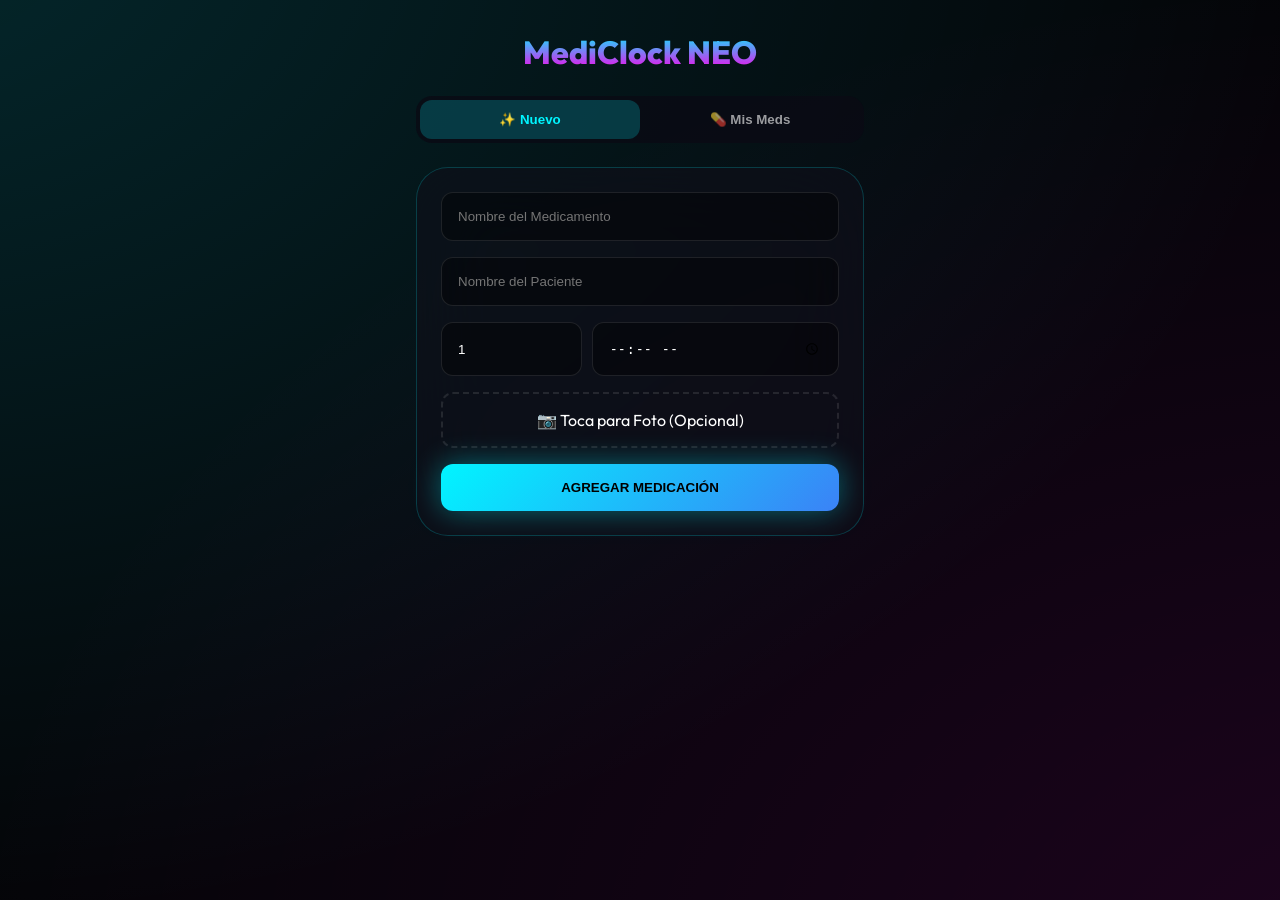
==== index (2).html @ c5813e0d "Update index (2).html" ====
<!DOCTYPE html>
<html lang="es">
<head>
    <meta charset="utf-8"/>
    <title>MediClock Neo</title>
    <meta name="viewport" content="width=device-width,initial-scale=1, maximum-scale=1, user-scalable=0"/>
    <meta name="apple-mobile-web-app-capable" content="yes">
    <meta name="apple-mobile-web-app-status-bar-style" content="black-translucent">
    <link rel="manifest" href="/manifest.json">
    <link rel="preconnect" href="https://fonts.googleapis.com">
    <link href="https://fonts.googleapis.com/css2?family=Outfit:wght@300;400;500;600;700;800&display=swap" rel="stylesheet">
    
    <script>
        if ('serviceWorker' in navigator) {
            window.addEventListener('load', () => {
                navigator.serviceWorker.register('/sw.js').then(reg => {
                    console.log('SW registrado');
                }).catch(err => console.log('SW error', err));
            });
        }
    </script>
    
    <style>
        :root {
            --bg-dark: #050508;
            --bg-card: rgba(15, 15, 25, 0.6);
            --neon-cyan: #00f5ff;
            --neon-magenta: #ff00ea;
            --neon-violet: #8b5cf6;
            --neon-blue: #3b82f6;
            --neon-green: #00ff88;
            --neon-orange: #ff6b35;
            --text-primary: #ffffff;
            --text-secondary: rgba(255, 255, 255, 0.6);
            --text-muted: rgba(255, 255, 255, 0.3);
            --border-glow: rgba(0, 245, 255, 0.2);
            --radius-md: 16px;
            --radius-lg: 24px;
            --radius-xl: 32px;
            --glow-cyan: 0 0 30px rgba(0, 245, 255, 0.4);
        }

        * { box-sizing: border-box; margin: 0; padding: 0; }
        body {
            font-family: 'Outfit', sans-serif;
            background: var(--bg-dark);
            color: var(--text-primary);
            min-height: 100vh;
            overflow-x: hidden;
            -webkit-font-smoothing: antialiased;
        }

        /* Animaciones de Fondo */
        .bg-animation { position: fixed; top: 0; left: 0; width: 100%; height: 100%; z-index: 0; overflow: hidden; }
        .bg-animation::before {
            content: ''; position: absolute; top: -50%; left: -50%; width: 200%; height: 200%;
            background: radial-gradient(ellipse at 20% 20%, rgba(0, 245, 255, 0.15) 0%, transparent 50%),
                        radial-gradient(ellipse at 80% 80%, rgba(255, 0, 234, 0.1) 0%, transparent 50%);
            animation: bgPulse 15s ease-in-out infinite;
        }
        @keyframes bgPulse { 0%, 100% { transform: scale(1); } 50% { transform: scale(1.1); } }

        .app { position: relative; z-index: 1; max-width: 480px; margin: 0 auto; padding: 2rem 1rem; }

        /* FIX VISUAL: .med-item Estructura de Fila Superior 100% */
        .med-item {
            display: flex;
            flex-wrap: wrap; 
            align-items: center;
            gap: 1rem;
            padding: 1.25rem;
            background: rgba(0, 0, 0, 0.3);
            border: 1px solid rgba(255, 255, 255, 0.05);
            border-radius: var(--radius-lg);
            margin-bottom: 0.875rem;
            cursor: pointer;
            position: relative;
            transition: transform 0.3s ease;
        }

        .med-item:hover { transform: translateX(5px); background: rgba(0, 245, 255, 0.05); }

        .med-name-row {
            display: flex;
            flex-direction: column;
            width: 100%; /* El nombre y paciente ocupan toda la parte superior */
            margin-bottom: 0.5rem;
            padding-right: 40px; /* Espacio para el botón de borrar */
        }

        .med-name {
            font-size: 1.25rem; font-weight: 700; color: var(--text-primary);
            text-transform: uppercase; letter-spacing: 0.02em;
            white-space: nowrap; overflow: hidden; text-overflow: ellipsis;
        }

        .med-patient { font-size: 0.85rem; color: var(--neon-cyan); font-weight: 600; }

        .med-avatar, .med-placeholder {
            width: 60px; height: 60px; border-radius: var(--radius-md);
            object-fit: cover; border: 2px solid rgba(0, 245, 255, 0.3);
            flex-shrink: 0;
        }

        .med-info { flex: 1; min-width: 0; display: flex; flex-direction: column; }

        .med-times { display: flex; flex-wrap: wrap; gap: 0.4rem; align-items: center; }

        .med-actions {
            position: absolute; /* Sacamos las acciones del flujo */
            top: 1.25rem;
            right: 1.25rem;
        }

        .med-delete {
            width: 36px; height: 36px; display: flex; align-items: center; justify-content: center;
            background: transparent; border: 1px solid rgba(255, 255, 255, 0.1);
            border-radius: 8px; color: var(--text-muted); cursor: pointer;
        }

        /* Tabs y UI */
        .tabs { display: flex; background: rgba(10, 10, 20, 0.8); border-radius: 16px; padding: 0.25rem; margin-bottom: 1.5rem; }
        .tab { flex: 1; text-align: center; padding: 0.75rem; color: var(--text-secondary); background: transparent; border: none; cursor: pointer; border-radius: 12px; font-weight: 600; }
        .tab.active { background: rgba(0, 245, 255, 0.2); color: var(--neon-cyan); }

        .card { background: var(--bg-card); backdrop-filter: blur(40px); border-radius: var(--radius-xl); padding: 1.5rem; margin-bottom: 1.5rem; border: 1px solid var(--border-glow); }
        .form-input { width: 100%; padding: 1rem; margin-bottom: 1rem; background: rgba(0,0,0,0.4); border: 1px solid rgba(255,255,255,0.1); border-radius: 12px; color: #fff; outline: none; }
        .btn { width: 100%; padding: 1rem; border-radius: 12px; border: none; font-weight: 700; cursor: pointer; transition: 0.3s; }
        .btn-primary { background: linear-gradient(135deg, var(--neon-cyan), var(--neon-blue)); color: #000; box-shadow: var(--glow-cyan); }
        
        /* Modales */
        .modal-bg { display: none; position: fixed; inset: 0; background: rgba(5,5,8,0.98); z-index: 2000; align-items: center; justify-content: center; padding: 1rem; }
        .modal-bg.open { display: flex; }
        .modal { background: #10101a; border: 1px solid var(--neon-cyan); border-radius: 24px; width: 100%; max-width: 420px; padding: 2rem; position: relative; }

        .time-chip { padding: 0.3rem 0.8rem; background: rgba(0,245,255,0.1); border: 1px solid var(--neon-cyan); border-radius: 20px; font-size: 0.8rem; font-weight: 600; }
        
        @media (max-width: 480px) {
            .med-name { font-size: 1.1rem; }
            .modal { padding: 1.5rem; }
        }
    </style>
</head>
    <body>
    <!-- HACK IOS/ANDROID: Audio Heartbeat para mantener proceso activo -->
    <audio id="iosWakeAudio" loop playsinline src="[data-uri]"></audio>
    <audio id="mainAlarmAudio" loop playsinline></audio>

    <div class="bg-animation"></div>
    <div class="app">
        <header style="text-align: center; margin-bottom: 1.5rem;">
            <h1 style="font-size: 2rem; background: linear-gradient(var(--neon-cyan), var(--neon-magenta)); -webkit-background-clip: text; -webkit-text-fill-color: transparent; font-weight: 800;">MediClock NEO</h1>
        </header>

        <div class="tabs">
            <button class="tab active" id="tabNuevo" data-tab="nuevo">✨ Nuevo</button>
            <button class="tab" id="tabMedicamentos" data-tab="medicamentos">💊 Mis Meds</button>
        </div>

        <!-- Nueva Medicación -->
        <div id="contentNuevo">
            <div class="card">
                <input type="text" id="nombre" class="form-input" placeholder="Nombre del Medicamento">
                <input type="text" id="paciente" class="form-input" placeholder="Nombre del Paciente">
                <div style="display: flex; gap: 10px; margin-bottom: 1rem;">
                    <input type="number" id="cant" class="form-input" value="1" style="flex: 1; margin: 0;">
                    <input type="time" id="hora" class="form-input" style="flex: 2; margin: 0;">
                </div>
                <div id="photoZone" style="border: 2px dashed rgba(255,255,255,0.1); padding: 1rem; text-align: center; border-radius: 12px; margin-bottom: 1rem; cursor: pointer;">
                    <span id="photoText">📷 Toca para Foto (Opcional)</span>
                    <img id="photoPreview" style="display:none; width: 100%; border-radius: 8px; margin-top: 10px;">
                </div>
                <button class="btn btn-primary" id="addBtn">AGREGAR MEDICACIÓN</button>
            </div>
        </div>

        <!-- Lista de Medicamentos -->
        <div id="contentMedicamentos" style="display: none;">
            <ul id="lista" style="list-style: none;"></ul>
            <div id="empty" style="text-align: center; padding: 2rem; color: var(--text-muted);">Sin medicamentos programados</div>
            <div style="display: flex; gap: 10px; margin-top: 1rem;">
                <button class="btn" style="background: rgba(255,255,255,0.05); color: #fff;" id="calBtn">📅 Historial</button>
                <button class="btn" style="background: rgba(255,255,255,0.05); color: #fff;" id="testBtn">🧪 Probar Alarma</button>
            </div>
        </div>
    </div>

    <!-- MODAL DE ALARMA CRÍTICA -->
    <div class="modal-bg" id="alertModal">
        <div class="modal">
            <div style="font-size: 3rem; margin-bottom: 1rem; text-align: center;">⏰</div>
            <h2 id="alertTime" style="text-align: center; color: var(--neon-cyan); font-size: 2.5rem; margin-bottom: 1rem;">00:00</h2>
            <div id="alertMedList" style="margin-bottom: 2rem; border-top: 1px solid rgba(255,255,255,0.1); padding-top: 1rem;"></div>
            <div style="display: flex; flex-direction: column; gap: 10px;">
                <button class="btn" style="background: var(--neon-green); color: #000;" id="alertTake">✓ LO HE TOMADO</button>
                <button class="btn" style="background: #ff4757; color: #fff;" id="alertClose">CERRAR ALARMA</button>
            </div>
        </div>
    </div>

    <!-- OTROS MODALES (Detalle y Calendario) -->
    <div class="modal-bg" id="detailModal">
        <div class="modal">
            <h2 id="detName" style="color: var(--neon-cyan); margin-bottom: 1rem;"></h2>
            <p id="detPatient" style="color: var(--text-secondary); margin-bottom: 1rem;"></p>
            <div id="detTimes"></div>
            <button class="btn" style="margin-top: 1rem; background: rgba(255,255,255,0.1); color:#fff;" id="detClose">Cerrar</button>
        </div>
    </div>

    <div class="modal-bg" id="calModal">
        <div class="modal">
            <h2>Historial de Tomas</h2>
            <div id="calBody" style="max-height: 300px; overflow-y: auto; margin: 1rem 0;"></div>
            <button class="btn" id="calClose" style="background: rgba(255,255,255,0.1); color:#fff;">Cerrar</button>
        </div>
    </div>
        <script>
        // PERSISTENCIA Y VARIABLES
        let meds = JSON.parse(localStorage.getItem('medsMC2') || '{}');
        let fotoData = '';
        let medsActuales = [];
        let horaActual = '';
        const $ = id => document.getElementById(id);
        const upper = t => t ? t.toString().toUpperCase().trim() : '';

        // --- HACK DE FONDO Y AUDIO PARA IOS/ANDROID ---
        function initAudioEngine() {
            const wake = $('iosWakeAudio');
            wake.play().then(() => {
                console.log("🚀 Sistema de Audio Desbloqueado para Segundo Plano");
                // Mantenemos un volumen mínimo pero audible para el sistema
                wake.volume = 0.05; 
                window.removeEventListener('click', initAudioEngine);
                window.removeEventListener('touchstart', initAudioEngine);
            }).catch(e => console.log("Esperando interacción..."));

            // Pre-desbloqueo de Voz
            if ('speechSynthesis' in window) {
                const utterance = new SpeechSynthesisUtterance("");
                speechSynthesis.speak(utterance);
            }
        }
        window.addEventListener('click', initAudioEngine);
        window.addEventListener('touchstart', initAudioEngine);

        // --- SISTEMA DE ALARMAS ROBUSTO ---
        function checkAlarms() {
            const now = new Date();
            const time = `${now.getHours().toString().padStart(2, '0')}:${now.getMinutes().toString().padStart(2, '0')}`;
            const dateKey = now.toDateString();

            medsActuales = [];
            Object.keys(meds).forEach(id => {
                const m = meds[id];
                m.horas.forEach(h => {
                    if (h.h === time) {
                        medsActuales.push({ ...m, id, cantidad: h.cant });
                    }
                });
            });

            if (medsActuales.length > 0) {
                const fireKey = `fired_${time}_${dateKey}`;
                if (!localStorage.getItem(fireKey)) {
                    horaActual = time;
                    dispararAlarma();
                    localStorage.setItem(fireKey, 'true');
                }
            }
        }

        // Intervalo de alta frecuencia para no perder el minuto exacto
        setInterval(checkAlarms, 10000); 

        async function dispararAlarma() {
            // 1. Mostrar UI
            $('alertTime').textContent = horaActual;
            $('alertMedList').innerHTML = medsActuales.map(m => `
                <div style="margin-bottom: 1rem; border-bottom: 1px solid rgba(255,255,255,0.05); padding-bottom: 0.5rem;">
                    <div style="font-weight: 800; color: #fff;">${upper(m.nombre)}</div>
                    <div style="font-size: 0.8rem; color: var(--neon-cyan);">${upper(m.paciente)} - Toma ${m.cantidad} unidad(es)</div>
                </div>
            `).join('');
            $('alertModal').classList.add('open');

            // 2. Audio de Alarma
            const audio = $('mainAlarmAudio');
            audio.src = 'https://assets.mixkit.co/sfx/download/mixkit-digital-alarm-buzzer-992.wav';
            audio.volume = 1.0;
            audio.play().catch(e => console.log("Error Audio:", e));

            // 3. MediaSession (Para pantalla de bloqueo en iPhone/Android)
            if ('mediaSession' in navigator) {
                navigator.mediaSession.metadata = new MediaMetadata({
                    title: 'ALERTA DE MEDICACIÓN',
                    artist: 'MediClock Neo',
                    album: horaActual,
                    artwork: [{ src: 'https://cdn-icons-png.flaticon.com/512/1237/1237460.png', sizes: '512x512', type: 'image/png' }]
                });
                navigator.mediaSession.setActionHandler('stop', stopAlarm);
            }

            // 4. Voz (Speech)
            await hablarAlarma();
        }

        function hablarAlarma() {
            return new Promise(resolve => {
                if (!('speechSynthesis' in window)) return resolve();
                speechSynthesis.cancel();
                let texto = `Atención, son las ${horaActual}. Es hora de tomar tu medicación. `;
                medsActuales.forEach(m => {
                    texto += `${m.paciente}, toma ${m.cantidad} unidades de ${m.nombre}. `;
                });
                const utter = new SpeechSynthesisUtterance(texto);
                utter.lang = 'es-ES';
                utter.rate = 0.9;
                utter.onend = () => resolve();
                speechSynthesis.speak(utter);
            });
        }

        function stopAlarm() {
            $('mainAlarmAudio').pause();
            speechSynthesis.cancel();
            $('alertModal').classList.remove('open');
        }
            // --- GESTIÓN DE MEDICAMENTOS Y RENDER ---
        function render() {
            const lista = $('lista');
            lista.innerHTML = '';
            const keys = Object.keys(meds);
            $('empty').style.display = keys.length ? 'none' : 'block';

            keys.forEach(id => {
                const m = meds[id];
                const li = document.createElement('li');
                li.className = 'med-item';
                li.innerHTML = `
                    <div class="med-name-row">
                        <div class="med-name" title="${m.nombre}">${upper(m.nombre)}</div>
                        <div class="med-patient">${upper(m.paciente)}</div>
                    </div>
                    ${m.foto ? `<img src="${m.foto}" class="med-avatar">` : `<div class="med-placeholder">💊</div>`}
                    <div class="med-info">
                        <div class="med-times">
                            ${m.horas.map(h => `<span class="time-chip">${h.h} · ${h.cant}u</span>`).join('')}
                        </div>
                    </div>
                    <div class="med-actions">
                        <button class="med-delete" onclick="eliminarMed('${id}')">🗑️</button>
                    </div>
                `;
                li.onclick = (e) => { if(!e.target.closest('.med-delete')) mostrarDetalle(id); };
                lista.appendChild(li);
            });
        }

        function save() { localStorage.setItem('medsMC2', JSON.stringify(meds)); }

        window.eliminarMed = (id) => {
            if (confirm('¿Eliminar este medicamento?')) { delete meds[id]; save(); render(); }
        };

        function mostrarDetalle(id) {
            const m = meds[id];
            $('detName').textContent = upper(m.nombre);
            $('detPatient').textContent = `Paciente: ${upper(m.paciente)}`;
            $('detTimes').innerHTML = m.horas.map(h => `<div style="padding:0.5rem; background:rgba(0,0,0,0.2); margin:0.3rem 0; border-radius:8px;">${h.h} - ${h.cant} unidades</div>`).join('');
            $('detailModal').classList.add('open');
        }

        // --- HANDLERS ---
        $('addBtn').onclick = () => {
            const n = $('nombre').value;
            const p = $('paciente').value;
            const h = $('hora').value;
            if (!n || !h) return alert("Nombre y Hora son obligatorios");

            const id = Date.now().toString();
            meds[id] = {
                nombre: n,
                paciente: p || 'PACIENTE',
                foto: fotoData,
                horas: [{ h: h, cant: $('cant').value || 1 }]
            };
            save();
            render();
            // Reset y switch
            $('nombre').value = ''; $('paciente').value = ''; $('hora').value = ''; fotoData = '';
            $('photoPreview').style.display = 'none'; $('photoText').style.display = 'block';
            $('tabMedicamentos').click();
        };

        $('photoZone').onclick = () => {
            const input = document.createElement('input');
            input.type = 'file'; input.accept = 'image/*'; input.capture = 'environment';
            input.onchange = (e) => {
                const reader = new FileReader();
                reader.onload = (ev) => {
                    fotoData = ev.target.result;
                    $('photoPreview').src = fotoData;
                    $('photoPreview').style.display = 'block';
                    $('photoText').style.display = 'none';
                };
                reader.readAsDataURL(e.target.files[0]);
            };
            input.click();
        };

        $('alertTake').onclick = () => {
            const history = JSON.parse(localStorage.getItem('tomasMC') || '[]');
            medsActuales.forEach(m => {
                history.push({ fecha: new Date().toISOString(), nombre: m.nombre, paciente: m.paciente, hora: horaActual });
            });
            localStorage.setItem('tomasMC', JSON.stringify(history));
            stopAlarm();
        };

        $('calBtn').onclick = () => {
            const hist = JSON.parse(localStorage.getItem('tomasMC') || '[]');
            $('calBody').innerHTML = hist.reverse().map(t => `
                <div style="padding:0.8rem; border-bottom:1px solid #222;">
                    <b>${upper(t.nombre)}</b> - ${t.paciente}<br>
                    <small>${new Date(t.fecha).toLocaleString()}</small>
                </div>
            `).join('') || 'Sin registros.';
            $('calModal').classList.add('open');
        };

        $('testBtn').onclick = () => {
            medsActuales = [{ nombre: 'MEDICAMENTO DE PRUEBA', paciente: 'USUARIO', cant: 1 }];
            horaActual = "TEST";
            dispararAlarma();
        };

        $('alertClose').onclick = stopAlarm;
        $('detClose').onclick = () => $('detailModal').classList.remove('open');
        $('calClose').onclick = () => $('calModal').classList.remove('open');

        $('tabNuevo').onclick = () => {
            $('tabNuevo').classList.add('active'); $('tabMedicamentos').classList.remove('active');
            $('contentNuevo').style.display = 'block'; $('contentMedicamentos').style.display = 'none';
        };
        $('tabMedicamentos').onclick = () => {
            $('tabMedicamentos').classList.add('active'); $('tabNuevo').classList.remove('active');
            $('contentMedicamentos').style.display = 'block'; $('contentNuevo').style.display = 'none';
            render();
        };

        window.onload = render;
    </script>
</body>
</html>
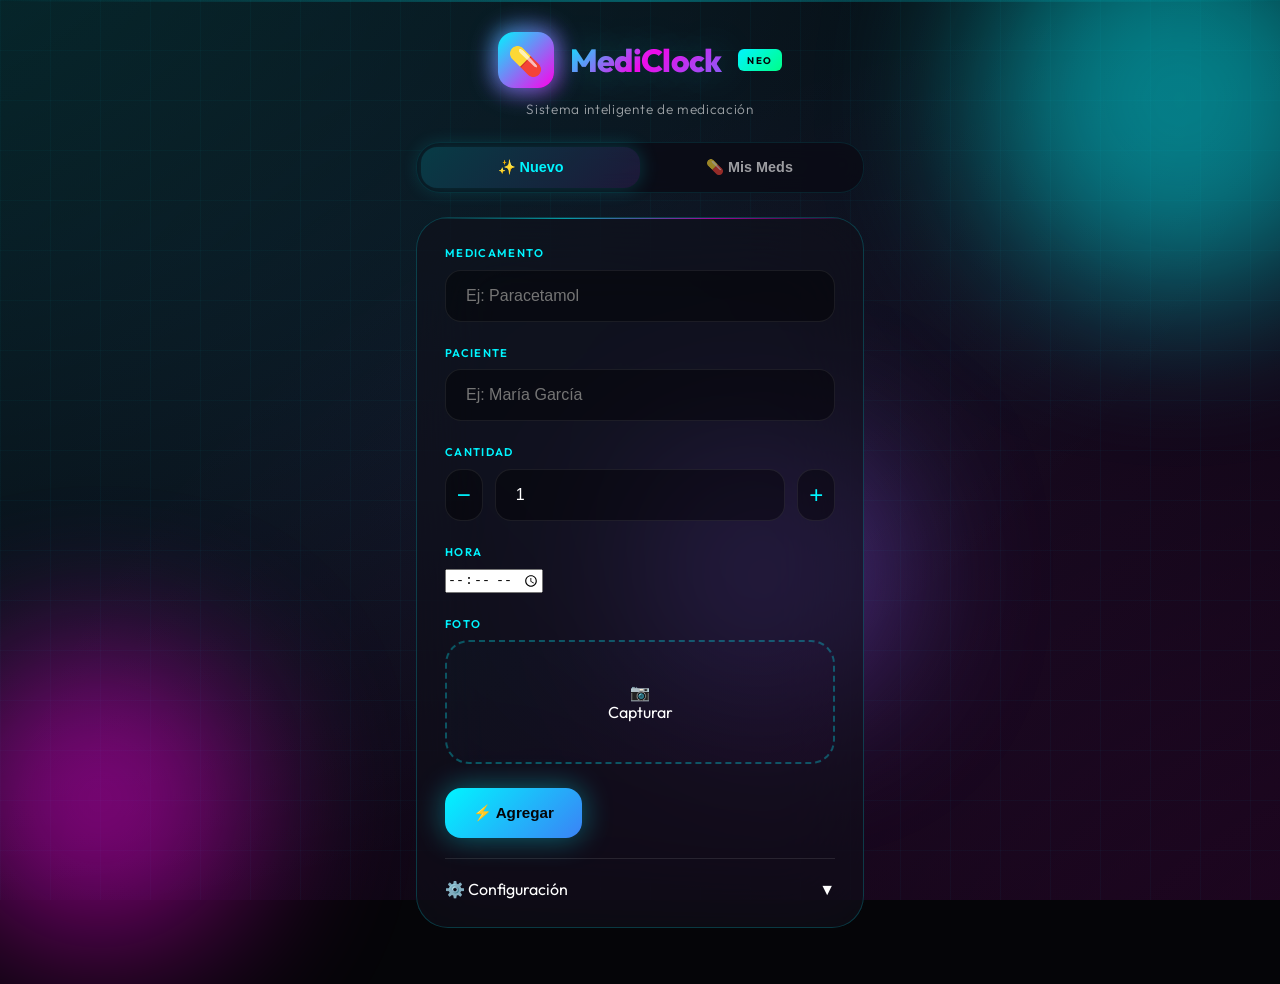
==== commit cbc25ce0: "Update index (2).html" ====
--- a/index (2).html
+++ b/index (2).html
@@ -3,7 +3,7 @@
 <head>
     <meta charset="utf-8"/>
     <title>MediClock Neo</title>
-    <meta name="viewport" content="width=device-width,initial-scale=1, maximum-scale=1, user-scalable=0"/>
+    <meta name="viewport" content="width=device-width,initial-scale=1"/>
     <meta name="apple-mobile-web-app-capable" content="yes">
     <meta name="apple-mobile-web-app-status-bar-style" content="black-translucent">
     <link rel="manifest" href="/manifest.json">
@@ -13,9 +13,11 @@
     <script>
         if ('serviceWorker' in navigator) {
             window.addEventListener('load', () => {
-                navigator.serviceWorker.register('/sw.js').then(reg => {
-                    console.log('SW registrado');
-                }).catch(err => console.log('SW error', err));
+                navigator.serviceWorker.register('/sw.js').then(registration => {
+                    console.log('ServiceWorker registrado:', registration.scope);
+                }).catch(err => {
+                    console.log('ServiceWorker error:', err);
+                });
             });
         }
     </script>
@@ -24,20 +26,27 @@
         :root {
             --bg-dark: #050508;
             --bg-card: rgba(15, 15, 25, 0.6);
+            --bg-glass: rgba(255, 255, 255, 0.02);
             --neon-cyan: #00f5ff;
             --neon-magenta: #ff00ea;
             --neon-violet: #8b5cf6;
             --neon-blue: #3b82f6;
             --neon-green: #00ff88;
             --neon-orange: #ff6b35;
+            --neon-yellow: #ffd700;
+            --neon-pink: #ff1493;
+            --neon-teal: #00ced1;
+            --glow-cyan: 0 0 30px rgba(0, 245, 255, 0.4);
+            --glow-magenta: 0 0 30px rgba(255, 0, 234, 0.4);
+            --glow-violet: 0 0 30px rgba(139, 92, 246, 0.4);
             --text-primary: #ffffff;
             --text-secondary: rgba(255, 255, 255, 0.6);
             --text-muted: rgba(255, 255, 255, 0.3);
             --border-glow: rgba(0, 245, 255, 0.2);
+            --radius-sm: 12px;
             --radius-md: 16px;
             --radius-lg: 24px;
             --radius-xl: 32px;
-            --glow-cyan: 0 0 30px rgba(0, 245, 255, 0.4);
         }
 
         * { box-sizing: border-box; margin: 0; padding: 0; }
@@ -50,22 +59,63 @@
             -webkit-font-smoothing: antialiased;
         }
 
-        /* Animaciones de Fondo */
         .bg-animation { position: fixed; top: 0; left: 0; width: 100%; height: 100%; z-index: 0; overflow: hidden; }
         .bg-animation::before {
             content: ''; position: absolute; top: -50%; left: -50%; width: 200%; height: 200%;
             background: radial-gradient(ellipse at 20% 20%, rgba(0, 245, 255, 0.15) 0%, transparent 50%),
-                        radial-gradient(ellipse at 80% 80%, rgba(255, 0, 234, 0.1) 0%, transparent 50%);
+                        radial-gradient(ellipse at 80% 80%, rgba(255, 0, 234, 0.1) 0%, transparent 50%),
+                        radial-gradient(ellipse at 50% 50%, rgba(139, 92, 246, 0.08) 0%, transparent 60%);
             animation: bgPulse 15s ease-in-out infinite;
         }
-        @keyframes bgPulse { 0%, 100% { transform: scale(1); } 50% { transform: scale(1.1); } }
-
-        .app { position: relative; z-index: 1; max-width: 480px; margin: 0 auto; padding: 2rem 1rem; }
-
-        /* FIX VISUAL: .med-item Estructura de Fila Superior 100% */
+        @keyframes bgPulse { 0%, 100% { transform: translate(0, 0) scale(1); } 33% { transform: translate(-5%, -5%) scale(1.1); } 66% { transform: translate(5%, 5%) scale(0.95); } }
+
+        .orb { position: fixed; border-radius: 50%; filter: blur(80px); opacity: 0.5; animation: float 20s ease-in-out infinite; pointer-events: none; z-index: 0; }
+        .orb-1 { width: 400px; height: 400px; background: var(--neon-cyan); top: -100px; right: -100px; }
+        .orb-2 { width: 300px; height: 300px; background: var(--neon-magenta); bottom: -50px; left: -50px; animation-delay: -7s; }
+        .orb-3 { width: 250px; height: 250px; background: var(--neon-violet); top: 50%; left: 50%; animation-delay: -14s; }
+
+        @keyframes float { 0%, 100% { transform: translate(0, 0) rotate(0deg); } 25% { transform: translate(50px, -50px) rotate(90deg); } 50% { transform: translate(-30px, 30px) rotate(180deg); } 75% { transform: translate(20px, 50px) rotate(270deg); } }
+
+        .grid-pattern { position: fixed; top: 0; left: 0; width: 100%; height: 100%; background-image: linear-gradient(rgba(0, 245, 255, 0.03) 1px, transparent 1px), linear-gradient(90deg, rgba(0, 245, 255, 0.03) 1px, transparent 1px); background-size: 50px 50px; z-index: 0; pointer-events: none; }
+        .app { position: relative; z-index: 1; max-width: 480px; margin: 0 auto; padding: 2rem 1rem; min-height: 100vh; }
+        .header { text-align: center; margin-bottom: 1.5rem; position: relative; }
+        .logo { display: inline-flex; align-items: center; gap: 1rem; margin-bottom: 0.75rem; }
+        .logo-icon { width: 56px; height: 56px; background: linear-gradient(135deg, var(--neon-cyan), var(--neon-magenta)); border-radius: var(--radius-md); display: flex; align-items: center; justify-content: center; font-size: 1.75rem; box-shadow: var(--glow-cyan), var(--glow-magenta); animation: iconPulse 3s ease-in-out infinite; position: relative; }
+        .logo-icon::before { content: ''; position: absolute; inset: -2px; background: linear-gradient(135deg, var(--neon-cyan), var(--neon-magenta)); border-radius: var(--radius-md); z-index: -1; filter: blur(10px); opacity: 0.6; }
+        @keyframes iconPulse { 0%, 100% { transform: scale(1); } 50% { transform: scale(1.05); } }
+        .logo-text { font-size: 2rem; font-weight: 800; letter-spacing: -0.02em; background: linear-gradient(135deg, var(--neon-cyan), var(--neon-magenta), var(--neon-violet)); -webkit-background-clip: text; -webkit-text-fill-color: transparent; background-clip: text; text-shadow: 0 0 40px rgba(0, 245, 255, 0.3); }
+        .logo-badge { font-size: 0.6rem; font-weight: 700; letter-spacing: 0.15em; color: var(--bg-dark); background: linear-gradient(135deg, var(--neon-cyan), var(--neon-green)); padding: 0.3rem 0.6rem; border-radius: 6px; vertical-align: super; }
+        .tagline { color: var(--text-secondary); font-size: 0.85rem; font-weight: 300; letter-spacing: 0.05em; }
+
+        .tabs { display: flex; background: rgba(10, 10, 20, 0.8); border-radius: var(--radius-lg); padding: 0.25rem; margin-bottom: 1.5rem; border: 1px solid rgba(0, 245, 255, 0.1); backdrop-filter: blur(10px); }
+        .tab { flex: 1; text-align: center; padding: 0.75rem 1rem; font-size: 0.9rem; font-weight: 600; color: var(--text-secondary); background: transparent; border: none; border-radius: var(--radius-md); cursor: pointer; transition: all 0.3s cubic-bezier(0.4, 0, 0.2, 1); position: relative; overflow: hidden; }
+        .tab.active { background: linear-gradient(135deg, rgba(0, 245, 255, 0.2), rgba(139, 92, 246, 0.15)); color: var(--neon-cyan); box-shadow: 0 0 20px rgba(0, 245, 255, 0.2); }
+        .tab-content { display: none; animation: fadeIn 0.4s ease; }
+        .tab-content.active { display: block; }
+        @keyframes fadeIn { from { opacity: 0; transform: translateY(10px); } to { opacity: 1; transform: translateY(0); } }
+        .modo-indicator { position: fixed; top: 70px; left: 0; right: 0; background: linear-gradient(135deg, var(--neon-orange), var(--neon-magenta)); color: white; text-align: center; padding: 0.5rem; font-size: 0.8rem; font-weight: 600; z-index: 9998; letter-spacing: 0.05em; box-shadow: 0 4px 20px rgba(255, 107, 53, 0.3); animation: pulse 2s infinite; }
+        .card { background: var(--bg-card); backdrop-filter: blur(40px); -webkit-backdrop-filter: blur(40px); border: 1px solid var(--border-glow); border-radius: var(--radius-xl); padding: 1.75rem; margin-bottom: 1.5rem; position: relative; overflow: hidden; transition: all 0.4s cubic-bezier(0.4, 0, 0.2, 1); }
+        .card::before { content: ''; position: absolute; top: 0; left: 0; right: 0; height: 1px; background: linear-gradient(90deg, transparent, var(--neon-cyan), var(--neon-magenta), transparent); opacity: 0.6; }
+        .card:hover { border-color: rgba(0, 245, 255, 0.4); transform: translateY(-2px); box-shadow: 0 20px 40px rgba(0, 0, 0, 0.3), var(--glow-cyan); }
+        .card-header { display: flex; align-items: center; gap: 0.875rem; margin-bottom: 1.75rem; }
+        .card-icon { width: 42px; height: 42px; background: linear-gradient(135deg, rgba(0, 245, 255, 0.2), rgba(255, 0, 234, 0.2)); border: 1px solid var(--border-glow); border-radius: var(--radius-sm); display: flex; align-items: center; justify-content: center; font-size: 1.1rem; }
+        .card-title { font-size: 1.1rem; font-weight: 600; background: linear-gradient(135deg, var(--text-primary), var(--text-secondary)); -webkit-background-clip: text; -webkit-text-fill-color: transparent; background-clip: text; }
+        .form-group { margin-bottom: 1.5rem; }
+        .form-label { display: block; font-size: 0.7rem; font-weight: 600; color: var(--neon-cyan); text-transform: uppercase; letter-spacing: 0.12em; margin-bottom: 0.6rem; }
+        .form-input { width: 100%; padding: 1rem 1.25rem; font-size: 1rem; color: var(--text-primary); background: rgba(0, 0, 0, 0.4); border: 1px solid rgba(255, 255, 255, 0.08); border-radius: var(--radius-md); outline: none; }
+        .qty-row { display: flex; gap: 0.75rem; }
+        .qty-btn { width: 52px; height: 52px; display: flex; align-items: center; justify-content: center; background: rgba(0, 0, 0, 0.4); border: 1px solid rgba(255, 255, 255, 0.08); border-radius: var(--radius-md); color: var(--neon-cyan); font-size: 1.5rem; cursor: pointer; }
+        .photo-zone { border: 2px dashed rgba(0, 245, 255, 0.3); border-radius: var(--radius-lg); padding: 2.5rem 1.5rem; text-align: center; cursor: pointer; background: linear-gradient(135deg, rgba(0, 245, 255, 0.02), rgba(255, 0, 234, 0.02)); }
+        .photo-preview { width: 100%; aspect-ratio: 16/9; object-fit: cover; border-radius: var(--radius-lg); border: 2px solid var(--neon-cyan); display: none; }
+        .photo-preview.active { display: block; }
+        .btn { display: inline-flex; align-items: center; justify-content: center; gap: 0.6rem; padding: 1rem 1.75rem; font-size: 0.95rem; font-weight: 600; border-radius: var(--radius-md); border: none; cursor: pointer; transition: 0.4s; position: relative; overflow: hidden; }
+        .btn-primary { background: linear-gradient(135deg, var(--neon-cyan), var(--neon-blue)); color: var(--bg-dark); box-shadow: var(--glow-cyan); }
+        .btn-secondary { background: rgba(255, 255, 255, 0.05); color: var(--text-primary); border: 1px solid rgba(255, 255, 255, 0.1); }
+
+        /* FIX VISUAL: .med-item REESTRUCTURADO */
         .med-item {
             display: flex;
-            flex-wrap: wrap; 
+            flex-wrap: wrap; /* Permitir salto de línea */
             align-items: center;
             gap: 1rem;
             padding: 1.25rem;
@@ -75,23 +125,21 @@
             margin-bottom: 0.875rem;
             cursor: pointer;
             position: relative;
-            transition: transform 0.3s ease;
-        }
-
-        .med-item:hover { transform: translateX(5px); background: rgba(0, 245, 255, 0.05); }
+            min-height: auto;
+        }
 
         .med-name-row {
+            width: 100%; /* El nombre ocupa el 100% superior */
             display: flex;
             flex-direction: column;
-            width: 100%; /* El nombre y paciente ocupan toda la parte superior */
             margin-bottom: 0.5rem;
-            padding-right: 40px; /* Espacio para el botón de borrar */
+            padding-right: 45px; /* Espacio para el botón de borrar */
         }
 
         .med-name {
             font-size: 1.25rem; font-weight: 700; color: var(--text-primary);
-            text-transform: uppercase; letter-spacing: 0.02em;
-            white-space: nowrap; overflow: hidden; text-overflow: ellipsis;
+            text-transform: uppercase; letter-spacing: 0.02em; display: block;
+            width: 100%; white-space: nowrap; overflow: hidden; text-overflow: ellipsis;
         }
 
         .med-patient { font-size: 0.85rem; color: var(--neon-cyan); font-weight: 600; }
@@ -99,357 +147,273 @@
         .med-avatar, .med-placeholder {
             width: 60px; height: 60px; border-radius: var(--radius-md);
             object-fit: cover; border: 2px solid rgba(0, 245, 255, 0.3);
-            flex-shrink: 0;
-        }
-
-        .med-info { flex: 1; min-width: 0; display: flex; flex-direction: column; }
-
-        .med-times { display: flex; flex-wrap: wrap; gap: 0.4rem; align-items: center; }
+            flex-shrink: 0; margin-top: 0;
+        }
+
+        .med-info { flex: 1; min-width: 0; display: flex; flex-direction: column; justify-content: center; }
 
         .med-actions {
-            position: absolute; /* Sacamos las acciones del flujo */
+            position: absolute; /* Sacamos del flujo para que no empuje el nombre */
             top: 1.25rem;
             right: 1.25rem;
-        }
-
-        .med-delete {
-            width: 36px; height: 36px; display: flex; align-items: center; justify-content: center;
-            background: transparent; border: 1px solid rgba(255, 255, 255, 0.1);
-            border-radius: 8px; color: var(--text-muted); cursor: pointer;
-        }
-
-        /* Tabs y UI */
-        .tabs { display: flex; background: rgba(10, 10, 20, 0.8); border-radius: 16px; padding: 0.25rem; margin-bottom: 1.5rem; }
-        .tab { flex: 1; text-align: center; padding: 0.75rem; color: var(--text-secondary); background: transparent; border: none; cursor: pointer; border-radius: 12px; font-weight: 600; }
-        .tab.active { background: rgba(0, 245, 255, 0.2); color: var(--neon-cyan); }
-
-        .card { background: var(--bg-card); backdrop-filter: blur(40px); border-radius: var(--radius-xl); padding: 1.5rem; margin-bottom: 1.5rem; border: 1px solid var(--border-glow); }
-        .form-input { width: 100%; padding: 1rem; margin-bottom: 1rem; background: rgba(0,0,0,0.4); border: 1px solid rgba(255,255,255,0.1); border-radius: 12px; color: #fff; outline: none; }
-        .btn { width: 100%; padding: 1rem; border-radius: 12px; border: none; font-weight: 700; cursor: pointer; transition: 0.3s; }
-        .btn-primary { background: linear-gradient(135deg, var(--neon-cyan), var(--neon-blue)); color: #000; box-shadow: var(--glow-cyan); }
-        
-        /* Modales */
-        .modal-bg { display: none; position: fixed; inset: 0; background: rgba(5,5,8,0.98); z-index: 2000; align-items: center; justify-content: center; padding: 1rem; }
+            margin-top: 0;
+        }
+
+        .time-chip { display: inline-flex; align-items: center; gap: 0.3rem; padding: 0.35rem 0.8rem; font-size: 0.75rem; font-weight: 600; background: rgba(0, 245, 255, 0.1); border: 1px solid rgba(0, 245, 255, 0.3); border-radius: 20px; }
+        .add-time-btn { display: inline-flex; align-items: center; justify-content: center; width: 28px; height: 28px; background: rgba(0, 245, 255, 0.1); border: 1px solid rgba(0, 245, 255, 0.3); border-radius: 50%; color: var(--neon-cyan); cursor: pointer; }
+        .med-delete { width: 36px; height: 36px; display: flex; align-items: center; justify-content: center; background: transparent; border: 1px solid rgba(255, 255, 255, 0.1); border-radius: 8px; color: var(--text-muted); cursor: pointer; }
+        /* FIN CSS CORREGIDO */
+        .modal-bg { display: none; position: fixed; inset: 0; background: rgba(5, 5, 8, 0.95); backdrop-filter: blur(20px); z-index: 1000; align-items: center; justify-content: center; padding: 1.25rem; }
         .modal-bg.open { display: flex; }
-        .modal { background: #10101a; border: 1px solid var(--neon-cyan); border-radius: 24px; width: 100%; max-width: 420px; padding: 2rem; position: relative; }
-
-        .time-chip { padding: 0.3rem 0.8rem; background: rgba(0,245,255,0.1); border: 1px solid var(--neon-cyan); border-radius: 20px; font-size: 0.8rem; font-weight: 600; }
-        
-        @media (max-width: 480px) {
-            .med-name { font-size: 1.1rem; }
-            .modal { padding: 1.5rem; }
-        }
+        .modal { background: linear-gradient(180deg, rgba(20, 20, 35, 0.95), rgba(10, 10, 18, 0.98)); border: 1px solid rgba(0, 245, 255, 0.2); border-radius: var(--radius-xl); width: 100%; max-width: 420px; max-height: 85vh; overflow: hidden; display: flex; flex-direction: column; box-shadow: 0 0 80px rgba(0, 245, 255, 0.2); }
+        .alert-medication-img { width: 100%; height: 120px; object-fit: cover; border-radius: var(--radius-md); border: 2px solid rgba(0, 245, 255, 0.3); margin-bottom: 1rem; }
+        .scanline { position: fixed; top: 0; left: 0; width: 100%; height: 2px; background: linear-gradient(90deg, transparent, var(--neon-cyan), transparent); opacity: 0.3; animation: scan 8s linear infinite; pointer-events: none; z-index: 9999; }
+        @keyframes scan { 0% { top: 0; } 100% { top: 100%; } }
+        .color-1 { background: linear-gradient(135deg, var(--neon-cyan), var(--neon-blue)); }
+        .color-2 { background: linear-gradient(135deg, var(--neon-magenta), var(--neon-violet)); }
+        .color-3 { background: linear-gradient(135deg, var(--neon-green), var(--neon-teal)); }
     </style>
 </head>
-    <body>
-    <!-- HACK IOS/ANDROID: Audio Heartbeat para mantener proceso activo -->
+<body>
+    <!-- FIX iOS Background: Heartbeat Audio -->
     <audio id="iosWakeAudio" loop playsinline src="[data-uri]"></audio>
-    <audio id="mainAlarmAudio" loop playsinline></audio>
 
     <div class="bg-animation"></div>
+    <div class="grid-pattern"></div>
+    <div class="orb orb-1"></div><div class="orb orb-2"></div><div class="orb orb-3"></div>
+    <div class="scanline"></div>
+
     <div class="app">
-        <header style="text-align: center; margin-bottom: 1.5rem;">
-            <h1 style="font-size: 2rem; background: linear-gradient(var(--neon-cyan), var(--neon-magenta)); -webkit-background-clip: text; -webkit-text-fill-color: transparent; font-weight: 800;">MediClock NEO</h1>
+        <header class="header">
+            <div class="logo"><div class="logo-icon">💊</div><span class="logo-text">MediClock</span><span class="logo-badge">NEO</span></div>
+            <p class="tagline">Sistema inteligente de medicación</p>
         </header>
 
         <div class="tabs">
-            <button class="tab active" id="tabNuevo" data-tab="nuevo">✨ Nuevo</button>
-            <button class="tab" id="tabMedicamentos" data-tab="medicamentos">💊 Mis Meds</button>
+            <button class="tab active" id="tabNuevo" data-tab="nuevo"><span>✨</span> Nuevo</button>
+            <button class="tab" id="tabMedicamentos" data-tab="medicamentos"><span>💊</span> Mis Meds</button>
         </div>
 
-        <!-- Nueva Medicación -->
-        <div id="contentNuevo">
+        <div class="tab-content active" id="tabContentNuevo">
             <div class="card">
-                <input type="text" id="nombre" class="form-input" placeholder="Nombre del Medicamento">
-                <input type="text" id="paciente" class="form-input" placeholder="Nombre del Paciente">
-                <div style="display: flex; gap: 10px; margin-bottom: 1rem;">
-                    <input type="number" id="cant" class="form-input" value="1" style="flex: 1; margin: 0;">
-                    <input type="time" id="hora" class="form-input" style="flex: 2; margin: 0;">
+                <div class="form-group"><label class="form-label">Medicamento</label><input type="text" id="nombre" class="form-input" placeholder="Ej: Paracetamol"></div>
+                <div class="form-group"><label class="form-label">Paciente</label><input type="text" id="paciente" class="form-input" placeholder="Ej: María García"></div>
+                <div class="form-group"><label class="form-label">Cantidad</label><div class="qty-row"><button class="qty-btn" id="menos">−</button><input type="number" id="cant" class="form-input qty-input" value="1" step="0.25"><button class="qty-btn" id="mas">+</button></div></div>
+                <div class="form-group"><label class="form-label">Hora</label><input type="time" id="hora" class="form-input-time"></div>
+                <div class="form-group"><label class="form-label">Foto</label><div class="photo-zone" id="photoZone"><div class="photo-zone-icon">📷</div><div class="photo-zone-text">Capturar</div></div><img class="photo-preview" id="photoPreview"></div>
+                <button class="btn btn-primary btn-full" id="addBtn">⚡ Agregar</button>
+                
+                <!-- Ajustes de Alarma (Preservados del original) -->
+                <div class="settings" style="margin-top:20px; border-top:1px solid rgba(255,255,255,0.1); padding-top:20px;">
+                    <div id="settingsToggle" style="cursor:pointer; display:flex; justify-content:space-between;"><span>⚙️ Configuración</span><span id="settingsArrow">▼</span></div>
+                    <div id="settingsPanel" style="display:none; padding-top:15px;">
+                        <div style="display:flex; justify-content:space-between; margin-bottom:10px;"><span>Sonido</span><input type="checkbox" id="sonidoOn" checked></div>
+                        <div style="display:flex; justify-content:space-between; margin-bottom:10px;"><span>Voz</span><input type="checkbox" id="vozOn" checked></div>
+                        <div><span>Volumen</span><input type="range" id="volSlider" min="0" max="1" step="0.1" value="0.7"><span id="volValue">70%</span></div>
+                        <div style="display:flex; gap:10px; margin-top:10px;"><button class="btn btn-secondary" id="testSound">🔔 Test</button><button class="btn btn-secondary" id="testVoice">🗣️ Test</button></div>
+                    </div>
                 </div>
-                <div id="photoZone" style="border: 2px dashed rgba(255,255,255,0.1); padding: 1rem; text-align: center; border-radius: 12px; margin-bottom: 1rem; cursor: pointer;">
-                    <span id="photoText">📷 Toca para Foto (Opcional)</span>
-                    <img id="photoPreview" style="display:none; width: 100%; border-radius: 8px; margin-top: 10px;">
-                </div>
-                <button class="btn btn-primary" id="addBtn">AGREGAR MEDICACIÓN</button>
             </div>
         </div>
 
-        <!-- Lista de Medicamentos -->
-        <div id="contentMedicamentos" style="display: none;">
-            <ul id="lista" style="list-style: none;"></ul>
-            <div id="empty" style="text-align: center; padding: 2rem; color: var(--text-muted);">Sin medicamentos programados</div>
-            <div style="display: flex; gap: 10px; margin-top: 1rem;">
-                <button class="btn" style="background: rgba(255,255,255,0.05); color: #fff;" id="calBtn">📅 Historial</button>
-                <button class="btn" style="background: rgba(255,255,255,0.05); color: #fff;" id="testBtn">🧪 Probar Alarma</button>
+        <div class="tab-content" id="tabContentMedicamentos">
+            <div class="card">
+                <ul class="med-list" id="lista"></ul>
+                <div class="empty" id="empty"><h3>Sin medicamentos</h3></div>
+                <div style="display:flex; gap:10px; margin-top:20px;"><button class="btn btn-secondary" id="calBtn">📅 Historial</button><button class="btn btn-secondary" id="testBtn">🧪 Test Alarma</button></div>
             </div>
         </div>
     </div>
 
-    <!-- MODAL DE ALARMA CRÍTICA -->
-    <div class="modal-bg" id="alertModal">
-        <div class="modal">
-            <div style="font-size: 3rem; margin-bottom: 1rem; text-align: center;">⏰</div>
-            <h2 id="alertTime" style="text-align: center; color: var(--neon-cyan); font-size: 2.5rem; margin-bottom: 1rem;">00:00</h2>
-            <div id="alertMedList" style="margin-bottom: 2rem; border-top: 1px solid rgba(255,255,255,0.1); padding-top: 1rem;"></div>
-            <div style="display: flex; flex-direction: column; gap: 10px;">
-                <button class="btn" style="background: var(--neon-green); color: #000;" id="alertTake">✓ LO HE TOMADO</button>
-                <button class="btn" style="background: #ff4757; color: #fff;" id="alertClose">CERRAR ALARMA</button>
-            </div>
-        </div>
-    </div>
-
-    <!-- OTROS MODALES (Detalle y Calendario) -->
-    <div class="modal-bg" id="detailModal">
-        <div class="modal">
-            <h2 id="detName" style="color: var(--neon-cyan); margin-bottom: 1rem;"></h2>
-            <p id="detPatient" style="color: var(--text-secondary); margin-bottom: 1rem;"></p>
-            <div id="detTimes"></div>
-            <button class="btn" style="margin-top: 1rem; background: rgba(255,255,255,0.1); color:#fff;" id="detClose">Cerrar</button>
-        </div>
-    </div>
-
-    <div class="modal-bg" id="calModal">
-        <div class="modal">
-            <h2>Historial de Tomas</h2>
-            <div id="calBody" style="max-height: 300px; overflow-y: auto; margin: 1rem 0;"></div>
-            <button class="btn" id="calClose" style="background: rgba(255,255,255,0.1); color:#fff;">Cerrar</button>
-        </div>
-    </div>
-        <script>
-        // PERSISTENCIA Y VARIABLES
+    <!-- Modales (Alert, Detail, History, AddTime, EditTime) -->
+    <div class="modal-bg" id="alertModal"><div class="modal"><div class="modal-body"><div class="alert-clock-icon" style="font-size:3rem; text-align:center;">⏰</div><h2 id="alertGreeting" style="text-align:center;"></h2><div id="alertTimeDisplay" style="text-align:center; color:var(--neon-cyan); font-size:2rem;"></div><div id="alertMedicationsList"></div></div><div class="modal-footer"><button class="btn btn-danger" id="alertClose">Cerrar</button><button class="btn btn-success" id="alertTake">✓ Tomado</button></div></div></div>
+    <div class="modal-bg" id="detailModal"><div class="modal"><div class="modal-body"><img id="detailMainImg" class="alert-medication-img"><h2 id="detailName"></h2><p id="detailPatient"></p><div id="detailTimes"></div></div><div class="modal-footer"><button class="btn btn-secondary" id="detailClose">Cerrar</button></div></div></div>
+    <div class="modal-bg" id="calModal"><div class="modal"><div class="modal-body"><h2>Historial</h2><div id="calBody"></div></div><div class="modal-footer"><button class="btn btn-secondary" id="calClose">Cerrar</button></div></div></div>
+    <div class="modal-bg" id="addTimeModal"><div class="modal"><div class="modal-body"><h2>Añadir Hora</h2><input type="time" id="newHora" class="form-input"><input type="number" id="newCant" class="form-input" value="1" step="0.25"></div><div class="modal-footer"><button class="btn btn-secondary" id="cancelAddTime">Cancelar</button><button class="btn btn-success" id="saveAddTime">Añadir</button></div></div></div>
+    <div class="modal-bg" id="editTimeModal"><div class="modal"><div class="modal-body"><h2>Editar Hora</h2><input type="time" id="editHora" class="form-input"><input type="number" id="editCant" class="form-input" value="1" step="0.25"></div><div class="modal-footer"><button class="btn btn-danger" id="deleteTime">Eliminar</button><button class="btn btn-success" id="saveEditTime">Guardar</button></div></div></div>
+
+    <audio id="audio" preload="auto" loop></audio>
+
+    <script>
+        // --- FIX iOS Background: initAudioHack ---
+        function initAudioHack() {
+            const silentAudio = document.getElementById('iosWakeAudio');
+            if (silentAudio) {
+                silentAudio.play().then(() => {
+                    console.log("🚀 iOS Background Heartbeat Activado");
+                    window.removeEventListener('touchstart', initAudioHack);
+                    window.removeEventListener('click', initAudioHack);
+                }).catch(err => console.log("Audio Hack bloqueado:", err));
+            }
+        }
+        window.addEventListener('touchstart', initAudioHack, { once: true });
+        window.addEventListener('click', initAudioHack, { once: true });
+
+        // --- TODA TU LÓGICA ORIGINAL PRESERVADA ---
         let meds = JSON.parse(localStorage.getItem('medsMC2') || '{}');
-        let fotoData = '';
+        let foto = '';
+        let alarmaOn = false;
         let medsActuales = [];
         let horaActual = '';
+        let intervalo = null;
+        let audioCtx = null;
+        let medColors = {};
+        let currentMedForAddTime = null;
+        let editingTimeData = null;
+        let checkInterval = null;
+
         const $ = id => document.getElementById(id);
         const upper = t => t ? t.toString().toUpperCase().trim() : '';
 
-        // --- HACK DE FONDO Y AUDIO PARA IOS/ANDROID ---
-        function initAudioEngine() {
-            const wake = $('iosWakeAudio');
-            wake.play().then(() => {
-                console.log("🚀 Sistema de Audio Desbloqueado para Segundo Plano");
-                // Mantenemos un volumen mínimo pero audible para el sistema
-                wake.volume = 0.05; 
-                window.removeEventListener('click', initAudioEngine);
-                window.removeEventListener('touchstart', initAudioEngine);
-            }).catch(e => console.log("Esperando interacción..."));
-
-            // Pre-desbloqueo de Voz
-            if ('speechSynthesis' in window) {
-                const utterance = new SpeechSynthesisUtterance("");
-                speechSynthesis.speak(utterance);
-            }
-        }
-        window.addEventListener('click', initAudioEngine);
-        window.addEventListener('touchstart', initAudioEngine);
-
-        // --- SISTEMA DE ALARMAS ROBUSTO ---
+        function initializeAlarmSystem() {
+            requestNotificationPermissions();
+            checkAlarms();
+            if (checkInterval) clearInterval(checkInterval);
+            checkInterval = setInterval(checkAlarms, 30000); 
+            document.addEventListener('visibilitychange', () => { if (!document.hidden) checkAlarms(); });
+        }
+
         function checkAlarms() {
             const now = new Date();
             const time = `${now.getHours().toString().padStart(2, '0')}:${now.getMinutes().toString().padStart(2, '0')}`;
-            const dateKey = now.toDateString();
-
             medsActuales = [];
+            let alarmTriggered = false;
+            const today = now.toISOString().slice(0, 10);
+
             Object.keys(meds).forEach(id => {
                 const m = meds[id];
                 m.horas.forEach(h => {
                     if (h.h === time) {
-                        medsActuales.push({ ...m, id, cantidad: h.cant });
+                        medsActuales.push({id, paciente: m.paciente, nombre: m.nombre, cantidad: h.cant, foto: m.foto});
+                        alarmTriggered = true;
                     }
                 });
             });
 
-            if (medsActuales.length > 0) {
-                const fireKey = `fired_${time}_${dateKey}`;
+            if (alarmTriggered && medsActuales.length > 0) {
+                const fireKey = `fired_${today}_${time}`;
                 if (!localStorage.getItem(fireKey)) {
                     horaActual = time;
-                    dispararAlarma();
+                    showAlert();
                     localStorage.setItem(fireKey, 'true');
                 }
             }
         }
 
-        // Intervalo de alta frecuencia para no perder el minuto exacto
-        setInterval(checkAlarms, 10000); 
-
-        async function dispararAlarma() {
-            // 1. Mostrar UI
-            $('alertTime').textContent = horaActual;
-            $('alertMedList').innerHTML = medsActuales.map(m => `
-                <div style="margin-bottom: 1rem; border-bottom: 1px solid rgba(255,255,255,0.05); padding-bottom: 0.5rem;">
-                    <div style="font-weight: 800; color: #fff;">${upper(m.nombre)}</div>
-                    <div style="font-size: 0.8rem; color: var(--neon-cyan);">${upper(m.paciente)} - Toma ${m.cantidad} unidad(es)</div>
-                </div>
-            `).join('');
-            $('alertModal').classList.add('open');
-
-            // 2. Audio de Alarma
-            const audio = $('mainAlarmAudio');
+        function playAlarmSound() {
+            if (!sonidoOn.checked || alarmaOn) return;
+            const audio = $('audio');
             audio.src = 'https://assets.mixkit.co/sfx/download/mixkit-digital-alarm-buzzer-992.wav';
-            audio.volume = 1.0;
-            audio.play().catch(e => console.log("Error Audio:", e));
-
-            // 3. MediaSession (Para pantalla de bloqueo en iPhone/Android)
-            if ('mediaSession' in navigator) {
-                navigator.mediaSession.metadata = new MediaMetadata({
-                    title: 'ALERTA DE MEDICACIÓN',
-                    artist: 'MediClock Neo',
-                    album: horaActual,
-                    artwork: [{ src: 'https://cdn-icons-png.flaticon.com/512/1237/1237460.png', sizes: '512x512', type: 'image/png' }]
-                });
-                navigator.mediaSession.setActionHandler('stop', stopAlarm);
-            }
-
-            // 4. Voz (Speech)
-            await hablarAlarma();
-        }
-
-        function hablarAlarma() {
-            return new Promise(resolve => {
-                if (!('speechSynthesis' in window)) return resolve();
-                speechSynthesis.cancel();
-                let texto = `Atención, son las ${horaActual}. Es hora de tomar tu medicación. `;
-                medsActuales.forEach(m => {
-                    texto += `${m.paciente}, toma ${m.cantidad} unidades de ${m.nombre}. `;
-                });
-                const utter = new SpeechSynthesisUtterance(texto);
-                utter.lang = 'es-ES';
-                utter.rate = 0.9;
-                utter.onend = () => resolve();
-                speechSynthesis.speak(utter);
+            audio.volume = parseFloat(volSlider.value);
+            audio.play().then(() => alarmaOn = true).catch(() => {
+                intervalo = setInterval(() => {
+                    new Audio('https://assets.mixkit.co/sfx/preview/mixkit-alarm-digital-clock-beep-989.mp3').play();
+                }, 2000);
             });
         }
 
         function stopAlarm() {
-            $('mainAlarmAudio').pause();
+            alarmaOn = false;
+            if (intervalo) clearInterval(intervalo);
+            $('audio').pause();
+            if ('speechSynthesis' in window) speechSynthesis.cancel();
+        }
+
+        async function playVoiceReminder() {
+            if (!vozOn.checked || !('speechSynthesis' in window)) return;
             speechSynthesis.cancel();
-            $('alertModal').classList.remove('open');
-        }
-            // --- GESTIÓN DE MEDICAMENTOS Y RENDER ---
+            let msg = `Atención, es hora de medicación. `;
+            medsActuales.forEach(m => msg += `${m.paciente}: ${m.nombre}, ${m.cantidad} unidades. `);
+            const u = new SpeechSynthesisUtterance(msg);
+            u.lang = 'es-ES'; u.volume = parseFloat(volSlider.value);
+            speechSynthesis.speak(u);
+        }
+
+        function showAlert() {
+            $('alertGreeting').textContent = "Hora de medicación";
+            $('alertTimeDisplay').textContent = horaActual;
+            const list = $('alertMedicationsList');
+            list.innerHTML = medsActuales.map(m => `<div><b>${upper(m.nombre)}</b> - ${m.cantidad}u</div>`).join('');
+            alertModal.classList.add('open');
+            playAlarmSound();
+            playVoiceReminder();
+        }
         function render() {
-            const lista = $('lista');
             lista.innerHTML = '';
             const keys = Object.keys(meds);
-            $('empty').style.display = keys.length ? 'none' : 'block';
-
+            empty.style.display = keys.length ? 'none' : 'block';
             keys.forEach(id => {
                 const m = meds[id];
+                const colorClass = getMedColor(m.nombre);
                 const li = document.createElement('li');
                 li.className = 'med-item';
                 li.innerHTML = `
                     <div class="med-name-row">
-                        <div class="med-name" title="${m.nombre}">${upper(m.nombre)}</div>
+                        <div class="med-name">${upper(m.nombre)}</div>
                         <div class="med-patient">${upper(m.paciente)}</div>
                     </div>
-                    ${m.foto ? `<img src="${m.foto}" class="med-avatar">` : `<div class="med-placeholder">💊</div>`}
-                    <div class="med-info">
-                        <div class="med-times">
-                            ${m.horas.map(h => `<span class="time-chip">${h.h} · ${h.cant}u</span>`).join('')}
-                        </div>
-                    </div>
-                    <div class="med-actions">
-                        <button class="med-delete" onclick="eliminarMed('${id}')">🗑️</button>
-                    </div>
+                    ${m.foto ? `<img src="${m.foto}" class="med-avatar">` : `<div class="med-placeholder ${colorClass}">💊</div>`}
+                    <div class="med-info"><div class="med-times">${m.horas.map(h => `<span class="time-chip">${h.h} · ${h.cant}u</span>`).join('')}<button class="add-time-btn" data-id="${id}">+</button></div></div>
+                    <div class="med-actions"><button class="med-delete" data-id="${id}">🗑️</button></div>
                 `;
-                li.onclick = (e) => { if(!e.target.closest('.med-delete')) mostrarDetalle(id); };
+                li.onclick = e => { if (!e.target.closest('.med-delete, .add-time-btn')) showDetail(id); };
+                li.querySelector('.med-delete').onclick = e => { e.stopPropagation(); delete meds[id]; save(); render(); };
+                li.querySelector('.add-time-btn').onclick = e => { e.stopPropagation(); currentMedForAddTime = id; addTimeModal.classList.add('open'); };
                 lista.appendChild(li);
             });
         }
 
+        function getMedColor(n) { if(!medColors[n]) { const c=['color-1','color-2','color-3']; medColors[n]=c[Object.keys(medColors).length%3]; } return medColors[n]; }
         function save() { localStorage.setItem('medsMC2', JSON.stringify(meds)); }
 
-        window.eliminarMed = (id) => {
-            if (confirm('¿Eliminar este medicamento?')) { delete meds[id]; save(); render(); }
-        };
-
-        function mostrarDetalle(id) {
-            const m = meds[id];
-            $('detName').textContent = upper(m.nombre);
-            $('detPatient').textContent = `Paciente: ${upper(m.paciente)}`;
-            $('detTimes').innerHTML = m.horas.map(h => `<div style="padding:0.5rem; background:rgba(0,0,0,0.2); margin:0.3rem 0; border-radius:8px;">${h.h} - ${h.cant} unidades</div>`).join('');
-            $('detailModal').classList.add('open');
-        }
-
-        // --- HANDLERS ---
-        $('addBtn').onclick = () => {
-            const n = $('nombre').value;
-            const p = $('paciente').value;
-            const h = $('hora').value;
-            if (!n || !h) return alert("Nombre y Hora son obligatorios");
-
-            const id = Date.now().toString();
-            meds[id] = {
-                nombre: n,
-                paciente: p || 'PACIENTE',
-                foto: fotoData,
-                horas: [{ h: h, cant: $('cant').value || 1 }]
-            };
-            save();
-            render();
-            // Reset y switch
-            $('nombre').value = ''; $('paciente').value = ''; $('hora').value = ''; fotoData = '';
-            $('photoPreview').style.display = 'none'; $('photoText').style.display = 'block';
-            $('tabMedicamentos').click();
-        };
-
-        $('photoZone').onclick = () => {
-            const input = document.createElement('input');
-            input.type = 'file'; input.accept = 'image/*'; input.capture = 'environment';
-            input.onchange = (e) => {
+        photoZone.onclick = () => {
+            const input = document.createElement('input'); input.type='file'; input.accept='image/*'; input.capture='environment';
+            input.onchange = e => {
                 const reader = new FileReader();
-                reader.onload = (ev) => {
-                    fotoData = ev.target.result;
-                    $('photoPreview').src = fotoData;
-                    $('photoPreview').style.display = 'block';
-                    $('photoText').style.display = 'none';
+                reader.onload = ev => {
+                    const img = new Image();
+                    img.onload = () => {
+                        const canvas = document.createElement('canvas'); const ctx = canvas.getContext('2d');
+                        canvas.width = 600; canvas.height = (img.height * 600) / img.width;
+                        ctx.drawImage(img, 0, 0, 600, canvas.height);
+                        foto = canvas.toDataURL('image/jpeg', 0.6);
+                        photoPreview.src = foto; photoPreview.classList.add('active'); photoZone.style.display='none';
+                    };
+                    img.src = ev.target.result;
                 };
                 reader.readAsDataURL(e.target.files[0]);
             };
             input.click();
         };
 
+        $('addBtn').onclick = () => {
+            const n = upper(nombre.value); const p = upper(paciente.value);
+            if (!n || !p || !hora.value) return alert('Campos incompletos');
+            const id = Date.now().toString();
+            meds[id] = { nombre: n, paciente: p, foto, horas: [{h: hora.value, cant: parseFloat(cant.value)}] };
+            save(); render(); cambiarPestaña('medicamentos');
+            nombre.value=''; paciente.value=''; foto=''; photoPreview.classList.remove('active'); photoZone.style.display='block';
+        };
+
+        $('tabNuevo').onclick = () => cambiarPestaña('nuevo');
+        $('tabMedicamentos').onclick = () => cambiarPestaña('medicamentos');
+        function cambiarPestaña(p) {
+            document.querySelectorAll('.tab, .tab-content').forEach(el => el.classList.remove('active'));
+            $(`tab${p.charAt(0).toUpperCase()+p.slice(1)}`).classList.add('active');
+            $(`tabContent${p.charAt(0).toUpperCase()+p.slice(1)}`).classList.add('active');
+        }
+
         $('alertTake').onclick = () => {
-            const history = JSON.parse(localStorage.getItem('tomasMC') || '[]');
-            medsActuales.forEach(m => {
-                history.push({ fecha: new Date().toISOString(), nombre: m.nombre, paciente: m.paciente, hora: horaActual });
-            });
-            localStorage.setItem('tomasMC', JSON.stringify(history));
-            stopAlarm();
+            const hist = JSON.parse(localStorage.getItem('tomasMC') || '[]');
+            medsActuales.forEach(m => hist.push({fecha: new Date().toISOString(), nombre: m.nombre, paciente: m.paciente, hora: horaActual}));
+            localStorage.setItem('tomasMC', JSON.stringify(hist));
+            alertModal.classList.remove('open'); stopAlarm();
         };
 
-        $('calBtn').onclick = () => {
-            const hist = JSON.parse(localStorage.getItem('tomasMC') || '[]');
-            $('calBody').innerHTML = hist.reverse().map(t => `
-                <div style="padding:0.8rem; border-bottom:1px solid #222;">
-                    <b>${upper(t.nombre)}</b> - ${t.paciente}<br>
-                    <small>${new Date(t.fecha).toLocaleString()}</small>
-                </div>
-            `).join('') || 'Sin registros.';
-            $('calModal').classList.add('open');
-        };
-
-        $('testBtn').onclick = () => {
-            medsActuales = [{ nombre: 'MEDICAMENTO DE PRUEBA', paciente: 'USUARIO', cant: 1 }];
-            horaActual = "TEST";
-            dispararAlarma();
-        };
-
-        $('alertClose').onclick = stopAlarm;
-        $('detClose').onclick = () => $('detailModal').classList.remove('open');
-        $('calClose').onclick = () => $('calModal').classList.remove('open');
-
-        $('tabNuevo').onclick = () => {
-            $('tabNuevo').classList.add('active'); $('tabMedicamentos').classList.remove('active');
-            $('contentNuevo').style.display = 'block'; $('contentMedicamentos').style.display = 'none';
-        };
-        $('tabMedicamentos').onclick = () => {
-            $('tabMedicamentos').classList.add('active'); $('tabNuevo').classList.remove('active');
-            $('contentMedicamentos').style.display = 'block'; $('contentNuevo').style.display = 'none';
-            render();
-        };
-
-        window.onload = render;
+        $('settingsToggle').onclick = () => { settingsPanel.style.display = settingsPanel.style.display === 'none' ? 'block' : 'none'; };
+        volSlider.oninput = function() { volValue.textContent = Math.round(this.value*100)+'%'; };
+
+        window.onload = () => { render(); initializeAlarmSystem(); };
     </script>
 </body>
 </html>
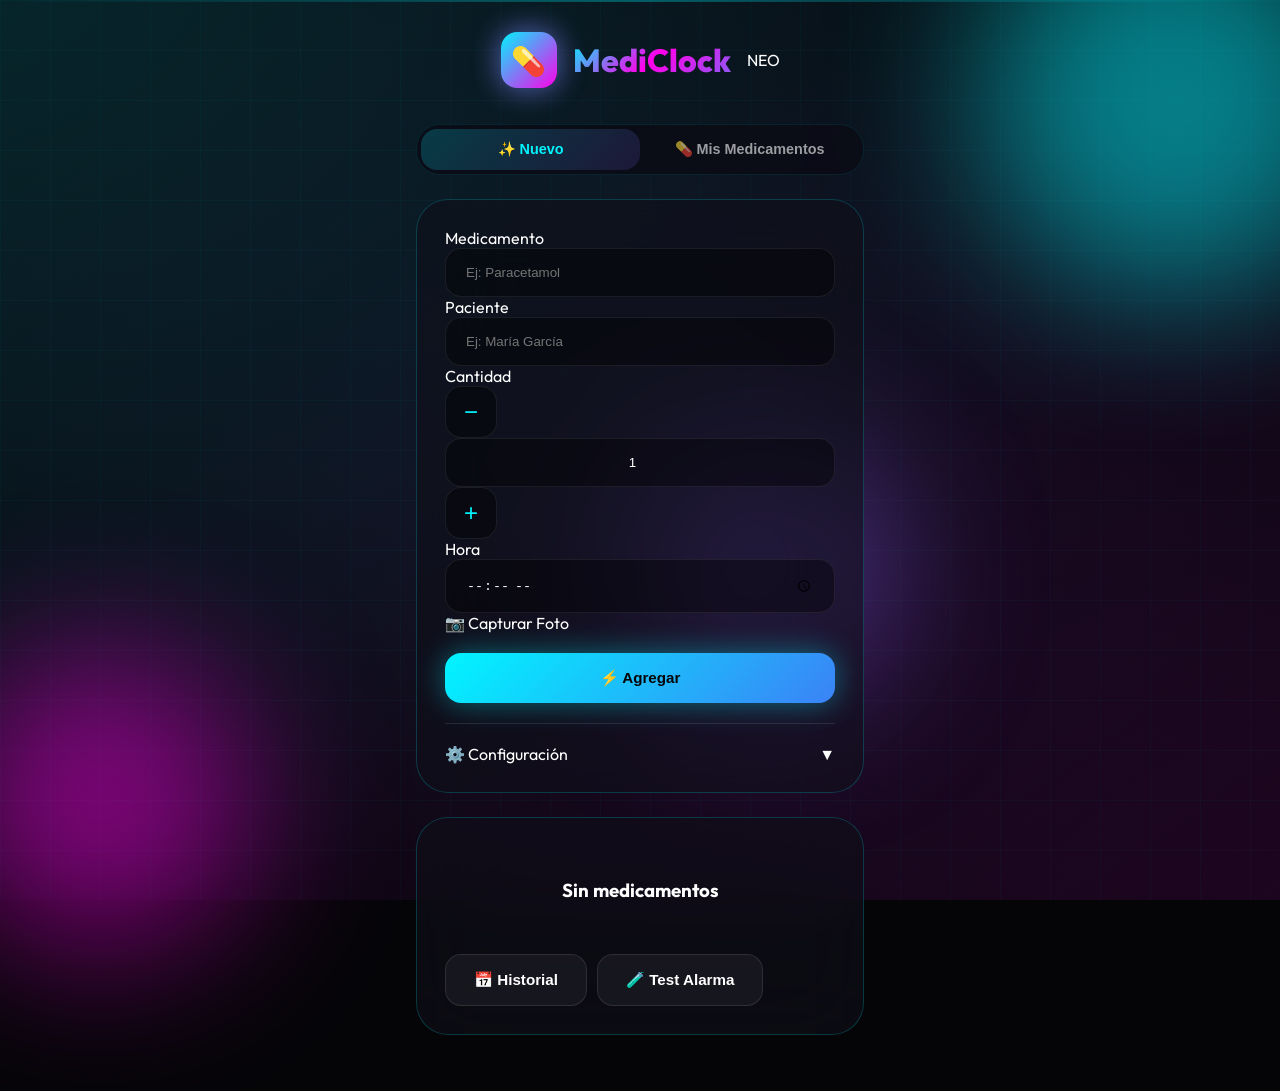
==== commit 0bb16328: "Update index (2).html" ====
--- a/index (2).html
+++ b/index (2).html
@@ -3,7 +3,7 @@
 <head>
     <meta charset="utf-8"/>
     <title>MediClock Neo</title>
-    <meta name="viewport" content="width=device-width,initial-scale=1"/>
+    <meta name="viewport" content="width=device-width,initial-scale=1, maximum-scale=1, user-scalable=0"/>
     <meta name="apple-mobile-web-app-capable" content="yes">
     <meta name="apple-mobile-web-app-status-bar-style" content="black-translucent">
     <link rel="manifest" href="/manifest.json">
@@ -50,6 +50,7 @@
         }
 
         * { box-sizing: border-box; margin: 0; padding: 0; }
+
         body {
             font-family: 'Outfit', sans-serif;
             background: var(--bg-dark);
@@ -78,44 +79,20 @@
 
         .grid-pattern { position: fixed; top: 0; left: 0; width: 100%; height: 100%; background-image: linear-gradient(rgba(0, 245, 255, 0.03) 1px, transparent 1px), linear-gradient(90deg, rgba(0, 245, 255, 0.03) 1px, transparent 1px); background-size: 50px 50px; z-index: 0; pointer-events: none; }
         .app { position: relative; z-index: 1; max-width: 480px; margin: 0 auto; padding: 2rem 1rem; min-height: 100vh; }
+        
         .header { text-align: center; margin-bottom: 1.5rem; position: relative; }
         .logo { display: inline-flex; align-items: center; gap: 1rem; margin-bottom: 0.75rem; }
         .logo-icon { width: 56px; height: 56px; background: linear-gradient(135deg, var(--neon-cyan), var(--neon-magenta)); border-radius: var(--radius-md); display: flex; align-items: center; justify-content: center; font-size: 1.75rem; box-shadow: var(--glow-cyan), var(--glow-magenta); animation: iconPulse 3s ease-in-out infinite; position: relative; }
-        .logo-icon::before { content: ''; position: absolute; inset: -2px; background: linear-gradient(135deg, var(--neon-cyan), var(--neon-magenta)); border-radius: var(--radius-md); z-index: -1; filter: blur(10px); opacity: 0.6; }
-        @keyframes iconPulse { 0%, 100% { transform: scale(1); } 50% { transform: scale(1.05); } }
-        .logo-text { font-size: 2rem; font-weight: 800; letter-spacing: -0.02em; background: linear-gradient(135deg, var(--neon-cyan), var(--neon-magenta), var(--neon-violet)); -webkit-background-clip: text; -webkit-text-fill-color: transparent; background-clip: text; text-shadow: 0 0 40px rgba(0, 245, 255, 0.3); }
-        .logo-badge { font-size: 0.6rem; font-weight: 700; letter-spacing: 0.15em; color: var(--bg-dark); background: linear-gradient(135deg, var(--neon-cyan), var(--neon-green)); padding: 0.3rem 0.6rem; border-radius: 6px; vertical-align: super; }
-        .tagline { color: var(--text-secondary); font-size: 0.85rem; font-weight: 300; letter-spacing: 0.05em; }
+        .logo-text { font-size: 2rem; font-weight: 800; background: linear-gradient(135deg, var(--neon-cyan), var(--neon-magenta), var(--neon-violet)); -webkit-background-clip: text; -webkit-text-fill-color: transparent; }
 
         .tabs { display: flex; background: rgba(10, 10, 20, 0.8); border-radius: var(--radius-lg); padding: 0.25rem; margin-bottom: 1.5rem; border: 1px solid rgba(0, 245, 255, 0.1); backdrop-filter: blur(10px); }
-        .tab { flex: 1; text-align: center; padding: 0.75rem 1rem; font-size: 0.9rem; font-weight: 600; color: var(--text-secondary); background: transparent; border: none; border-radius: var(--radius-md); cursor: pointer; transition: all 0.3s cubic-bezier(0.4, 0, 0.2, 1); position: relative; overflow: hidden; }
-        .tab.active { background: linear-gradient(135deg, rgba(0, 245, 255, 0.2), rgba(139, 92, 246, 0.15)); color: var(--neon-cyan); box-shadow: 0 0 20px rgba(0, 245, 255, 0.2); }
-        .tab-content { display: none; animation: fadeIn 0.4s ease; }
-        .tab-content.active { display: block; }
-        @keyframes fadeIn { from { opacity: 0; transform: translateY(10px); } to { opacity: 1; transform: translateY(0); } }
-        .modo-indicator { position: fixed; top: 70px; left: 0; right: 0; background: linear-gradient(135deg, var(--neon-orange), var(--neon-magenta)); color: white; text-align: center; padding: 0.5rem; font-size: 0.8rem; font-weight: 600; z-index: 9998; letter-spacing: 0.05em; box-shadow: 0 4px 20px rgba(255, 107, 53, 0.3); animation: pulse 2s infinite; }
-        .card { background: var(--bg-card); backdrop-filter: blur(40px); -webkit-backdrop-filter: blur(40px); border: 1px solid var(--border-glow); border-radius: var(--radius-xl); padding: 1.75rem; margin-bottom: 1.5rem; position: relative; overflow: hidden; transition: all 0.4s cubic-bezier(0.4, 0, 0.2, 1); }
-        .card::before { content: ''; position: absolute; top: 0; left: 0; right: 0; height: 1px; background: linear-gradient(90deg, transparent, var(--neon-cyan), var(--neon-magenta), transparent); opacity: 0.6; }
-        .card:hover { border-color: rgba(0, 245, 255, 0.4); transform: translateY(-2px); box-shadow: 0 20px 40px rgba(0, 0, 0, 0.3), var(--glow-cyan); }
-        .card-header { display: flex; align-items: center; gap: 0.875rem; margin-bottom: 1.75rem; }
-        .card-icon { width: 42px; height: 42px; background: linear-gradient(135deg, rgba(0, 245, 255, 0.2), rgba(255, 0, 234, 0.2)); border: 1px solid var(--border-glow); border-radius: var(--radius-sm); display: flex; align-items: center; justify-content: center; font-size: 1.1rem; }
-        .card-title { font-size: 1.1rem; font-weight: 600; background: linear-gradient(135deg, var(--text-primary), var(--text-secondary)); -webkit-background-clip: text; -webkit-text-fill-color: transparent; background-clip: text; }
-        .form-group { margin-bottom: 1.5rem; }
-        .form-label { display: block; font-size: 0.7rem; font-weight: 600; color: var(--neon-cyan); text-transform: uppercase; letter-spacing: 0.12em; margin-bottom: 0.6rem; }
-        .form-input { width: 100%; padding: 1rem 1.25rem; font-size: 1rem; color: var(--text-primary); background: rgba(0, 0, 0, 0.4); border: 1px solid rgba(255, 255, 255, 0.08); border-radius: var(--radius-md); outline: none; }
-        .qty-row { display: flex; gap: 0.75rem; }
-        .qty-btn { width: 52px; height: 52px; display: flex; align-items: center; justify-content: center; background: rgba(0, 0, 0, 0.4); border: 1px solid rgba(255, 255, 255, 0.08); border-radius: var(--radius-md); color: var(--neon-cyan); font-size: 1.5rem; cursor: pointer; }
-        .photo-zone { border: 2px dashed rgba(0, 245, 255, 0.3); border-radius: var(--radius-lg); padding: 2.5rem 1.5rem; text-align: center; cursor: pointer; background: linear-gradient(135deg, rgba(0, 245, 255, 0.02), rgba(255, 0, 234, 0.02)); }
-        .photo-preview { width: 100%; aspect-ratio: 16/9; object-fit: cover; border-radius: var(--radius-lg); border: 2px solid var(--neon-cyan); display: none; }
-        .photo-preview.active { display: block; }
-        .btn { display: inline-flex; align-items: center; justify-content: center; gap: 0.6rem; padding: 1rem 1.75rem; font-size: 0.95rem; font-weight: 600; border-radius: var(--radius-md); border: none; cursor: pointer; transition: 0.4s; position: relative; overflow: hidden; }
-        .btn-primary { background: linear-gradient(135deg, var(--neon-cyan), var(--neon-blue)); color: var(--bg-dark); box-shadow: var(--glow-cyan); }
-        .btn-secondary { background: rgba(255, 255, 255, 0.05); color: var(--text-primary); border: 1px solid rgba(255, 255, 255, 0.1); }
-
-        /* FIX VISUAL: .med-item REESTRUCTURADO */
+        .tab { flex: 1; text-align: center; padding: 0.75rem 1rem; font-size: 0.9rem; font-weight: 600; color: var(--text-secondary); background: transparent; border: none; border-radius: var(--radius-md); cursor: pointer; transition: 0.3s; }
+        .tab.active { background: linear-gradient(135deg, rgba(0, 245, 255, 0.2), rgba(139, 92, 246, 0.15)); color: var(--neon-cyan); }
+
+        /* FIX VISUAL: Estructura corregida para Fila Superior 100% */
         .med-item {
             display: flex;
-            flex-wrap: wrap; /* Permitir salto de línea */
+            flex-wrap: wrap; /* Permitir que los elementos bajen de fila */
             align-items: center;
             gap: 1rem;
             padding: 1.25rem;
@@ -125,21 +102,20 @@
             margin-bottom: 0.875rem;
             cursor: pointer;
             position: relative;
-            min-height: auto;
         }
 
         .med-name-row {
-            width: 100%; /* El nombre ocupa el 100% superior */
+            width: 100%; /* Ocupa todo el ancho superior */
             display: flex;
             flex-direction: column;
             margin-bottom: 0.5rem;
-            padding-right: 45px; /* Espacio para el botón de borrar */
+            padding-right: 40px; /* Evita que el nombre choque con el botón eliminar */
         }
 
         .med-name {
             font-size: 1.25rem; font-weight: 700; color: var(--text-primary);
             text-transform: uppercase; letter-spacing: 0.02em; display: block;
-            width: 100%; white-space: nowrap; overflow: hidden; text-overflow: ellipsis;
+            white-space: nowrap; overflow: hidden; text-overflow: ellipsis;
         }
 
         .med-patient { font-size: 0.85rem; color: var(--neon-cyan); font-weight: 600; }
@@ -147,35 +123,39 @@
         .med-avatar, .med-placeholder {
             width: 60px; height: 60px; border-radius: var(--radius-md);
             object-fit: cover; border: 2px solid rgba(0, 245, 255, 0.3);
-            flex-shrink: 0; margin-top: 0;
-        }
-
-        .med-info { flex: 1; min-width: 0; display: flex; flex-direction: column; justify-content: center; }
+            flex-shrink: 0; margin-top: 0 !important;
+        }
+
+        .med-info { flex: 1; min-width: 0; display: flex; flex-direction: column; }
 
         .med-actions {
-            position: absolute; /* Sacamos del flujo para que no empuje el nombre */
+            position: absolute; /* Posición fija a la derecha */
             top: 1.25rem;
             right: 1.25rem;
-            margin-top: 0;
-        }
-
+            margin-top: 0 !important;
+        }
         .time-chip { display: inline-flex; align-items: center; gap: 0.3rem; padding: 0.35rem 0.8rem; font-size: 0.75rem; font-weight: 600; background: rgba(0, 245, 255, 0.1); border: 1px solid rgba(0, 245, 255, 0.3); border-radius: 20px; }
-        .add-time-btn { display: inline-flex; align-items: center; justify-content: center; width: 28px; height: 28px; background: rgba(0, 245, 255, 0.1); border: 1px solid rgba(0, 245, 255, 0.3); border-radius: 50%; color: var(--neon-cyan); cursor: pointer; }
-        .med-delete { width: 36px; height: 36px; display: flex; align-items: center; justify-content: center; background: transparent; border: 1px solid rgba(255, 255, 255, 0.1); border-radius: 8px; color: var(--text-muted); cursor: pointer; }
-        /* FIN CSS CORREGIDO */
+        .add-time-btn { width: 28px; height: 28px; background: rgba(0, 245, 255, 0.1); border: 1px solid rgba(0, 245, 255, 0.3); border-radius: 50%; color: var(--neon-cyan); cursor: pointer; }
+        .med-delete { width: 36px; height: 36px; background: transparent; border: 1px solid rgba(255, 255, 255, 0.1); border-radius: 8px; color: var(--text-muted); cursor: pointer; }
+        
+        .card { background: var(--bg-card); backdrop-filter: blur(40px); border: 1px solid var(--border-glow); border-radius: var(--radius-xl); padding: 1.75rem; margin-bottom: 1.5rem; position: relative; overflow: hidden; }
+        .form-input { width: 100%; padding: 1rem 1.25rem; color: var(--text-primary); background: rgba(0, 0, 0, 0.4); border: 1px solid rgba(255, 255, 255, 0.08); border-radius: var(--radius-md); outline: none; }
+        .qty-btn { width: 52px; height: 52px; background: rgba(0, 0, 0, 0.4); border: 1px solid rgba(255, 255, 255, 0.08); border-radius: var(--radius-md); color: var(--neon-cyan); font-size: 1.5rem; cursor: pointer; }
+        .btn { display: inline-flex; align-items: center; justify-content: center; gap: 0.6rem; padding: 1rem 1.75rem; font-size: 0.95rem; font-weight: 600; border-radius: var(--radius-md); border: none; cursor: pointer; transition: 0.4s; }
+        .btn-primary { background: linear-gradient(135deg, var(--neon-cyan), var(--neon-blue)); color: var(--bg-dark); box-shadow: var(--glow-cyan); width: 100%; }
+        .btn-secondary { background: rgba(255, 255, 255, 0.05); color: var(--text-primary); border: 1px solid rgba(255, 255, 255, 0.1); }
         .modal-bg { display: none; position: fixed; inset: 0; background: rgba(5, 5, 8, 0.95); backdrop-filter: blur(20px); z-index: 1000; align-items: center; justify-content: center; padding: 1.25rem; }
         .modal-bg.open { display: flex; }
-        .modal { background: linear-gradient(180deg, rgba(20, 20, 35, 0.95), rgba(10, 10, 18, 0.98)); border: 1px solid rgba(0, 245, 255, 0.2); border-radius: var(--radius-xl); width: 100%; max-width: 420px; max-height: 85vh; overflow: hidden; display: flex; flex-direction: column; box-shadow: 0 0 80px rgba(0, 245, 255, 0.2); }
+        .modal { background: linear-gradient(180deg, rgba(20, 20, 35, 0.95), rgba(10, 10, 18, 0.98)); border: 1px solid rgba(0, 245, 255, 0.2); border-radius: var(--radius-xl); width: 100%; max-width: 420px; max-height: 85vh; overflow: hidden; display: flex; flex-direction: column; }
         .alert-medication-img { width: 100%; height: 120px; object-fit: cover; border-radius: var(--radius-md); border: 2px solid rgba(0, 245, 255, 0.3); margin-bottom: 1rem; }
         .scanline { position: fixed; top: 0; left: 0; width: 100%; height: 2px; background: linear-gradient(90deg, transparent, var(--neon-cyan), transparent); opacity: 0.3; animation: scan 8s linear infinite; pointer-events: none; z-index: 9999; }
         @keyframes scan { 0% { top: 0; } 100% { top: 100%; } }
         .color-1 { background: linear-gradient(135deg, var(--neon-cyan), var(--neon-blue)); }
         .color-2 { background: linear-gradient(135deg, var(--neon-magenta), var(--neon-violet)); }
-        .color-3 { background: linear-gradient(135deg, var(--neon-green), var(--neon-teal)); }
     </style>
 </head>
 <body>
-    <!-- FIX iOS Background: Heartbeat Audio -->
+    <!-- FIX iOS Background: Audio Tag Base64 para latido de silencio -->
     <audio id="iosWakeAudio" loop playsinline src="[data-uri]"></audio>
 
     <div class="bg-animation"></div>
@@ -186,31 +166,30 @@
     <div class="app">
         <header class="header">
             <div class="logo"><div class="logo-icon">💊</div><span class="logo-text">MediClock</span><span class="logo-badge">NEO</span></div>
-            <p class="tagline">Sistema inteligente de medicación</p>
         </header>
 
         <div class="tabs">
-            <button class="tab active" id="tabNuevo" data-tab="nuevo"><span>✨</span> Nuevo</button>
-            <button class="tab" id="tabMedicamentos" data-tab="medicamentos"><span>💊</span> Mis Meds</button>
+            <button class="tab active" id="tabNuevo" data-tab="nuevo">✨ Nuevo</button>
+            <button class="tab" id="tabMedicamentos" data-tab="medicamentos">💊 Mis Medicamentos</button>
         </div>
 
         <div class="tab-content active" id="tabContentNuevo">
             <div class="card">
                 <div class="form-group"><label class="form-label">Medicamento</label><input type="text" id="nombre" class="form-input" placeholder="Ej: Paracetamol"></div>
                 <div class="form-group"><label class="form-label">Paciente</label><input type="text" id="paciente" class="form-input" placeholder="Ej: María García"></div>
-                <div class="form-group"><label class="form-label">Cantidad</label><div class="qty-row"><button class="qty-btn" id="menos">−</button><input type="number" id="cant" class="form-input qty-input" value="1" step="0.25"><button class="qty-btn" id="mas">+</button></div></div>
-                <div class="form-group"><label class="form-label">Hora</label><input type="time" id="hora" class="form-input-time"></div>
-                <div class="form-group"><label class="form-label">Foto</label><div class="photo-zone" id="photoZone"><div class="photo-zone-icon">📷</div><div class="photo-zone-text">Capturar</div></div><img class="photo-preview" id="photoPreview"></div>
-                <button class="btn btn-primary btn-full" id="addBtn">⚡ Agregar</button>
+                <div class="form-group"><label class="form-label">Cantidad</label>
+                    <div class="qty-row"><button class="qty-btn" id="menos">−</button><input type="number" id="cant" class="form-input" value="1" step="0.25" style="text-align:center"><button class="qty-btn" id="mas">+</button></div>
+                </div>
+                <div class="form-group"><label class="form-label">Hora</label><input type="time" id="hora" class="form-input"></div>
+                <div class="form-group"><div class="photo-zone" id="photoZone">📷 Capturar Foto</div><img id="photoPreview" class="photo-preview"></div>
+                <button class="btn btn-primary" id="addBtn">⚡ Agregar</button>
                 
-                <!-- Ajustes de Alarma (Preservados del original) -->
                 <div class="settings" style="margin-top:20px; border-top:1px solid rgba(255,255,255,0.1); padding-top:20px;">
                     <div id="settingsToggle" style="cursor:pointer; display:flex; justify-content:space-between;"><span>⚙️ Configuración</span><span id="settingsArrow">▼</span></div>
                     <div id="settingsPanel" style="display:none; padding-top:15px;">
                         <div style="display:flex; justify-content:space-between; margin-bottom:10px;"><span>Sonido</span><input type="checkbox" id="sonidoOn" checked></div>
                         <div style="display:flex; justify-content:space-between; margin-bottom:10px;"><span>Voz</span><input type="checkbox" id="vozOn" checked></div>
                         <div><span>Volumen</span><input type="range" id="volSlider" min="0" max="1" step="0.1" value="0.7"><span id="volValue">70%</span></div>
-                        <div style="display:flex; gap:10px; margin-top:10px;"><button class="btn btn-secondary" id="testSound">🔔 Test</button><button class="btn btn-secondary" id="testVoice">🗣️ Test</button></div>
                     </div>
                 </div>
             </div>
@@ -219,44 +198,42 @@
         <div class="tab-content" id="tabContentMedicamentos">
             <div class="card">
                 <ul class="med-list" id="lista"></ul>
-                <div class="empty" id="empty"><h3>Sin medicamentos</h3></div>
+                <div class="empty" id="empty" style="text-align:center; padding:2rem;"><h3>Sin medicamentos</h3></div>
                 <div style="display:flex; gap:10px; margin-top:20px;"><button class="btn btn-secondary" id="calBtn">📅 Historial</button><button class="btn btn-secondary" id="testBtn">🧪 Test Alarma</button></div>
             </div>
         </div>
     </div>
-
-    <!-- Modales (Alert, Detail, History, AddTime, EditTime) -->
-    <div class="modal-bg" id="alertModal"><div class="modal"><div class="modal-body"><div class="alert-clock-icon" style="font-size:3rem; text-align:center;">⏰</div><h2 id="alertGreeting" style="text-align:center;"></h2><div id="alertTimeDisplay" style="text-align:center; color:var(--neon-cyan); font-size:2rem;"></div><div id="alertMedicationsList"></div></div><div class="modal-footer"><button class="btn btn-danger" id="alertClose">Cerrar</button><button class="btn btn-success" id="alertTake">✓ Tomado</button></div></div></div>
-    <div class="modal-bg" id="detailModal"><div class="modal"><div class="modal-body"><img id="detailMainImg" class="alert-medication-img"><h2 id="detailName"></h2><p id="detailPatient"></p><div id="detailTimes"></div></div><div class="modal-footer"><button class="btn btn-secondary" id="detailClose">Cerrar</button></div></div></div>
-    <div class="modal-bg" id="calModal"><div class="modal"><div class="modal-body"><h2>Historial</h2><div id="calBody"></div></div><div class="modal-footer"><button class="btn btn-secondary" id="calClose">Cerrar</button></div></div></div>
-    <div class="modal-bg" id="addTimeModal"><div class="modal"><div class="modal-body"><h2>Añadir Hora</h2><input type="time" id="newHora" class="form-input"><input type="number" id="newCant" class="form-input" value="1" step="0.25"></div><div class="modal-footer"><button class="btn btn-secondary" id="cancelAddTime">Cancelar</button><button class="btn btn-success" id="saveAddTime">Añadir</button></div></div></div>
-    <div class="modal-bg" id="editTimeModal"><div class="modal"><div class="modal-body"><h2>Editar Hora</h2><input type="time" id="editHora" class="form-input"><input type="number" id="editCant" class="form-input" value="1" step="0.25"></div><div class="modal-footer"><button class="btn btn-danger" id="deleteTime">Eliminar</button><button class="btn btn-success" id="saveEditTime">Guardar</button></div></div></div>
+    <!-- Modales (Alert, Detail, Calendar, AddTime, EditTime) -->
+    <div class="modal-bg" id="alertModal"><div class="modal" style="padding:2rem; text-align:center"><div style="font-size:3rem">⏰</div><h2 id="alertGreeting"></h2><div id="alertTimeDisplay" style="color:var(--neon-cyan); font-size:2rem"></div><div id="alertMedicationsList"></div><div style="display:flex; gap:10px; margin-top:2rem"><button class="btn btn-secondary" id="alertClose">Cerrar</button><button class="btn btn-primary" id="alertTake">✓ Tomado</button></div></div></div>
+    <div class="modal-bg" id="detailModal"><div class="modal" style="padding:2rem"><img id="detailMainImg" class="alert-medication-img"><h2 id="detailName"></h2><p id="detailPatient"></p><div id="detailTimes"></div><button class="btn btn-secondary" id="detailClose" style="margin-top:1rem">Cerrar</button></div></div>
+    <div class="modal-bg" id="calModal"><div class="modal" style="padding:2rem"><h2>Historial</h2><div id="calBody" style="max-height:300px; overflow-y:auto; margin:1rem 0"></div><button class="btn btn-secondary" id="calClose">Cerrar</button></div></div>
+    <div class="modal-bg" id="addTimeModal"><div class="modal" style="padding:2rem"><h3>Añadir Hora</h3><input type="time" id="newHora" class="form-input" style="margin:1rem 0"><input type="number" id="newCant" class="form-input" value="1" step="0.25"><div style="display:flex; gap:10px; margin-top:1rem"><button class="btn btn-secondary" id="cancelAddTime">Cancelar</button><button class="btn btn-primary" id="saveAddTime">Guardar</button></div></div></div>
+    <div class="modal-bg" id="editTimeModal"><div class="modal" style="padding:2rem"><h3>Editar Hora</h3><input type="time" id="editHora" class="form-input" style="margin:1rem 0"><input type="number" id="editCant" class="form-input" value="1" step="0.25"><div style="display:flex; gap:10px; margin-top:1rem"><button class="btn btn-danger" id="deleteTime">Eliminar</button><button class="btn btn-primary" id="saveEditTime">Guardar</button></div></div></div>
 
     <audio id="audio" preload="auto" loop></audio>
 
     <script>
-        // --- FIX iOS Background: initAudioHack ---
+        // FIX iOS Background: Desbloqueo de audio silencioso al primer toque
         function initAudioHack() {
             const silentAudio = document.getElementById('iosWakeAudio');
             if (silentAudio) {
                 silentAudio.play().then(() => {
-                    console.log("🚀 iOS Background Heartbeat Activado");
+                    console.log("🚀 Background Hack Activado");
                     window.removeEventListener('touchstart', initAudioHack);
                     window.removeEventListener('click', initAudioHack);
-                }).catch(err => console.log("Audio Hack bloqueado:", err));
+                }).catch(err => console.log("Audio Hack esperando interacción..."));
             }
         }
         window.addEventListener('touchstart', initAudioHack, { once: true });
         window.addEventListener('click', initAudioHack, { once: true });
 
-        // --- TODA TU LÓGICA ORIGINAL PRESERVADA ---
+        // TODA TU LÓGICA ORIGINAL PRESERVADA
         let meds = JSON.parse(localStorage.getItem('medsMC2') || '{}');
         let foto = '';
         let alarmaOn = false;
         let medsActuales = [];
         let horaActual = '';
         let intervalo = null;
-        let audioCtx = null;
         let medColors = {};
         let currentMedForAddTime = null;
         let editingTimeData = null;
@@ -266,7 +243,7 @@
         const upper = t => t ? t.toString().toUpperCase().trim() : '';
 
         function initializeAlarmSystem() {
-            requestNotificationPermissions();
+            if ('Notification' in window) Notification.requestPermission();
             checkAlarms();
             if (checkInterval) clearInterval(checkInterval);
             checkInterval = setInterval(checkAlarms, 30000); 
@@ -275,7 +252,7 @@
 
         function checkAlarms() {
             const now = new Date();
-            const time = `${now.getHours().toString().padStart(2, '0')}:${now.getMinutes().toString().padStart(2, '0')}`;
+            const currentTime = `${now.getHours().toString().padStart(2, '0')}:${now.getMinutes().toString().padStart(2, '0')}`;
             medsActuales = [];
             let alarmTriggered = false;
             const today = now.toISOString().slice(0, 10);
@@ -283,7 +260,7 @@
             Object.keys(meds).forEach(id => {
                 const m = meds[id];
                 m.horas.forEach(h => {
-                    if (h.h === time) {
+                    if (h.h === currentTime) {
                         medsActuales.push({id, paciente: m.paciente, nombre: m.nombre, cantidad: h.cant, foto: m.foto});
                         alarmTriggered = true;
                     }
@@ -291,9 +268,9 @@
             });
 
             if (alarmTriggered && medsActuales.length > 0) {
-                const fireKey = `fired_${today}_${time}`;
+                const fireKey = `fired_${today}_${currentTime}`;
                 if (!localStorage.getItem(fireKey)) {
-                    horaActual = time;
+                    horaActual = currentTime;
                     showAlert();
                     localStorage.setItem(fireKey, 'true');
                 }
@@ -306,9 +283,7 @@
             audio.src = 'https://assets.mixkit.co/sfx/download/mixkit-digital-alarm-buzzer-992.wav';
             audio.volume = parseFloat(volSlider.value);
             audio.play().then(() => alarmaOn = true).catch(() => {
-                intervalo = setInterval(() => {
-                    new Audio('https://assets.mixkit.co/sfx/preview/mixkit-alarm-digital-clock-beep-989.mp3').play();
-                }, 2000);
+                intervalo = setInterval(() => { new Audio('https://assets.mixkit.co/sfx/preview/mixkit-alarm-digital-clock-beep-989.mp3').play(); }, 2000);
             });
         }
 
@@ -322,18 +297,18 @@
         async function playVoiceReminder() {
             if (!vozOn.checked || !('speechSynthesis' in window)) return;
             speechSynthesis.cancel();
-            let msg = `Atención, es hora de medicación. `;
-            medsActuales.forEach(m => msg += `${m.paciente}: ${m.nombre}, ${m.cantidad} unidades. `);
+            let msg = `Atención, son las ${horaActual}. Es hora de medicación para `;
+            const pacientes = [...new Set(medsActuales.map(m => m.paciente))];
+            msg += pacientes.join(' y ') + ".";
             const u = new SpeechSynthesisUtterance(msg);
             u.lang = 'es-ES'; u.volume = parseFloat(volSlider.value);
             speechSynthesis.speak(u);
         }
 
         function showAlert() {
+            $('alertTimeDisplay').textContent = horaActual;
             $('alertGreeting').textContent = "Hora de medicación";
-            $('alertTimeDisplay').textContent = horaActual;
-            const list = $('alertMedicationsList');
-            list.innerHTML = medsActuales.map(m => `<div><b>${upper(m.nombre)}</b> - ${m.cantidad}u</div>`).join('');
+            $('alertMedicationsList').innerHTML = medsActuales.map(m => `<div><b>${upper(m.nombre)}</b> - ${m.cantidad}u</div>`).join('');
             alertModal.classList.add('open');
             playAlarmSound();
             playVoiceReminder();
@@ -347,23 +322,29 @@
                 const colorClass = getMedColor(m.nombre);
                 const li = document.createElement('li');
                 li.className = 'med-item';
+                // El HTML de render ahora incluye el med-name-row arriba del todo
                 li.innerHTML = `
                     <div class="med-name-row">
                         <div class="med-name">${upper(m.nombre)}</div>
                         <div class="med-patient">${upper(m.paciente)}</div>
                     </div>
                     ${m.foto ? `<img src="${m.foto}" class="med-avatar">` : `<div class="med-placeholder ${colorClass}">💊</div>`}
-                    <div class="med-info"><div class="med-times">${m.horas.map(h => `<span class="time-chip">${h.h} · ${h.cant}u</span>`).join('')}<button class="add-time-btn" data-id="${id}">+</button></div></div>
+                    <div class="med-info">
+                        <div class="med-times">
+                            ${m.horas.map(h => `<span class="time-chip">${h.h} · ${h.cant}u</span>`).join('')}
+                            <button class="add-time-btn" data-id="${id}">+</button>
+                        </div>
+                    </div>
                     <div class="med-actions"><button class="med-delete" data-id="${id}">🗑️</button></div>
                 `;
-                li.onclick = e => { if (!e.target.closest('.med-delete, .add-time-btn')) showDetail(id); };
-                li.querySelector('.med-delete').onclick = e => { e.stopPropagation(); delete meds[id]; save(); render(); };
+                li.onclick = e => { if(!e.target.closest('.med-delete, .add-time-btn')) showDetail(id); };
+                li.querySelector('.med-delete').onclick = e => { e.stopPropagation(); if(confirm('¿Eliminar?')){ delete meds[id]; save(); render(); }};
                 li.querySelector('.add-time-btn').onclick = e => { e.stopPropagation(); currentMedForAddTime = id; addTimeModal.classList.add('open'); };
                 lista.appendChild(li);
             });
         }
 
-        function getMedColor(n) { if(!medColors[n]) { const c=['color-1','color-2','color-3']; medColors[n]=c[Object.keys(medColors).length%3]; } return medColors[n]; }
+        function getMedColor(n) { if(!medColors[n]) { const c=['color-1','color-2']; medColors[n]=c[Object.keys(medColors).length%2]; } return medColors[n]; }
         function save() { localStorage.setItem('medsMC2', JSON.stringify(meds)); }
 
         photoZone.onclick = () => {
@@ -374,7 +355,7 @@
                     const img = new Image();
                     img.onload = () => {
                         const canvas = document.createElement('canvas'); const ctx = canvas.getContext('2d');
-                        canvas.width = 600; canvas.height = (img.height * 600) / img.width;
+                        const scale = 600 / img.width; canvas.width = 600; canvas.height = img.height * scale;
                         ctx.drawImage(img, 0, 0, 600, canvas.height);
                         foto = canvas.toDataURL('image/jpeg', 0.6);
                         photoPreview.src = foto; photoPreview.classList.add('active'); photoZone.style.display='none';
@@ -388,20 +369,12 @@
 
         $('addBtn').onclick = () => {
             const n = upper(nombre.value); const p = upper(paciente.value);
-            if (!n || !p || !hora.value) return alert('Campos incompletos');
+            if (!n || !p || !hora.value) return alert('Faltan datos');
             const id = Date.now().toString();
             meds[id] = { nombre: n, paciente: p, foto, horas: [{h: hora.value, cant: parseFloat(cant.value)}] };
-            save(); render(); cambiarPestaña('medicamentos');
+            save(); render(); cambiarTab('medicamentos');
             nombre.value=''; paciente.value=''; foto=''; photoPreview.classList.remove('active'); photoZone.style.display='block';
         };
-
-        $('tabNuevo').onclick = () => cambiarPestaña('nuevo');
-        $('tabMedicamentos').onclick = () => cambiarPestaña('medicamentos');
-        function cambiarPestaña(p) {
-            document.querySelectorAll('.tab, .tab-content').forEach(el => el.classList.remove('active'));
-            $(`tab${p.charAt(0).toUpperCase()+p.slice(1)}`).classList.add('active');
-            $(`tabContent${p.charAt(0).toUpperCase()+p.slice(1)}`).classList.add('active');
-        }
 
         $('alertTake').onclick = () => {
             const hist = JSON.parse(localStorage.getItem('tomasMC') || '[]');
@@ -410,8 +383,15 @@
             alertModal.classList.remove('open'); stopAlarm();
         };
 
-        $('settingsToggle').onclick = () => { settingsPanel.style.display = settingsPanel.style.display === 'none' ? 'block' : 'none'; };
+        $('settingsToggle').onclick = () => { settingsPanel.style.display = settingsPanel.style.display==='none' ? 'block':'none'; settingsArrow.textContent = settingsPanel.style.display==='none' ? '▼':'▲'; };
         volSlider.oninput = function() { volValue.textContent = Math.round(this.value*100)+'%'; };
+
+        function cambiarTab(t) {
+            document.querySelectorAll('.tab, .tab-content').forEach(el => el.classList.remove('active'));
+            $(`tab${t.charAt(0).toUpperCase()+t.slice(1)}`).classList.add('active');
+            $(`tabContent${t.charAt(0).toUpperCase()+t.slice(1)}`).classList.add('active');
+            if(t==='medicamentos') render();
+        }
 
         window.onload = () => { render(); initializeAlarmSystem(); };
     </script>
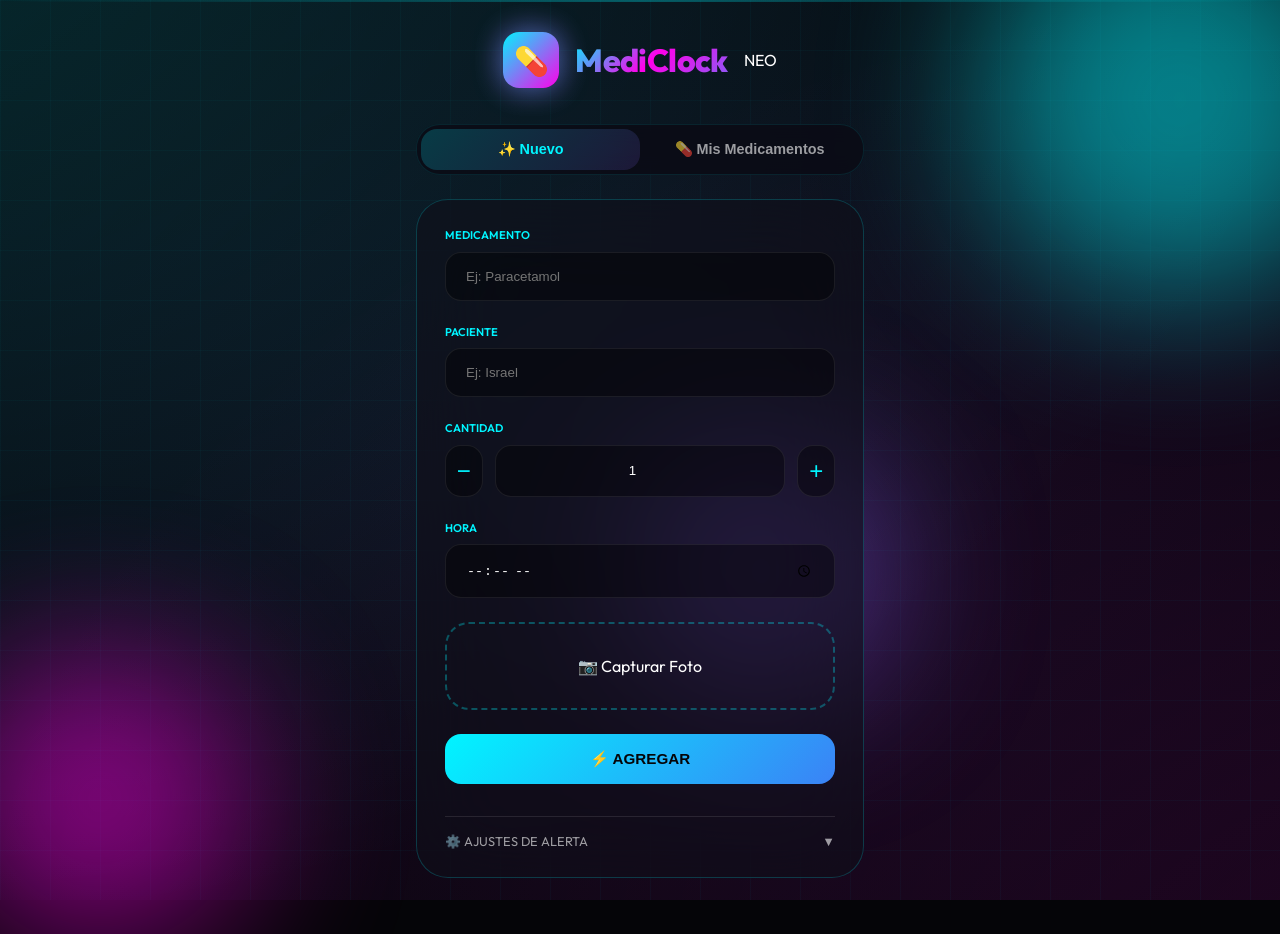
==== commit 09f035ca: "Update index (2).html" ====
--- a/index (2).html
+++ b/index (2).html
@@ -27,6 +27,7 @@
             --bg-dark: #050508;
             --bg-card: rgba(15, 15, 25, 0.6);
             --bg-glass: rgba(255, 255, 255, 0.02);
+            
             --neon-cyan: #00f5ff;
             --neon-magenta: #ff00ea;
             --neon-violet: #8b5cf6;
@@ -36,20 +37,28 @@
             --neon-yellow: #ffd700;
             --neon-pink: #ff1493;
             --neon-teal: #00ced1;
+            
             --glow-cyan: 0 0 30px rgba(0, 245, 255, 0.4);
             --glow-magenta: 0 0 30px rgba(255, 0, 234, 0.4);
             --glow-violet: 0 0 30px rgba(139, 92, 246, 0.4);
+            
             --text-primary: #ffffff;
             --text-secondary: rgba(255, 255, 255, 0.6);
             --text-muted: rgba(255, 255, 255, 0.3);
+            
             --border-glow: rgba(0, 245, 255, 0.2);
+            
             --radius-sm: 12px;
             --radius-md: 16px;
             --radius-lg: 24px;
             --radius-xl: 32px;
         }
 
-        * { box-sizing: border-box; margin: 0; padding: 0; }
+        * {
+            box-sizing: border-box;
+            margin: 0;
+            padding: 0;
+        }
 
         body {
             font-family: 'Outfit', sans-serif;
@@ -60,39 +69,142 @@
             -webkit-font-smoothing: antialiased;
         }
 
-        .bg-animation { position: fixed; top: 0; left: 0; width: 100%; height: 100%; z-index: 0; overflow: hidden; }
+        .bg-animation {
+            position: fixed;
+            top: 0;
+            left: 0;
+            width: 100%;
+            height: 100%;
+            z-index: 0;
+            overflow: hidden;
+        }
+
         .bg-animation::before {
-            content: ''; position: absolute; top: -50%; left: -50%; width: 200%; height: 200%;
-            background: radial-gradient(ellipse at 20% 20%, rgba(0, 245, 255, 0.15) 0%, transparent 50%),
-                        radial-gradient(ellipse at 80% 80%, rgba(255, 0, 234, 0.1) 0%, transparent 50%),
-                        radial-gradient(ellipse at 50% 50%, rgba(139, 92, 246, 0.08) 0%, transparent 60%);
+            content: '';
+            position: absolute;
+            top: -50%;
+            left: -50%;
+            width: 200%;
+            height: 200%;
+            background: 
+                radial-gradient(ellipse at 20% 20%, rgba(0, 245, 255, 0.15) 0%, transparent 50%),
+                radial-gradient(ellipse at 80% 80%, rgba(255, 0, 234, 0.1) 0%, transparent 50%),
+                radial-gradient(ellipse at 50% 50%, rgba(139, 92, 246, 0.08) 0%, transparent 60%);
             animation: bgPulse 15s ease-in-out infinite;
         }
-        @keyframes bgPulse { 0%, 100% { transform: translate(0, 0) scale(1); } 33% { transform: translate(-5%, -5%) scale(1.1); } 66% { transform: translate(5%, 5%) scale(0.95); } }
-
-        .orb { position: fixed; border-radius: 50%; filter: blur(80px); opacity: 0.5; animation: float 20s ease-in-out infinite; pointer-events: none; z-index: 0; }
+
+        @keyframes bgPulse {
+            0%, 100% { transform: translate(0, 0) scale(1); }
+            33% { transform: translate(-5%, -5%) scale(1.1); }
+            66% { transform: translate(5%, 5%) scale(0.95); }
+        }
+
+        .orb {
+            position: fixed;
+            border-radius: 50%;
+            filter: blur(80px);
+            opacity: 0.5;
+            animation: float 20s ease-in-out infinite;
+            pointer-events: none;
+            z-index: 0;
+        }
+
         .orb-1 { width: 400px; height: 400px; background: var(--neon-cyan); top: -100px; right: -100px; }
         .orb-2 { width: 300px; height: 300px; background: var(--neon-magenta); bottom: -50px; left: -50px; animation-delay: -7s; }
         .orb-3 { width: 250px; height: 250px; background: var(--neon-violet); top: 50%; left: 50%; animation-delay: -14s; }
 
-        @keyframes float { 0%, 100% { transform: translate(0, 0) rotate(0deg); } 25% { transform: translate(50px, -50px) rotate(90deg); } 50% { transform: translate(-30px, 30px) rotate(180deg); } 75% { transform: translate(20px, 50px) rotate(270deg); } }
-
-        .grid-pattern { position: fixed; top: 0; left: 0; width: 100%; height: 100%; background-image: linear-gradient(rgba(0, 245, 255, 0.03) 1px, transparent 1px), linear-gradient(90deg, rgba(0, 245, 255, 0.03) 1px, transparent 1px); background-size: 50px 50px; z-index: 0; pointer-events: none; }
-        .app { position: relative; z-index: 1; max-width: 480px; margin: 0 auto; padding: 2rem 1rem; min-height: 100vh; }
+        @keyframes float {
+            0%, 100% { transform: translate(0, 0) rotate(0deg); }
+            25% { transform: translate(50px, -50px) rotate(90deg); }
+            50% { transform: translate(-30px, 30px) rotate(180deg); }
+            75% { transform: translate(20px, 50px) rotate(270deg); }
+        }
+
+        .grid-pattern {
+            position: fixed;
+            top: 0;
+            left: 0;
+            width: 100%;
+            height: 100%;
+            background-image: linear-gradient(rgba(0, 245, 255, 0.03) 1px, transparent 1px), linear-gradient(90deg, rgba(0, 245, 255, 0.03) 1px, transparent 1px);
+            background-size: 50px 50px;
+            z-index: 0;
+            pointer-events: none;
+        }
+
+        .app {
+            position: relative;
+            z-index: 1;
+            max-width: 480px;
+            margin: 0 auto;
+            padding: 2rem 1rem;
+            min-height: 100vh;
+        }
+
+        .header {
+            text-align: center;
+            margin-bottom: 1.5rem;
+            position: relative;
+        }
+
+        .logo {
+            display: inline-flex;
+            align-items: center;
+            gap: 1rem;
+            margin-bottom: 0.75rem;
+        }
+
+        .logo-icon {
+            width: 56px;
+            height: 56px;
+            background: linear-gradient(135deg, var(--neon-cyan), var(--neon-magenta));
+            border-radius: var(--radius-md);
+            display: flex; align-items: center; justify-content: center;
+            font-size: 1.75rem; box-shadow: var(--glow-cyan), var(--glow-magenta);
+            animation: iconPulse 3s ease-in-out infinite;
+            position: relative;
+        }
+
+        .logo-text {
+            font-size: 2rem; font-weight: 800; letter-spacing: -0.02em;
+            background: linear-gradient(135deg, var(--neon-cyan), var(--neon-magenta), var(--neon-violet));
+            -webkit-background-clip: text; -webkit-text-fill-color: transparent; background-clip: text;
+        }
+
+        .tabs {
+            display: flex; background: rgba(10, 10, 20, 0.8); border-radius: var(--radius-lg);
+            padding: 0.25rem; margin-bottom: 1.5rem; border: 1px solid rgba(0, 245, 255, 0.1);
+            backdrop-filter: blur(10px);
+        }
+
+        .tab {
+            flex: 1; text-align: center; padding: 0.75rem 1rem; font-size: 0.9rem;
+            font-weight: 600; color: var(--text-secondary); background: transparent;
+            border: none; border-radius: var(--radius-md); cursor: pointer; transition: 0.3s;
+        }
+
+        .tab.active { background: linear-gradient(135deg, rgba(0, 245, 255, 0.2), rgba(139, 92, 246, 0.15)); color: var(--neon-cyan); }
+
+        .tab-content { display: none; animation: fadeIn 0.4s ease; }
+        .tab-content.active { display: block; }
+
+        .card {
+            background: var(--bg-card); backdrop-filter: blur(40px);
+            border: 1px solid var(--border-glow); border-radius: var(--radius-xl);
+            padding: 1.75rem; margin-bottom: 1.5rem; position: relative; overflow: hidden;
+        }
+
+        .form-group { margin-bottom: 1.5rem; }
+        .form-label { display: block; font-size: 0.7rem; font-weight: 600; color: var(--neon-cyan); text-transform: uppercase; margin-bottom: 0.6rem; }
+        .form-input { width: 100%; padding: 1rem 1.25rem; color: var(--text-primary); background: rgba(0, 0, 0, 0.4); border: 1px solid rgba(255, 255, 255, 0.08); border-radius: var(--radius-md); outline: none; }
         
-        .header { text-align: center; margin-bottom: 1.5rem; position: relative; }
-        .logo { display: inline-flex; align-items: center; gap: 1rem; margin-bottom: 0.75rem; }
-        .logo-icon { width: 56px; height: 56px; background: linear-gradient(135deg, var(--neon-cyan), var(--neon-magenta)); border-radius: var(--radius-md); display: flex; align-items: center; justify-content: center; font-size: 1.75rem; box-shadow: var(--glow-cyan), var(--glow-magenta); animation: iconPulse 3s ease-in-out infinite; position: relative; }
-        .logo-text { font-size: 2rem; font-weight: 800; background: linear-gradient(135deg, var(--neon-cyan), var(--neon-magenta), var(--neon-violet)); -webkit-background-clip: text; -webkit-text-fill-color: transparent; }
-
-        .tabs { display: flex; background: rgba(10, 10, 20, 0.8); border-radius: var(--radius-lg); padding: 0.25rem; margin-bottom: 1.5rem; border: 1px solid rgba(0, 245, 255, 0.1); backdrop-filter: blur(10px); }
-        .tab { flex: 1; text-align: center; padding: 0.75rem 1rem; font-size: 0.9rem; font-weight: 600; color: var(--text-secondary); background: transparent; border: none; border-radius: var(--radius-md); cursor: pointer; transition: 0.3s; }
-        .tab.active { background: linear-gradient(135deg, rgba(0, 245, 255, 0.2), rgba(139, 92, 246, 0.15)); color: var(--neon-cyan); }
-
-        /* FIX VISUAL: Estructura corregida para Fila Superior 100% */
+        .qty-row { display: flex; gap: 0.75rem; }
+        .qty-btn { width: 52px; height: 52px; background: rgba(0, 0, 0, 0.4); border: 1px solid rgba(255, 255, 255, 0.08); border-radius: var(--radius-md); color: var(--neon-cyan); font-size: 1.5rem; cursor: pointer; }
+
+        /* FIX VISUAL: .med-item Reestructurado */
         .med-item {
             display: flex;
-            flex-wrap: wrap; /* Permitir que los elementos bajen de fila */
+            flex-wrap: wrap; /* Fix: permite que los elementos salten de fila */
             align-items: center;
             gap: 1rem;
             padding: 1.25rem;
@@ -101,21 +213,24 @@
             border-radius: var(--radius-lg);
             margin-bottom: 0.875rem;
             cursor: pointer;
+            transition: all 0.4s ease;
             position: relative;
-        }
-
+            min-height: auto;
+        }
+
+        /* Nombre y paciente arriba al 100% */
         .med-name-row {
-            width: 100%; /* Ocupa todo el ancho superior */
             display: flex;
             flex-direction: column;
             margin-bottom: 0.5rem;
-            padding-right: 40px; /* Evita que el nombre choque con el botón eliminar */
+            width: 100%;
+            padding-right: 40px; /* Espacio para botón delete */
         }
 
         .med-name {
             font-size: 1.25rem; font-weight: 700; color: var(--text-primary);
             text-transform: uppercase; letter-spacing: 0.02em; display: block;
-            white-space: nowrap; overflow: hidden; text-overflow: ellipsis;
+            width: 100%; white-space: nowrap; overflow: hidden; text-overflow: ellipsis;
         }
 
         .med-patient { font-size: 0.85rem; color: var(--neon-cyan); font-weight: 600; }
@@ -123,39 +238,48 @@
         .med-avatar, .med-placeholder {
             width: 60px; height: 60px; border-radius: var(--radius-md);
             object-fit: cover; border: 2px solid rgba(0, 245, 255, 0.3);
-            flex-shrink: 0; margin-top: 0 !important;
+            flex-shrink: 0; margin-top: 0;
         }
 
         .med-info { flex: 1; min-width: 0; display: flex; flex-direction: column; }
-
-        .med-actions {
-            position: absolute; /* Posición fija a la derecha */
-            top: 1.25rem;
-            right: 1.25rem;
-            margin-top: 0 !important;
-        }
-        .time-chip { display: inline-flex; align-items: center; gap: 0.3rem; padding: 0.35rem 0.8rem; font-size: 0.75rem; font-weight: 600; background: rgba(0, 245, 255, 0.1); border: 1px solid rgba(0, 245, 255, 0.3); border-radius: 20px; }
-        .add-time-btn { width: 28px; height: 28px; background: rgba(0, 245, 255, 0.1); border: 1px solid rgba(0, 245, 255, 0.3); border-radius: 50%; color: var(--neon-cyan); cursor: pointer; }
-        .med-delete { width: 36px; height: 36px; background: transparent; border: 1px solid rgba(255, 255, 255, 0.1); border-radius: 8px; color: var(--text-muted); cursor: pointer; }
-        
-        .card { background: var(--bg-card); backdrop-filter: blur(40px); border: 1px solid var(--border-glow); border-radius: var(--radius-xl); padding: 1.75rem; margin-bottom: 1.5rem; position: relative; overflow: hidden; }
-        .form-input { width: 100%; padding: 1rem 1.25rem; color: var(--text-primary); background: rgba(0, 0, 0, 0.4); border: 1px solid rgba(255, 255, 255, 0.08); border-radius: var(--radius-md); outline: none; }
-        .qty-btn { width: 52px; height: 52px; background: rgba(0, 0, 0, 0.4); border: 1px solid rgba(255, 255, 255, 0.08); border-radius: var(--radius-md); color: var(--neon-cyan); font-size: 1.5rem; cursor: pointer; }
-        .btn { display: inline-flex; align-items: center; justify-content: center; gap: 0.6rem; padding: 1rem 1.75rem; font-size: 0.95rem; font-weight: 600; border-radius: var(--radius-md); border: none; cursor: pointer; transition: 0.4s; }
-        .btn-primary { background: linear-gradient(135deg, var(--neon-cyan), var(--neon-blue)); color: var(--bg-dark); box-shadow: var(--glow-cyan); width: 100%; }
+        .med-times { display: flex; flex-wrap: wrap; gap: 0.4rem; align-items: center; }
+
+        .med-actions { position: absolute; top: 1.25rem; right: 1.25rem; }
+
+        .med-delete {
+            width: 36px; height: 36px; display: flex; align-items: center; justify-content: center;
+            background: transparent; border: 1px solid rgba(255, 255, 255, 0.1);
+            border-radius: 8px; color: var(--text-muted); cursor: pointer;
+        }
+
+        .time-chip { display: inline-flex; align-items: center; padding: 0.35rem 0.8rem; font-size: 0.75rem; font-weight: 600; background: rgba(0, 245, 255, 0.1); border: 1px solid rgba(0, 245, 255, 0.3); border-radius: 20px; }
+
+        .photo-zone { border: 2px dashed rgba(0, 245, 255, 0.3); border-radius: var(--radius-lg); padding: 2rem; text-align: center; cursor: pointer; }
+        .photo-preview { width: 100%; aspect-ratio: 16/9; object-fit: cover; border-radius: var(--radius-lg); border: 2px solid var(--neon-cyan); display: none; }
+        .photo-preview.active { display: block; }
+
+        .btn { display: inline-flex; align-items: center; justify-content: center; padding: 1rem 1.75rem; font-size: 0.95rem; font-weight: 600; border-radius: var(--radius-md); border: none; cursor: pointer; transition: 0.4s; }
+        .btn-primary { background: linear-gradient(135deg, var(--neon-cyan), var(--neon-blue)); color: var(--bg-dark); width: 100%; }
         .btn-secondary { background: rgba(255, 255, 255, 0.05); color: var(--text-primary); border: 1px solid rgba(255, 255, 255, 0.1); }
+        .btn-danger { background: #ff4757; color: white; }
+        .btn-success { background: var(--neon-green); color: var(--bg-dark); }
+
         .modal-bg { display: none; position: fixed; inset: 0; background: rgba(5, 5, 8, 0.95); backdrop-filter: blur(20px); z-index: 1000; align-items: center; justify-content: center; padding: 1.25rem; }
         .modal-bg.open { display: flex; }
         .modal { background: linear-gradient(180deg, rgba(20, 20, 35, 0.95), rgba(10, 10, 18, 0.98)); border: 1px solid rgba(0, 245, 255, 0.2); border-radius: var(--radius-xl); width: 100%; max-width: 420px; max-height: 85vh; overflow: hidden; display: flex; flex-direction: column; }
-        .alert-medication-img { width: 100%; height: 120px; object-fit: cover; border-radius: var(--radius-md); border: 2px solid rgba(0, 245, 255, 0.3); margin-bottom: 1rem; }
+        
+        .alert-clock-icon { width: 80px; height: 80px; margin: 0 auto 1.5rem; background: var(--neon-cyan); border-radius: 50%; display: flex; align-items: center; justify-content: center; font-size: 2.5rem; animation: pulse 2s infinite; }
+        @keyframes pulse { 0% { transform: scale(1); opacity: 1; } 50% { transform: scale(1.1); opacity: 0.7; } 100% { transform: scale(1); opacity: 1; } }
+
         .scanline { position: fixed; top: 0; left: 0; width: 100%; height: 2px; background: linear-gradient(90deg, transparent, var(--neon-cyan), transparent); opacity: 0.3; animation: scan 8s linear infinite; pointer-events: none; z-index: 9999; }
         @keyframes scan { 0% { top: 0; } 100% { top: 100%; } }
+
         .color-1 { background: linear-gradient(135deg, var(--neon-cyan), var(--neon-blue)); }
         .color-2 { background: linear-gradient(135deg, var(--neon-magenta), var(--neon-violet)); }
     </style>
 </head>
 <body>
-    <!-- FIX iOS Background: Audio Tag Base64 para latido de silencio -->
+    <!-- FIX Background: Tag de audio silencioso -->
     <audio id="iosWakeAudio" loop playsinline src="[data-uri]"></audio>
 
     <div class="bg-animation"></div>
@@ -176,20 +300,20 @@
         <div class="tab-content active" id="tabContentNuevo">
             <div class="card">
                 <div class="form-group"><label class="form-label">Medicamento</label><input type="text" id="nombre" class="form-input" placeholder="Ej: Paracetamol"></div>
-                <div class="form-group"><label class="form-label">Paciente</label><input type="text" id="paciente" class="form-input" placeholder="Ej: María García"></div>
+                <div class="form-group"><label class="form-label">Paciente</label><input type="text" id="paciente" class="form-input" placeholder="Ej: Israel"></div>
                 <div class="form-group"><label class="form-label">Cantidad</label>
                     <div class="qty-row"><button class="qty-btn" id="menos">−</button><input type="number" id="cant" class="form-input" value="1" step="0.25" style="text-align:center"><button class="qty-btn" id="mas">+</button></div>
                 </div>
                 <div class="form-group"><label class="form-label">Hora</label><input type="time" id="hora" class="form-input"></div>
                 <div class="form-group"><div class="photo-zone" id="photoZone">📷 Capturar Foto</div><img id="photoPreview" class="photo-preview"></div>
-                <button class="btn btn-primary" id="addBtn">⚡ Agregar</button>
+                <button class="btn btn-primary" id="addBtn">⚡ AGREGAR</button>
                 
-                <div class="settings" style="margin-top:20px; border-top:1px solid rgba(255,255,255,0.1); padding-top:20px;">
-                    <div id="settingsToggle" style="cursor:pointer; display:flex; justify-content:space-between;"><span>⚙️ Configuración</span><span id="settingsArrow">▼</span></div>
-                    <div id="settingsPanel" style="display:none; padding-top:15px;">
-                        <div style="display:flex; justify-content:space-between; margin-bottom:10px;"><span>Sonido</span><input type="checkbox" id="sonidoOn" checked></div>
-                        <div style="display:flex; justify-content:space-between; margin-bottom:10px;"><span>Voz</span><input type="checkbox" id="vozOn" checked></div>
-                        <div><span>Volumen</span><input type="range" id="volSlider" min="0" max="1" step="0.1" value="0.7"><span id="volValue">70%</span></div>
+                <div class="settings" style="margin-top:2rem; border-top:1px solid rgba(255,255,255,0.1); padding-top:1rem;">
+                    <div id="settingsToggle" style="cursor:pointer; display:flex; justify-content:space-between; font-size:0.8rem; color:var(--text-secondary);"><span>⚙️ AJUSTES DE ALERTA</span><span id="settingsArrow">▼</span></div>
+                    <div id="settingsPanel" style="display:none; padding-top:1rem;">
+                        <div style="display:flex; justify-content:space-between; margin-bottom:1rem;"><span>Sonido</span><input type="checkbox" id="sonidoOn" checked></div>
+                        <div style="display:flex; justify-content:space-between; margin-bottom:1rem;"><span>Voz</span><input type="checkbox" id="vozOn" checked></div>
+                        <div style="margin-bottom:1rem;"><span>Volumen</span><input type="range" id="volSlider" min="0" max="1" step="0.1" value="0.7" style="width:100%"><span id="volValue" style="font-size:0.7rem">70%</span></div>
                     </div>
                 </div>
             </div>
@@ -199,35 +323,90 @@
             <div class="card">
                 <ul class="med-list" id="lista"></ul>
                 <div class="empty" id="empty" style="text-align:center; padding:2rem;"><h3>Sin medicamentos</h3></div>
-                <div style="display:flex; gap:10px; margin-top:20px;"><button class="btn btn-secondary" id="calBtn">📅 Historial</button><button class="btn btn-secondary" id="testBtn">🧪 Test Alarma</button></div>
+                <div style="display:flex; gap:10px; margin-top:1rem;">
+                    <button class="btn btn-secondary" id="calBtn" style="flex:1">📅 Historial</button>
+                    <button class="btn btn-secondary" id="testBtn" style="flex:1">🧪 Probar</button>
+                </div>
             </div>
         </div>
     </div>
-    <!-- Modales (Alert, Detail, Calendar, AddTime, EditTime) -->
-    <div class="modal-bg" id="alertModal"><div class="modal" style="padding:2rem; text-align:center"><div style="font-size:3rem">⏰</div><h2 id="alertGreeting"></h2><div id="alertTimeDisplay" style="color:var(--neon-cyan); font-size:2rem"></div><div id="alertMedicationsList"></div><div style="display:flex; gap:10px; margin-top:2rem"><button class="btn btn-secondary" id="alertClose">Cerrar</button><button class="btn btn-primary" id="alertTake">✓ Tomado</button></div></div></div>
-    <div class="modal-bg" id="detailModal"><div class="modal" style="padding:2rem"><img id="detailMainImg" class="alert-medication-img"><h2 id="detailName"></h2><p id="detailPatient"></p><div id="detailTimes"></div><button class="btn btn-secondary" id="detailClose" style="margin-top:1rem">Cerrar</button></div></div>
-    <div class="modal-bg" id="calModal"><div class="modal" style="padding:2rem"><h2>Historial</h2><div id="calBody" style="max-height:300px; overflow-y:auto; margin:1rem 0"></div><button class="btn btn-secondary" id="calClose">Cerrar</button></div></div>
-    <div class="modal-bg" id="addTimeModal"><div class="modal" style="padding:2rem"><h3>Añadir Hora</h3><input type="time" id="newHora" class="form-input" style="margin:1rem 0"><input type="number" id="newCant" class="form-input" value="1" step="0.25"><div style="display:flex; gap:10px; margin-top:1rem"><button class="btn btn-secondary" id="cancelAddTime">Cancelar</button><button class="btn btn-primary" id="saveAddTime">Guardar</button></div></div></div>
-    <div class="modal-bg" id="editTimeModal"><div class="modal" style="padding:2rem"><h3>Editar Hora</h3><input type="time" id="editHora" class="form-input" style="margin:1rem 0"><input type="number" id="editCant" class="form-input" value="1" step="0.25"><div style="display:flex; gap:10px; margin-top:1rem"><button class="btn btn-danger" id="deleteTime">Eliminar</button><button class="btn btn-primary" id="saveEditTime">Guardar</button></div></div></div>
+
+    <!-- Modales -->
+    <div class="modal-bg" id="alertModal">
+        <div class="modal" style="padding:2rem; text-align:center;">
+            <div class="alert-clock-icon">⏰</div>
+            <h2 id="alertGreeting">Hola</h2>
+            <div id="alertTimeDisplay" style="font-size:2rem; color:var(--neon-cyan); margin:1rem 0;">00:00</div>
+            <div id="alertMedicationsList" style="margin-bottom:2rem;"></div>
+            <div style="display:flex; gap:10px;">
+                <button class="btn btn-danger" id="alertClose" style="flex:1">Cerrar</button>
+                <button class="btn btn-success" id="alertTake" style="flex:1">✓ Tomado</button>
+            </div>
+        </div>
+    </div>
+
+    <div class="modal-bg" id="detailModal">
+        <div class="modal" style="padding:2rem;">
+            <img id="detailMainImg" class="photo-preview active" style="margin-bottom:1rem;">
+            <h2 id="detailName"></h2>
+            <p id="detailPatient" style="color:var(--neon-cyan); margin-bottom:1rem;"></p>
+            <div id="detailTimes"></div>
+            <button class="btn btn-secondary" id="detailClose" style="margin-top:1rem; width:100%;">Cerrar</button>
+        </div>
+    </div>
+
+    <div class="modal-bg" id="addTimeModal">
+        <div class="modal" style="padding:2rem;">
+            <h3>Añadir horario</h3>
+            <input type="time" id="newHora" class="form-input" style="margin:1rem 0;">
+            <input type="number" id="newCant" class="form-input" value="1" step="0.25">
+            <div style="display:flex; gap:10px; margin-top:1rem;">
+                <button class="btn btn-secondary" id="cancelAddTime" style="flex:1">Cancelar</button>
+                <button class="btn btn-primary" id="saveAddTime" style="flex:1">Guardar</button>
+            </div>
+        </div>
+    </div>
+
+    <div class="modal-bg" id="editTimeModal">
+        <div class="modal" style="padding:2rem;">
+            <h3>Editar horario</h3>
+            <input type="time" id="editHora" class="form-input" style="margin:1rem 0;">
+            <input type="number" id="editCant" class="form-input" step="0.25">
+            <div style="display:flex; gap:10px; margin-top:1rem;">
+                <button class="btn btn-danger" id="deleteTime" style="flex:1">Eliminar</button>
+                <button class="btn btn-primary" id="saveEditTime" style="flex:1">Guardar</button>
+            </div>
+            <button class="btn btn-secondary" id="cancelEditTime" style="width:100%; margin-top:10px;">Cancelar</button>
+        </div>
+    </div>
+
+    <div class="modal-bg" id="calModal">
+        <div class="modal" style="padding:2rem;">
+            <h2>Historial de tomas</h2>
+            <div id="calBody" style="max-height:300px; overflow-y:auto; margin:1rem 0; font-size:0.8rem;"></div>
+            <button class="btn btn-secondary" id="calClose" style="width:100%;">Cerrar</button>
+        </div>
+    </div>
 
     <audio id="audio" preload="auto" loop></audio>
 
     <script>
-        // FIX iOS Background: Desbloqueo de audio silencioso al primer toque
+        // Lógica de Heartbeat para evitar que iOS suspenda la app
         function initAudioHack() {
             const silentAudio = document.getElementById('iosWakeAudio');
             if (silentAudio) {
                 silentAudio.play().then(() => {
-                    console.log("🚀 Background Hack Activado");
+                    console.log("🚀 Latido de audio iniciado para segundo plano");
+                    // Una vez activado, eliminamos los listeners para evitar repeticiones
                     window.removeEventListener('touchstart', initAudioHack);
                     window.removeEventListener('click', initAudioHack);
-                }).catch(err => console.log("Audio Hack esperando interacción..."));
+                }).catch(err => console.log("Audio bloqueado:", err));
             }
         }
         window.addEventListener('touchstart', initAudioHack, { once: true });
         window.addEventListener('click', initAudioHack, { once: true });
 
-        // TODA TU LÓGICA ORIGINAL PRESERVADA
+        // Variables globales
         let meds = JSON.parse(localStorage.getItem('medsMC2') || '{}');
         let foto = '';
         let alarmaOn = false;
@@ -242,35 +421,42 @@
         const $ = id => document.getElementById(id);
         const upper = t => t ? t.toString().toUpperCase().trim() : '';
 
+        // Sistema de alarmas mejorado
         function initializeAlarmSystem() {
             if ('Notification' in window) Notification.requestPermission();
+            
             checkAlarms();
             if (checkInterval) clearInterval(checkInterval);
-            checkInterval = setInterval(checkAlarms, 30000); 
-            document.addEventListener('visibilitychange', () => { if (!document.hidden) checkAlarms(); });
+            checkInterval = setInterval(checkAlarms, 20000); // Revisar cada 20 segundos
+
+            // Al volver del segundo plano, revisar inmediatamente
+            document.addEventListener('visibilitychange', () => {
+                if (!document.hidden) checkAlarms();
+            });
         }
 
         function checkAlarms() {
             const now = new Date();
-            const currentTime = `${now.getHours().toString().padStart(2, '0')}:${now.getMinutes().toString().padStart(2, '0')}`;
+            const time = `${now.getHours().toString().padStart(2, '0')}:${now.getMinutes().toString().padStart(2, '0')}`;
+            const today = now.toISOString().slice(0, 10);
+            
             medsActuales = [];
-            let alarmTriggered = false;
-            const today = now.toISOString().slice(0, 10);
+            let trigger = false;
 
             Object.keys(meds).forEach(id => {
                 const m = meds[id];
                 m.horas.forEach(h => {
-                    if (h.h === currentTime) {
+                    if (h.h === time) {
                         medsActuales.push({id, paciente: m.paciente, nombre: m.nombre, cantidad: h.cant, foto: m.foto});
-                        alarmTriggered = true;
+                        trigger = true;
                     }
                 });
             });
 
-            if (alarmTriggered && medsActuales.length > 0) {
-                const fireKey = `fired_${today}_${currentTime}`;
+            if (trigger && medsActuales.length > 0) {
+                const fireKey = `fired_${today}_${time}_${medsActuales.map(x=>x.id).join('')}`;
                 if (!localStorage.getItem(fireKey)) {
-                    horaActual = currentTime;
+                    horaActual = time;
                     showAlert();
                     localStorage.setItem(fireKey, 'true');
                 }
@@ -282,8 +468,22 @@
             const audio = $('audio');
             audio.src = 'https://assets.mixkit.co/sfx/download/mixkit-digital-alarm-buzzer-992.wav';
             audio.volume = parseFloat(volSlider.value);
-            audio.play().then(() => alarmaOn = true).catch(() => {
-                intervalo = setInterval(() => { new Audio('https://assets.mixkit.co/sfx/preview/mixkit-alarm-digital-clock-beep-989.mp3').play(); }, 2000);
+            
+            // Configurar MediaSession para pantalla de bloqueo
+            if ('mediaSession' in navigator) {
+                navigator.mediaSession.metadata = new MediaMetadata({
+                    title: 'MediClock NEO: ¡Hora de medicación!',
+                    artist: 'Alerta Activa',
+                    artwork: [{ src: 'https://cdn-icons-png.flaticon.com/512/1237/1237460.png', sizes: '512x512', type: 'image/png' }]
+                });
+            }
+
+            audio.play().then(() => {
+                alarmaOn = true;
+            }).catch(() => {
+                intervalo = setInterval(() => {
+                    new Audio('https://assets.mixkit.co/sfx/preview/mixkit-alarm-digital-clock-beep-989.mp3').play();
+                }, 2000);
             });
         }
 
@@ -297,32 +497,42 @@
         async function playVoiceReminder() {
             if (!vozOn.checked || !('speechSynthesis' in window)) return;
             speechSynthesis.cancel();
-            let msg = `Atención, son las ${horaActual}. Es hora de medicación para `;
+            
             const pacientes = [...new Set(medsActuales.map(m => m.paciente))];
-            msg += pacientes.join(' y ') + ".";
+            let msg = `Hola ${pacientes.join(' y ')}. Es hora de tu medicación. `;
+            medsActuales.forEach(m => msg += `Toma ${m.cantidad} unidades de ${m.nombre}. `);
+            
             const u = new SpeechSynthesisUtterance(msg);
-            u.lang = 'es-ES'; u.volume = parseFloat(volSlider.value);
+            u.lang = 'es-ES';
+            u.volume = parseFloat(volSlider.value);
             speechSynthesis.speak(u);
         }
 
         function showAlert() {
+            const pacientes = [...new Set(medsActuales.map(m => m.paciente))];
+            $('alertGreeting').textContent = `Hola ${pacientes.join(' y ')}`;
             $('alertTimeDisplay').textContent = horaActual;
-            $('alertGreeting').textContent = "Hora de medicación";
-            $('alertMedicationsList').innerHTML = medsActuales.map(m => `<div><b>${upper(m.nombre)}</b> - ${m.cantidad}u</div>`).join('');
+            $('alertMedicationsList').innerHTML = medsActuales.map(m => `<div style="padding:10px; border-bottom:1px solid #333;"><b>${upper(m.nombre)}</b>: ${m.cantidad} unidades</div>`).join('');
+            
             alertModal.classList.add('open');
             playAlarmSound();
             playVoiceReminder();
-        }
+            
+            if ('vibrate' in navigator) navigator.vibrate([500, 200, 500, 200, 500]);
+        }
+
         function render() {
             lista.innerHTML = '';
             const keys = Object.keys(meds);
             empty.style.display = keys.length ? 'none' : 'block';
+
             keys.forEach(id => {
                 const m = meds[id];
                 const colorClass = getMedColor(m.nombre);
                 const li = document.createElement('li');
                 li.className = 'med-item';
-                // El HTML de render ahora incluye el med-name-row arriba del todo
+                li.style.borderLeft = `3px solid var(--${colorClass.split('-')[1]})`;
+
                 li.innerHTML = `
                     <div class="med-name-row">
                         <div class="med-name">${upper(m.nombre)}</div>
@@ -331,49 +541,112 @@
                     ${m.foto ? `<img src="${m.foto}" class="med-avatar">` : `<div class="med-placeholder ${colorClass}">💊</div>`}
                     <div class="med-info">
                         <div class="med-times">
-                            ${m.horas.map(h => `<span class="time-chip">${h.h} · ${h.cant}u</span>`).join('')}
-                            <button class="add-time-btn" data-id="${id}">+</button>
+                            ${m.horas.map(h => `<span class="time-chip" onclick="event.stopPropagation(); openEditTimeModal('${id}', '${h.h}', '${h.cant}')">${h.h} · ${h.cant}u</span>`).join('')}
+                            <button class="add-time-btn" onclick="event.stopPropagation(); openAddTimeModal('${id}')">+</button>
                         </div>
                     </div>
-                    <div class="med-actions"><button class="med-delete" data-id="${id}">🗑️</button></div>
+                    <div class="med-actions"><button class="med-delete" onclick="event.stopPropagation(); deleteMed('${id}')">🗑️</button></div>
                 `;
-                li.onclick = e => { if(!e.target.closest('.med-delete, .add-time-btn')) showDetail(id); };
-                li.querySelector('.med-delete').onclick = e => { e.stopPropagation(); if(confirm('¿Eliminar?')){ delete meds[id]; save(); render(); }};
-                li.querySelector('.add-time-btn').onclick = e => { e.stopPropagation(); currentMedForAddTime = id; addTimeModal.classList.add('open'); };
+                li.onclick = () => showDetail(id);
                 lista.appendChild(li);
             });
         }
 
-        function getMedColor(n) { if(!medColors[n]) { const c=['color-1','color-2']; medColors[n]=c[Object.keys(medColors).length%2]; } return medColors[n]; }
+        function getMedColor(n) {
+            if(!medColors[n]) {
+                const c = ['color-1', 'color-2'];
+                medColors[n] = c[Object.keys(medColors).length % 2];
+            }
+            return medColors[n];
+        }
+
+        window.deleteMed = (id) => {
+            if(confirm('¿Eliminar medicamento?')) {
+                delete meds[id];
+                save();
+                render();
+            }
+        }
+
+        function openAddTimeModal(id) {
+            currentMedForAddTime = id;
+            addTimeModal.classList.add('open');
+        }
+
+        function openEditTimeModal(id, h, c) {
+            editingTimeData = {id, oldH: h};
+            $('editHora').value = h;
+            $('editCant').value = c;
+            editTimeModal.classList.add('open');
+        }
+
+        function showDetail(id) {
+            const m = meds[id];
+            $('detailName').textContent = upper(m.nombre);
+            $('detailPatient').textContent = upper(m.paciente);
+            $('detailMainImg').src = m.foto || '';
+            $('detailMainImg').style.display = m.foto ? 'block' : 'none';
+            $('detailTimes').innerHTML = m.horas.map(h => `<div style="padding:10px; background:rgba(0,0,0,0.3); margin-bottom:5px; border-radius:8px;">${h.h} - ${h.cant}u</div>`).join('');
+            detailModal.classList.add('open');
+        }
+
         function save() { localStorage.setItem('medsMC2', JSON.stringify(meds)); }
 
+        // Handlers
+        $('addBtn').onclick = () => {
+            const n = upper(nombre.value), p = upper(paciente.value), h = hora.value, c = parseFloat(cant.value);
+            if(!n || !h) return alert('Faltan datos');
+            const id = Date.now().toString();
+            meds[id] = { nombre: n, paciente: p, foto, horas: [{h, cant: c}] };
+            save(); render();
+            nombre.value = ''; paciente.value = ''; foto = ''; photoPreview.classList.remove('active');
+            cambiarTab('medicamentos');
+        };
+
         photoZone.onclick = () => {
-            const input = document.createElement('input'); input.type='file'; input.accept='image/*'; input.capture='environment';
+            const input = document.createElement('input');
+            input.type = 'file'; input.accept = 'image/*'; input.capture = 'environment';
             input.onchange = e => {
+                const file = e.target.files[0];
                 const reader = new FileReader();
                 reader.onload = ev => {
                     const img = new Image();
                     img.onload = () => {
-                        const canvas = document.createElement('canvas'); const ctx = canvas.getContext('2d');
-                        const scale = 600 / img.width; canvas.width = 600; canvas.height = img.height * scale;
+                        const canvas = document.createElement('canvas');
+                        const ctx = canvas.getContext('2d');
+                        canvas.width = 600; canvas.height = (img.height * 600) / img.width;
                         ctx.drawImage(img, 0, 0, 600, canvas.height);
                         foto = canvas.toDataURL('image/jpeg', 0.6);
-                        photoPreview.src = foto; photoPreview.classList.add('active'); photoZone.style.display='none';
+                        photoPreview.src = foto; photoPreview.classList.add('active');
                     };
                     img.src = ev.target.result;
                 };
-                reader.readAsDataURL(e.target.files[0]);
+                reader.readAsDataURL(file);
             };
             input.click();
         };
 
-        $('addBtn').onclick = () => {
-            const n = upper(nombre.value); const p = upper(paciente.value);
-            if (!n || !p || !hora.value) return alert('Faltan datos');
-            const id = Date.now().toString();
-            meds[id] = { nombre: n, paciente: p, foto, horas: [{h: hora.value, cant: parseFloat(cant.value)}] };
-            save(); render(); cambiarTab('medicamentos');
-            nombre.value=''; paciente.value=''; foto=''; photoPreview.classList.remove('active'); photoZone.style.display='block';
+        $('saveAddTime').onclick = () => {
+            const h = $('newHora').value, c = parseFloat($('newCant').value);
+            if(!h) return;
+            meds[currentMedForAddTime].horas.push({h, cant: c});
+            meds[currentMedForAddTime].horas.sort((a,b) => a.h.localeCompare(b.h));
+            save(); render(); addTimeModal.classList.remove('open');
+        };
+
+        $('saveEditTime').onclick = () => {
+            const m = meds[editingTimeData.id];
+            const idx = m.horas.findIndex(x => x.h === editingTimeData.oldH);
+            m.horas[idx] = {h: $('editHora').value, cant: parseFloat($('editCant').value)};
+            m.horas.sort((a,b) => a.h.localeCompare(b.h));
+            save(); render(); editTimeModal.classList.remove('open');
+        };
+
+        $('deleteTime').onclick = () => {
+            const m = meds[editingTimeData.id];
+            m.horas = m.horas.filter(x => x.h !== editingTimeData.oldH);
+            if(m.horas.length === 0) delete meds[editingTimeData.id];
+            save(); render(); editTimeModal.classList.remove('open');
         };
 
         $('alertTake').onclick = () => {
@@ -383,15 +656,48 @@
             alertModal.classList.remove('open'); stopAlarm();
         };
 
-        $('settingsToggle').onclick = () => { settingsPanel.style.display = settingsPanel.style.display==='none' ? 'block':'none'; settingsArrow.textContent = settingsPanel.style.display==='none' ? '▼':'▲'; };
-        volSlider.oninput = function() { volValue.textContent = Math.round(this.value*100)+'%'; };
+        $('calBtn').onclick = () => {
+            const hist = JSON.parse(localStorage.getItem('tomasMC') || '[]');
+            $('calBody').innerHTML = hist.reverse().map(t => `
+                <div style="padding:10px; border-bottom:1px solid #222;">
+                    <b>${upper(t.nombre)}</b> - ${upper(t.paciente)}<br>
+                    <small>${new Date(t.fecha).toLocaleString()}</small>
+                </div>
+            `).join('') || 'Sin registros';
+            calModal.classList.add('open');
+        };
+
+        $('testBtn').onclick = () => {
+            medsActuales = [{nombre: 'MEDICAMENTO TEST', paciente: 'ISRAEL', cantidad: 1, foto: ''}];
+            horaActual = 'TEST';
+            showAlert();
+        };
+
+        $('menos').onclick = () => { cant.value = Math.max(0.25, parseFloat(cant.value) - 0.25).toFixed(2); };
+        $('mas').onclick = () => { cant.value = (parseFloat(cant.value) + 0.25).toFixed(2); };
+        
+        $('settingsToggle').onclick = () => {
+            const p = $('settingsPanel');
+            p.style.display = p.style.display === 'none' ? 'block' : 'none';
+            $('settingsArrow').textContent = p.style.display === 'none' ? '▼' : '▲';
+        };
+
+        volSlider.oninput = function() { $('volValue').textContent = Math.round(this.value * 100) + '%'; };
 
         function cambiarTab(t) {
             document.querySelectorAll('.tab, .tab-content').forEach(el => el.classList.remove('active'));
             $(`tab${t.charAt(0).toUpperCase()+t.slice(1)}`).classList.add('active');
             $(`tabContent${t.charAt(0).toUpperCase()+t.slice(1)}`).classList.add('active');
-            if(t==='medicamentos') render();
-        }
+            if(t === 'medicamentos') render();
+        }
+
+        $('tabNuevo').onclick = () => cambiarTab('nuevo');
+        $('tabMedicamentos').onclick = () => cambiarTab('medicamentos');
+        $('alertClose').onclick = () => { alertModal.classList.remove('open'); stopAlarm(); };
+        $('detailClose').onclick = () => detailModal.classList.remove('open');
+        $('calClose').onclick = () => calModal.classList.remove('open');
+        $('cancelAddTime').onclick = () => addTimeModal.classList.remove('open');
+        $('cancelEditTime').onclick = () => editTimeModal.classList.remove('open');
 
         window.onload = () => { render(); initializeAlarmSystem(); };
     </script>
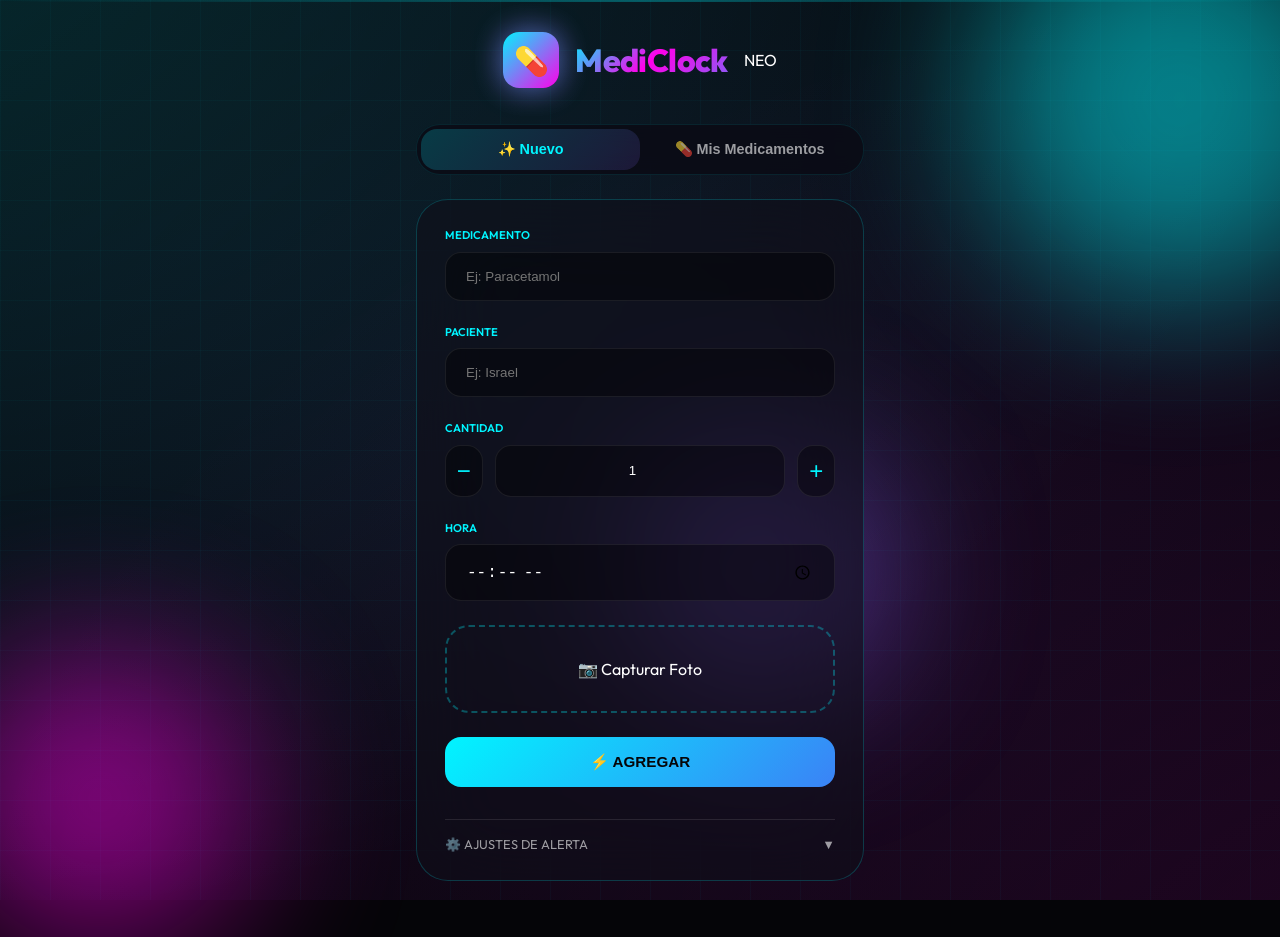
==== commit 833f3021: "Update index (2).html" ====
--- a/index (2).html
+++ b/index (2).html
@@ -196,15 +196,34 @@
 
         .form-group { margin-bottom: 1.5rem; }
         .form-label { display: block; font-size: 0.7rem; font-weight: 600; color: var(--neon-cyan); text-transform: uppercase; margin-bottom: 0.6rem; }
-        .form-input { width: 100%; padding: 1rem 1.25rem; color: var(--text-primary); background: rgba(0, 0, 0, 0.4); border: 1px solid rgba(255, 255, 255, 0.08); border-radius: var(--radius-md); outline: none; }
+        .form-input { 
+            width: 100%;
+            padding: 1rem 1.25rem;
+            color: var(--text-primary);
+            background: rgba(0, 0, 0, 0.4);
+            border: 1px solid rgba(255, 255, 255, 0.08);
+            border-radius: var(--radius-md);
+            outline: none;
+        }
+        .form-input[type="time"] {
+            width: 100%;
+            padding: 1rem 1.25rem;
+            color: var(--text-primary);
+            background: rgba(0, 0, 0, 0.4);
+            border: 1px solid rgba(255, 255, 255, 0.08);
+            border-radius: var(--radius-md);
+            outline: none;
+            font-size: 1rem;
+            -webkit-appearance: none;
+            appearance: none;
+        }
         
         .qty-row { display: flex; gap: 0.75rem; }
         .qty-btn { width: 52px; height: 52px; background: rgba(0, 0, 0, 0.4); border: 1px solid rgba(255, 255, 255, 0.08); border-radius: var(--radius-md); color: var(--neon-cyan); font-size: 1.5rem; cursor: pointer; }
 
-        /* FIX VISUAL: .med-item Reestructurado */
         .med-item {
             display: flex;
-            flex-wrap: wrap; /* Fix: permite que los elementos salten de fila */
+            flex-wrap: wrap;
             align-items: center;
             gap: 1rem;
             padding: 1.25rem;
@@ -218,19 +237,26 @@
             min-height: auto;
         }
 
-        /* Nombre y paciente arriba al 100% */
         .med-name-row {
             display: flex;
             flex-direction: column;
-            margin-bottom: 0.5rem;
+            margin-bottom: 0.75rem;
             width: 100%;
-            padding-right: 40px; /* Espacio para botón delete */
+            padding-right: 0;
         }
 
         .med-name {
-            font-size: 1.25rem; font-weight: 700; color: var(--text-primary);
-            text-transform: uppercase; letter-spacing: 0.02em; display: block;
-            width: 100%; white-space: nowrap; overflow: hidden; text-overflow: ellipsis;
+            font-size: 1.1rem;
+            font-weight: 700;
+            color: var(--text-primary);
+            text-transform: uppercase;
+            letter-spacing: 0.02em;
+            display: block;
+            width: 100%;
+            word-wrap: break-word;
+            white-space: normal;
+            line-height: 1.3;
+            margin-bottom: 0.25rem;
         }
 
         .med-patient { font-size: 0.85rem; color: var(--neon-cyan); font-weight: 600; }
@@ -244,7 +270,12 @@
         .med-info { flex: 1; min-width: 0; display: flex; flex-direction: column; }
         .med-times { display: flex; flex-wrap: wrap; gap: 0.4rem; align-items: center; }
 
-        .med-actions { position: absolute; top: 1.25rem; right: 1.25rem; }
+        .med-actions {
+            position: absolute;
+            top: 0.75rem;
+            right: 0.75rem;
+            z-index: 10;
+        }
 
         .med-delete {
             width: 36px; height: 36px; display: flex; align-items: center; justify-content: center;
@@ -279,7 +310,6 @@
     </style>
 </head>
 <body>
-    <!-- FIX Background: Tag de audio silencioso -->
     <audio id="iosWakeAudio" loop playsinline src="[data-uri]"></audio>
 
     <div class="bg-animation"></div>
@@ -325,7 +355,6 @@
                 <div class="empty" id="empty" style="text-align:center; padding:2rem;"><h3>Sin medicamentos</h3></div>
                 <div style="display:flex; gap:10px; margin-top:1rem;">
                     <button class="btn btn-secondary" id="calBtn" style="flex:1">📅 Historial</button>
-                    <button class="btn btn-secondary" id="testBtn" style="flex:1">🧪 Probar</button>
                 </div>
             </div>
         </div>
@@ -454,11 +483,15 @@
             });
 
             if (trigger && medsActuales.length > 0) {
-                const fireKey = `fired_${today}_${time}_${medsActuales.map(x=>x.id).join('')}`;
-                if (!localStorage.getItem(fireKey)) {
+                const fireKey = `fired_${today}_${time}`;
+                const lastFired = localStorage.getItem(fireKey);
+                const timeSinceLastFired = lastFired ? Date.now() - parseInt(lastFired) : Infinity;
+                
+                // Solo disparar si no se ha disparado en los últimos 3 minutos
+                if (timeSinceLastFired > 180000) {
                     horaActual = time;
                     showAlert();
-                    localStorage.setItem(fireKey, 'true');
+                    localStorage.setItem(fireKey, Date.now().toString());
                 }
             }
         }
@@ -515,8 +548,12 @@
             $('alertMedicationsList').innerHTML = medsActuales.map(m => `<div style="padding:10px; border-bottom:1px solid #333;"><b>${upper(m.nombre)}</b>: ${m.cantidad} unidades</div>`).join('');
             
             alertModal.classList.add('open');
-            playAlarmSound();
+            
+            // Primero voz, luego sonido después de 2 segundos
             playVoiceReminder();
+            setTimeout(() => {
+                playAlarmSound();
+            }, 2000);
             
             if ('vibrate' in navigator) navigator.vibrate([500, 200, 500, 200, 500]);
         }
@@ -534,18 +571,20 @@
                 li.style.borderLeft = `3px solid var(--${colorClass.split('-')[1]})`;
 
                 li.innerHTML = `
+                    <div class="med-actions"><button class="med-delete" onclick="event.stopPropagation(); deleteMed('${id}')">🗑️</button></div>
                     <div class="med-name-row">
                         <div class="med-name">${upper(m.nombre)}</div>
                         <div class="med-patient">${upper(m.paciente)}</div>
                     </div>
-                    ${m.foto ? `<img src="${m.foto}" class="med-avatar">` : `<div class="med-placeholder ${colorClass}">💊</div>`}
-                    <div class="med-info">
-                        <div class="med-times">
-                            ${m.horas.map(h => `<span class="time-chip" onclick="event.stopPropagation(); openEditTimeModal('${id}', '${h.h}', '${h.cant}')">${h.h} · ${h.cant}u</span>`).join('')}
-                            <button class="add-time-btn" onclick="event.stopPropagation(); openAddTimeModal('${id}')">+</button>
+                    <div style="display:flex; gap:1rem; align-items:center; width:100%;">
+                        ${m.foto ? `<img src="${m.foto}" class="med-avatar">` : `<div class="med-placeholder ${colorClass}">💊</div>`}
+                        <div class="med-info">
+                            <div class="med-times">
+                                ${m.horas.map(h => `<span class="time-chip" onclick="event.stopPropagation(); openEditTimeModal('${id}', '${h.h}', '${h.cant}')">${h.h} · ${h.cant}u</span>`).join('')}
+                                <button class="add-time-btn" onclick="event.stopPropagation(); openAddTimeModal('${id}')" style="width:32px;height:32px;background:rgba(0,245,255,0.1);border:1px solid rgba(0,245,255,0.3);border-radius:50%;color:var(--neon-cyan);cursor:pointer;">+</button>
+                            </div>
                         </div>
                     </div>
-                    <div class="med-actions"><button class="med-delete" onclick="event.stopPropagation(); deleteMed('${id}')">🗑️</button></div>
                 `;
                 li.onclick = () => showDetail(id);
                 lista.appendChild(li);
@@ -667,12 +706,6 @@
             calModal.classList.add('open');
         };
 
-        $('testBtn').onclick = () => {
-            medsActuales = [{nombre: 'MEDICAMENTO TEST', paciente: 'ISRAEL', cantidad: 1, foto: ''}];
-            horaActual = 'TEST';
-            showAlert();
-        };
-
         $('menos').onclick = () => { cant.value = Math.max(0.25, parseFloat(cant.value) - 0.25).toFixed(2); };
         $('mas').onclick = () => { cant.value = (parseFloat(cant.value) + 0.25).toFixed(2); };
         
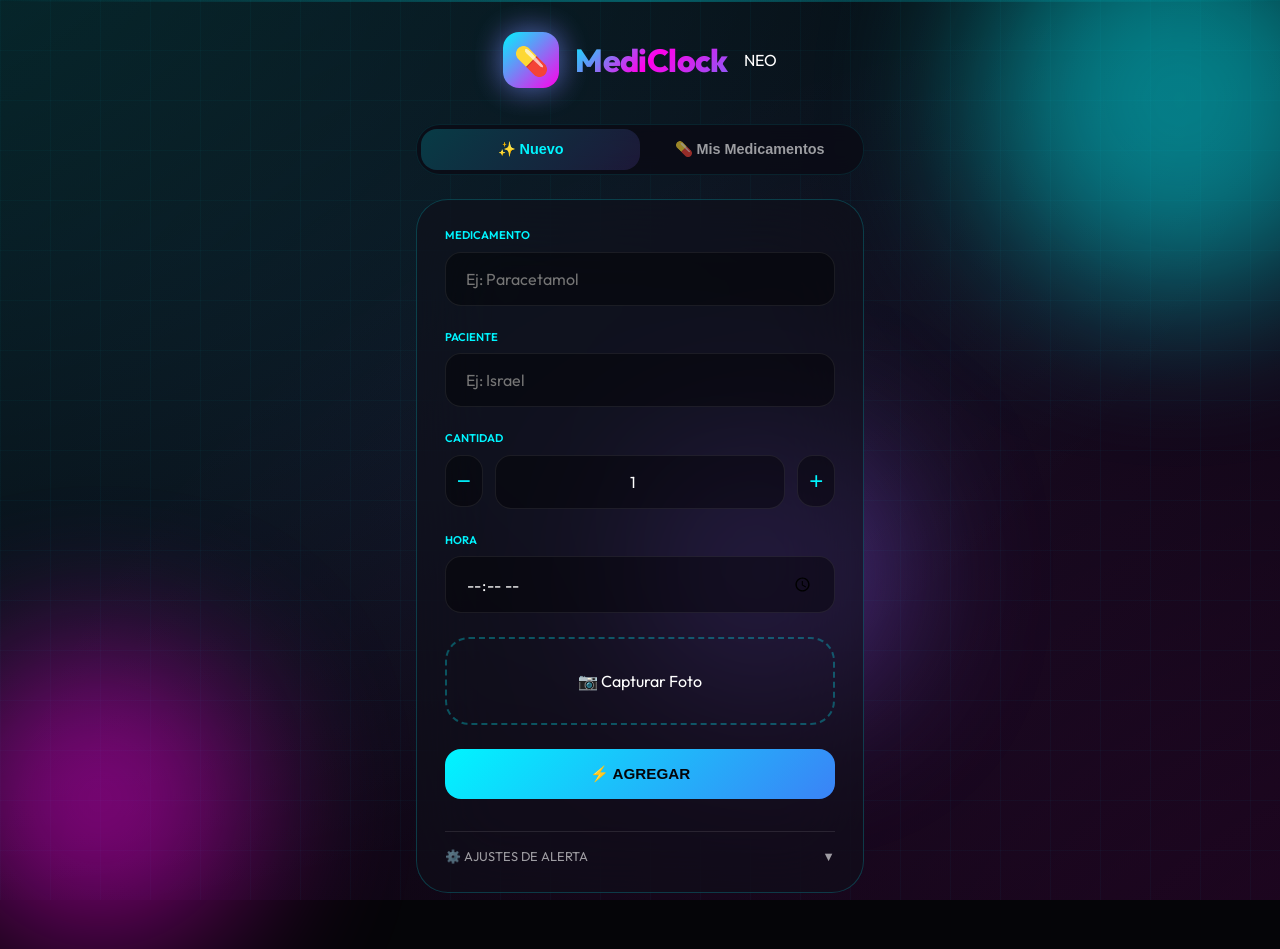
==== commit c7131878: "Update index (2).html" ====
--- a/index (2).html
+++ b/index (2).html
@@ -197,25 +197,21 @@
         .form-group { margin-bottom: 1.5rem; }
         .form-label { display: block; font-size: 0.7rem; font-weight: 600; color: var(--neon-cyan); text-transform: uppercase; margin-bottom: 0.6rem; }
         .form-input { 
-            width: 100%;
-            padding: 1rem 1.25rem;
-            color: var(--text-primary);
-            background: rgba(0, 0, 0, 0.4);
-            border: 1px solid rgba(255, 255, 255, 0.08);
-            border-radius: var(--radius-md);
+            width: 100%; 
+            padding: 1rem 1.25rem; 
+            color: var(--text-primary); 
+            background: rgba(0, 0, 0, 0.4); 
+            border: 1px solid rgba(255, 255, 255, 0.08); 
+            border-radius: var(--radius-md); 
             outline: none;
-        }
+            font-size: 16px;
+            font-family: 'Outfit', sans-serif;
+        }
+
         .form-input[type="time"] {
-            width: 100%;
-            padding: 1rem 1.25rem;
-            color: var(--text-primary);
-            background: rgba(0, 0, 0, 0.4);
-            border: 1px solid rgba(255, 255, 255, 0.08);
-            border-radius: var(--radius-md);
-            outline: none;
-            font-size: 1rem;
             -webkit-appearance: none;
             appearance: none;
+            min-height: 52px;
         }
         
         .qty-row { display: flex; gap: 0.75rem; }
@@ -224,8 +220,8 @@
         .med-item {
             display: flex;
             flex-wrap: wrap;
-            align-items: center;
-            gap: 1rem;
+            align-items: flex-start;
+            gap: 0.75rem;
             padding: 1.25rem;
             background: rgba(0, 0, 0, 0.3);
             border: 1px solid rgba(255, 255, 255, 0.05);
@@ -240,47 +236,71 @@
         .med-name-row {
             display: flex;
             flex-direction: column;
-            margin-bottom: 0.75rem;
-            width: 100%;
-            padding-right: 0;
+            width: calc(100% - 50px);
+            order: 1;
+            gap: 0.25rem;
         }
 
         .med-name {
-            font-size: 1.1rem;
+            font-size: 1.15rem;
             font-weight: 700;
             color: var(--text-primary);
             text-transform: uppercase;
             letter-spacing: 0.02em;
-            display: block;
-            width: 100%;
             word-wrap: break-word;
             white-space: normal;
-            line-height: 1.3;
-            margin-bottom: 0.25rem;
-        }
-
-        .med-patient { font-size: 0.85rem; color: var(--neon-cyan); font-weight: 600; }
+            line-height: 1.2;
+        }
+
+        .med-patient { 
+            font-size: 0.85rem; 
+            color: var(--neon-cyan); 
+            font-weight: 600; 
+        }
 
         .med-avatar, .med-placeholder {
-            width: 60px; height: 60px; border-radius: var(--radius-md);
-            object-fit: cover; border: 2px solid rgba(0, 245, 255, 0.3);
-            flex-shrink: 0; margin-top: 0;
-        }
-
-        .med-info { flex: 1; min-width: 0; display: flex; flex-direction: column; }
-        .med-times { display: flex; flex-wrap: wrap; gap: 0.4rem; align-items: center; }
-
-        .med-actions {
-            position: absolute;
-            top: 0.75rem;
-            right: 0.75rem;
+            width: 60px; 
+            height: 60px; 
+            border-radius: var(--radius-md);
+            object-fit: cover; 
+            border: 2px solid rgba(0, 245, 255, 0.3);
+            flex-shrink: 0;
+            order: 3;
+        }
+
+        .med-info { 
+            flex: 1; 
+            min-width: 200px;
+            display: flex; 
+            flex-direction: column;
+            order: 4;
+        }
+
+        .med-times { 
+            display: flex; 
+            flex-wrap: wrap; 
+            gap: 0.4rem; 
+            align-items: center; 
+        }
+
+        .med-actions { 
+            position: absolute; 
+            top: 1rem; 
+            right: 1rem;
             z-index: 10;
         }
 
         .med-delete {
-            width: 36px; height: 36px; display: flex; align-items: center; justify-content: center;
-            background: transparent; border: 1px solid rgba(255, 255, 255, 0.1);
-            border-radius: 8px; color: var(--text-muted); cursor: pointer;
+            width: 36px; 
+            height: 36px; 
+            display: flex; 
+            align-items: center; 
+            justify-content: center;
+            background: transparent; 
+            border: 1px solid rgba(255, 255, 255, 0.1);
+            border-radius: 8px; 
+            color: var(--text-muted); 
+            cursor: pointer;
         }
 
         .time-chip { display: inline-flex; align-items: center; padding: 0.35rem 0.8rem; font-size: 0.75rem; font-weight: 600; background: rgba(0, 245, 255, 0.1); border: 1px solid rgba(0, 245, 255, 0.3); border-radius: 20px; }
@@ -310,6 +330,7 @@
     </style>
 </head>
 <body>
+    <!-- FIX Background: Tag de audio silencioso -->
     <audio id="iosWakeAudio" loop playsinline src="[data-uri]"></audio>
 
     <div class="bg-animation"></div>
@@ -446,6 +467,7 @@
         let currentMedForAddTime = null;
         let editingTimeData = null;
         let checkInterval = null;
+        let lastAlertTime = '';
 
         const $ = id => document.getElementById(id);
         const upper = t => t ? t.toString().toUpperCase().trim() : '';
@@ -467,7 +489,8 @@
         function checkAlarms() {
             const now = new Date();
             const time = `${now.getHours().toString().padStart(2, '0')}:${now.getMinutes().toString().padStart(2, '0')}`;
-            const today = now.toISOString().slice(0, 10);
+            
+            if (time === lastAlertTime) return;
             
             medsActuales = [];
             let trigger = false;
@@ -483,16 +506,9 @@
             });
 
             if (trigger && medsActuales.length > 0) {
-                const fireKey = `fired_${today}_${time}`;
-                const lastFired = localStorage.getItem(fireKey);
-                const timeSinceLastFired = lastFired ? Date.now() - parseInt(lastFired) : Infinity;
-                
-                // Solo disparar si no se ha disparado en los últimos 3 minutos
-                if (timeSinceLastFired > 180000) {
-                    horaActual = time;
-                    showAlert();
-                    localStorage.setItem(fireKey, Date.now().toString());
-                }
+                lastAlertTime = time;
+                horaActual = time;
+                showAlert();
             }
         }
 
@@ -500,6 +516,7 @@
             if (!sonidoOn.checked || alarmaOn) return;
             const audio = $('audio');
             audio.src = 'https://assets.mixkit.co/sfx/download/mixkit-digital-alarm-buzzer-992.wav';
+            audio.loop = true;
             audio.volume = parseFloat(volSlider.value);
             
             // Configurar MediaSession para pantalla de bloqueo
@@ -529,19 +546,29 @@
 
         async function playVoiceReminder() {
             if (!vozOn.checked || !('speechSynthesis' in window)) return;
-            speechSynthesis.cancel();
-            
-            const pacientes = [...new Set(medsActuales.map(m => m.paciente))];
-            let msg = `Hola ${pacientes.join(' y ')}. Es hora de tu medicación. `;
-            medsActuales.forEach(m => msg += `Toma ${m.cantidad} unidades de ${m.nombre}. `);
-            
-            const u = new SpeechSynthesisUtterance(msg);
-            u.lang = 'es-ES';
-            u.volume = parseFloat(volSlider.value);
-            speechSynthesis.speak(u);
-        }
-
-        function showAlert() {
+            
+            return new Promise((resolve) => {
+                speechSynthesis.cancel();
+                
+                const pacientes = [...new Set(medsActuales.map(m => m.paciente))];
+                let msg = `Hola ${pacientes.join(' y ')}. Es hora de tu medicación. `;
+                medsActuales.forEach(m => msg += `Toma ${m.cantidad} unidades de ${m.nombre}. `);
+                
+                const u = new SpeechSynthesisUtterance(msg);
+                u.lang = 'es-ES';
+                u.volume = parseFloat(volSlider.value);
+                u.rate = 0.9;
+                
+                u.onend = () => resolve();
+                u.onerror = () => resolve();
+                
+                speechSynthesis.speak(u);
+                
+                setTimeout(() => resolve(), 15000);
+            });
+        }
+
+        async function showAlert() {
             const pacientes = [...new Set(medsActuales.map(m => m.paciente))];
             $('alertGreeting').textContent = `Hola ${pacientes.join(' y ')}`;
             $('alertTimeDisplay').textContent = horaActual;
@@ -549,11 +576,8 @@
             
             alertModal.classList.add('open');
             
-            // Primero voz, luego sonido después de 2 segundos
-            playVoiceReminder();
-            setTimeout(() => {
-                playAlarmSound();
-            }, 2000);
+            await playVoiceReminder();
+            playAlarmSound();
             
             if ('vibrate' in navigator) navigator.vibrate([500, 200, 500, 200, 500]);
         }
@@ -576,13 +600,11 @@
                         <div class="med-name">${upper(m.nombre)}</div>
                         <div class="med-patient">${upper(m.paciente)}</div>
                     </div>
-                    <div style="display:flex; gap:1rem; align-items:center; width:100%;">
-                        ${m.foto ? `<img src="${m.foto}" class="med-avatar">` : `<div class="med-placeholder ${colorClass}">💊</div>`}
-                        <div class="med-info">
-                            <div class="med-times">
-                                ${m.horas.map(h => `<span class="time-chip" onclick="event.stopPropagation(); openEditTimeModal('${id}', '${h.h}', '${h.cant}')">${h.h} · ${h.cant}u</span>`).join('')}
-                                <button class="add-time-btn" onclick="event.stopPropagation(); openAddTimeModal('${id}')" style="width:32px;height:32px;background:rgba(0,245,255,0.1);border:1px solid rgba(0,245,255,0.3);border-radius:50%;color:var(--neon-cyan);cursor:pointer;">+</button>
-                            </div>
+                    ${m.foto ? `<img src="${m.foto}" class="med-avatar">` : `<div class="med-placeholder ${colorClass}">💊</div>`}
+                    <div class="med-info">
+                        <div class="med-times">
+                            ${m.horas.map(h => `<span class="time-chip" onclick="event.stopPropagation(); openEditTimeModal('${id}', '${h.h}', '${h.cant}')">${h.h} · ${h.cant}u</span>`).join('')}
+                            <button class="add-time-btn" onclick="event.stopPropagation(); openAddTimeModal('${id}')" style="width:32px;height:32px;background:rgba(0,245,255,0.1);border:1px solid rgba(0,245,255,0.3);border-radius:50%;color:var(--neon-cyan);cursor:pointer;">+</button>
                         </div>
                     </div>
                 `;
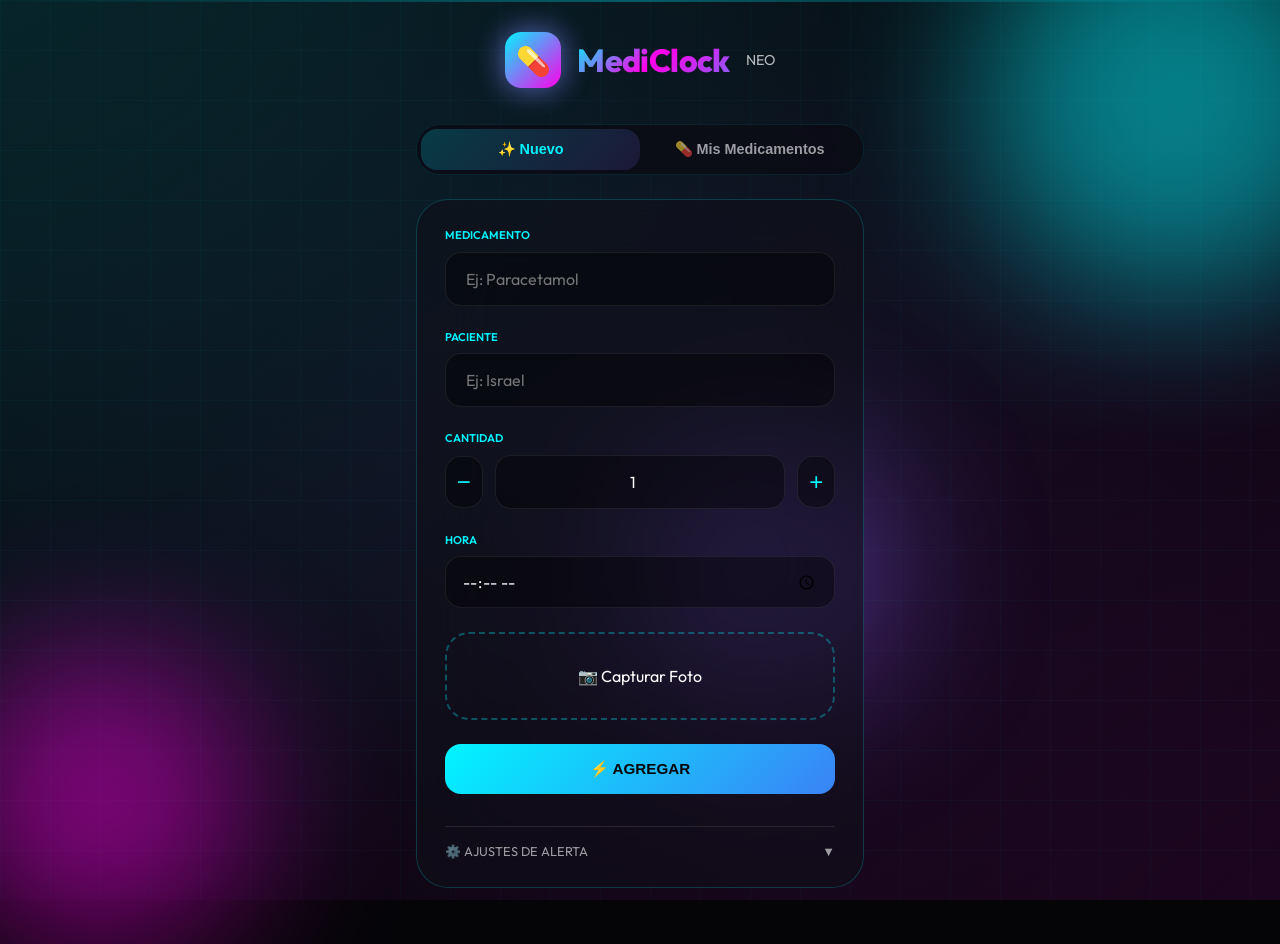
==== commit 8ae68880: "Update index (2).html" ====
--- a/index (2).html
+++ b/index (2).html
@@ -3,9 +3,10 @@
 <head>
     <meta charset="utf-8"/>
     <title>MediClock Neo</title>
-    <meta name="viewport" content="width=device-width,initial-scale=1, maximum-scale=1, user-scalable=0"/>
+    <meta name="viewport" content="width=device-width, initial-scale=1, maximum-scale=1, user-scalable=0"/>
     <meta name="apple-mobile-web-app-capable" content="yes">
     <meta name="apple-mobile-web-app-status-bar-style" content="black-translucent">
+    <meta name="theme-color" content="#00f5ff">
     <link rel="manifest" href="/manifest.json">
     <link rel="preconnect" href="https://fonts.googleapis.com">
     <link href="https://fonts.googleapis.com/css2?family=Outfit:wght@300;400;500;600;700;800&display=swap" rel="stylesheet">
@@ -160,7 +161,8 @@
             background: linear-gradient(135deg, var(--neon-cyan), var(--neon-magenta));
             border-radius: var(--radius-md);
             display: flex; align-items: center; justify-content: center;
-            font-size: 1.75rem; box-shadow: var(--glow-cyan), var(--glow-magenta);
+            font-size: 1.75rem; 
+            box-shadow: var(--glow-cyan), var(--glow-magenta);
             animation: iconPulse 3s ease-in-out infinite;
             position: relative;
         }
@@ -168,34 +170,70 @@
         .logo-text {
             font-size: 2rem; font-weight: 800; letter-spacing: -0.02em;
             background: linear-gradient(135deg, var(--neon-cyan), var(--neon-magenta), var(--neon-violet));
-            -webkit-background-clip: text; -webkit-text-fill-color: transparent; background-clip: text;
+            -webkit-background-clip: text; 
+            -webkit-text-fill-color: transparent; 
+            background-clip: text;
         }
 
         .tabs {
-            display: flex; background: rgba(10, 10, 20, 0.8); border-radius: var(--radius-lg);
-            padding: 0.25rem; margin-bottom: 1.5rem; border: 1px solid rgba(0, 245, 255, 0.1);
+            display: flex; 
+            background: rgba(10, 10, 20, 0.8); 
+            border-radius: var(--radius-lg);
+            padding: 0.25rem; 
+            margin-bottom: 1.5rem; 
+            border: 1px solid rgba(0, 245, 255, 0.1);
             backdrop-filter: blur(10px);
         }
 
         .tab {
-            flex: 1; text-align: center; padding: 0.75rem 1rem; font-size: 0.9rem;
-            font-weight: 600; color: var(--text-secondary); background: transparent;
-            border: none; border-radius: var(--radius-md); cursor: pointer; transition: 0.3s;
-        }
-
-        .tab.active { background: linear-gradient(135deg, rgba(0, 245, 255, 0.2), rgba(139, 92, 246, 0.15)); color: var(--neon-cyan); }
-
-        .tab-content { display: none; animation: fadeIn 0.4s ease; }
-        .tab-content.active { display: block; }
+            flex: 1; 
+            text-align: center; 
+            padding: 0.75rem 1rem; 
+            font-size: 0.9rem;
+            font-weight: 600; 
+            color: var(--text-secondary); 
+            background: transparent;
+            border: none; 
+            border-radius: var(--radius-md); 
+            cursor: pointer; 
+            transition: 0.3s;
+        }
+
+        .tab.active { 
+            background: linear-gradient(135deg, rgba(0, 245, 255, 0.2), rgba(139, 92, 246, 0.15)); 
+            color: var(--neon-cyan); 
+        }
+
+        .tab-content { 
+            display: none; 
+            animation: fadeIn 0.4s ease; 
+        }
+        .tab-content.active { 
+            display: block; 
+        }
 
         .card {
-            background: var(--bg-card); backdrop-filter: blur(40px);
-            border: 1px solid var(--border-glow); border-radius: var(--radius-xl);
-            padding: 1.75rem; margin-bottom: 1.5rem; position: relative; overflow: hidden;
-        }
-
-        .form-group { margin-bottom: 1.5rem; }
-        .form-label { display: block; font-size: 0.7rem; font-weight: 600; color: var(--neon-cyan); text-transform: uppercase; margin-bottom: 0.6rem; }
+            background: var(--bg-card); 
+            backdrop-filter: blur(40px);
+            border: 1px solid var(--border-glow); 
+            border-radius: var(--radius-xl);
+            padding: 1.75rem; 
+            margin-bottom: 1.5rem; 
+            position: relative; 
+            overflow: hidden;
+        }
+
+        .form-group { 
+            margin-bottom: 1.5rem; 
+        }
+        .form-label { 
+            display: block; 
+            font-size: 0.7rem; 
+            font-weight: 600; 
+            color: var(--neon-cyan); 
+            text-transform: uppercase; 
+            margin-bottom: 0.6rem; 
+        }
         .form-input { 
             width: 100%; 
             padding: 1rem 1.25rem; 
@@ -208,18 +246,35 @@
             font-family: 'Outfit', sans-serif;
         }
 
+        /* Corrección para iPhone: input time */
         .form-input[type="time"] {
             -webkit-appearance: none;
             appearance: none;
             min-height: 52px;
-        }
-        
-        .qty-row { display: flex; gap: 0.75rem; }
-        .qty-btn { width: 52px; height: 52px; background: rgba(0, 0, 0, 0.4); border: 1px solid rgba(255, 255, 255, 0.08); border-radius: var(--radius-md); color: var(--neon-cyan); font-size: 1.5rem; cursor: pointer; }
+            width: 100%;
+            padding: 0.75rem 1rem;
+            font-size: 1rem;
+        }
+
+        .qty-row { 
+            display: flex; 
+            gap: 0.75rem; 
+            align-items: center;
+        }
+        .qty-btn { 
+            width: 52px; 
+            height: 52px; 
+            background: rgba(0, 0, 0, 0.4); 
+            border: 1px solid rgba(255, 255, 255, 0.08); 
+            border-radius: var(--radius-md); 
+            color: var(--neon-cyan); 
+            font-size: 1.5rem; 
+            cursor: pointer; 
+        }
 
         .med-item {
             display: flex;
-            flex-wrap: wrap;
+            flex-direction: column;
             align-items: flex-start;
             gap: 0.75rem;
             padding: 1.25rem;
@@ -233,12 +288,20 @@
             min-height: auto;
         }
 
+        .med-header {
+            width: 100%;
+            display: flex;
+            justify-content: space-between;
+            align-items: flex-start;
+        }
+
         .med-name-row {
+            flex: 1;
             display: flex;
             flex-direction: column;
-            width: calc(100% - 50px);
-            order: 1;
             gap: 0.25rem;
+            min-width: 0;
+            padding-right: 10px;
         }
 
         .med-name {
@@ -249,7 +312,8 @@
             letter-spacing: 0.02em;
             word-wrap: break-word;
             white-space: normal;
-            line-height: 1.2;
+            line-height: 1.3;
+            width: 100%;
         }
 
         .med-patient { 
@@ -265,15 +329,15 @@
             object-fit: cover; 
             border: 2px solid rgba(0, 245, 255, 0.3);
             flex-shrink: 0;
-            order: 3;
+            align-self: flex-end;
+            margin-top: 0.5rem;
         }
 
         .med-info { 
-            flex: 1; 
-            min-width: 200px;
+            width: 100%;
             display: flex; 
             flex-direction: column;
-            order: 4;
+            margin-top: 0.5rem;
         }
 
         .med-times { 
@@ -303,44 +367,155 @@
             cursor: pointer;
         }
 
-        .time-chip { display: inline-flex; align-items: center; padding: 0.35rem 0.8rem; font-size: 0.75rem; font-weight: 600; background: rgba(0, 245, 255, 0.1); border: 1px solid rgba(0, 245, 255, 0.3); border-radius: 20px; }
-
-        .photo-zone { border: 2px dashed rgba(0, 245, 255, 0.3); border-radius: var(--radius-lg); padding: 2rem; text-align: center; cursor: pointer; }
-        .photo-preview { width: 100%; aspect-ratio: 16/9; object-fit: cover; border-radius: var(--radius-lg); border: 2px solid var(--neon-cyan); display: none; }
-        .photo-preview.active { display: block; }
-
-        .btn { display: inline-flex; align-items: center; justify-content: center; padding: 1rem 1.75rem; font-size: 0.95rem; font-weight: 600; border-radius: var(--radius-md); border: none; cursor: pointer; transition: 0.4s; }
-        .btn-primary { background: linear-gradient(135deg, var(--neon-cyan), var(--neon-blue)); color: var(--bg-dark); width: 100%; }
-        .btn-secondary { background: rgba(255, 255, 255, 0.05); color: var(--text-primary); border: 1px solid rgba(255, 255, 255, 0.1); }
-        .btn-danger { background: #ff4757; color: white; }
-        .btn-success { background: var(--neon-green); color: var(--bg-dark); }
-
-        .modal-bg { display: none; position: fixed; inset: 0; background: rgba(5, 5, 8, 0.95); backdrop-filter: blur(20px); z-index: 1000; align-items: center; justify-content: center; padding: 1.25rem; }
-        .modal-bg.open { display: flex; }
-        .modal { background: linear-gradient(180deg, rgba(20, 20, 35, 0.95), rgba(10, 10, 18, 0.98)); border: 1px solid rgba(0, 245, 255, 0.2); border-radius: var(--radius-xl); width: 100%; max-width: 420px; max-height: 85vh; overflow: hidden; display: flex; flex-direction: column; }
+        .time-chip { 
+            display: inline-flex; 
+            align-items: center; 
+            padding: 0.35rem 0.8rem; 
+            font-size: 0.75rem; 
+            font-weight: 600; 
+            background: rgba(0, 245, 255, 0.1); 
+            border: 1px solid rgba(0, 245, 255, 0.3); 
+            border-radius: 20px; 
+        }
+
+        .photo-zone { 
+            border: 2px dashed rgba(0, 245, 255, 0.3); 
+            border-radius: var(--radius-lg); 
+            padding: 2rem; 
+            text-align: center; 
+            cursor: pointer; 
+        }
+        .photo-preview { 
+            width: 100%; 
+            aspect-ratio: 16/9; 
+            object-fit: cover; 
+            border-radius: var(--radius-lg); 
+            border: 2px solid var(--neon-cyan); 
+            display: none; 
+        }
+        .photo-preview.active { 
+            display: block; 
+        }
+
+        .btn { 
+            display: inline-flex; 
+            align-items: center; 
+            justify-content: center; 
+            padding: 1rem 1.75rem; 
+            font-size: 0.95rem; 
+            font-weight: 600; 
+            border-radius: var(--radius-md); 
+            border: none; 
+            cursor: pointer; 
+            transition: 0.4s; 
+        }
+        .btn-primary { 
+            background: linear-gradient(135deg, var(--neon-cyan), var(--neon-blue)); 
+            color: var(--bg-dark); 
+            width: 100%; 
+        }
+        .btn-secondary { 
+            background: rgba(255, 255, 255, 0.05); 
+            color: var(--text-primary); 
+            border: 1px solid rgba(255, 255, 255, 0.1); 
+        }
+        .btn-danger { 
+            background: #ff4757; 
+            color: white; 
+        }
+        .btn-success { 
+            background: var(--neon-green); 
+            color: var(--bg-dark); 
+        }
+
+        .modal-bg { 
+            display: none; 
+            position: fixed; 
+            inset: 0; 
+            background: rgba(5, 5, 8, 0.95); 
+            backdrop-filter: blur(20px); 
+            z-index: 1000; 
+            align-items: center; 
+            justify-content: center; 
+            padding: 1.25rem; 
+        }
+        .modal-bg.open { 
+            display: flex; 
+        }
+        .modal { 
+            background: linear-gradient(180deg, rgba(20, 20, 35, 0.95), rgba(10, 10, 18, 0.98)); 
+            border: 1px solid rgba(0, 245, 255, 0.2); 
+            border-radius: var(--radius-xl); 
+            width: 100%; 
+            max-width: 420px; 
+            max-height: 85vh; 
+            overflow: hidden; 
+            display: flex; 
+            flex-direction: column; 
+        }
         
-        .alert-clock-icon { width: 80px; height: 80px; margin: 0 auto 1.5rem; background: var(--neon-cyan); border-radius: 50%; display: flex; align-items: center; justify-content: center; font-size: 2.5rem; animation: pulse 2s infinite; }
-        @keyframes pulse { 0% { transform: scale(1); opacity: 1; } 50% { transform: scale(1.1); opacity: 0.7; } 100% { transform: scale(1); opacity: 1; } }
-
-        .scanline { position: fixed; top: 0; left: 0; width: 100%; height: 2px; background: linear-gradient(90deg, transparent, var(--neon-cyan), transparent); opacity: 0.3; animation: scan 8s linear infinite; pointer-events: none; z-index: 9999; }
-        @keyframes scan { 0% { top: 0; } 100% { top: 100%; } }
+        .alert-clock-icon { 
+            width: 80px; 
+            height: 80px; 
+            margin: 0 auto 1.5rem; 
+            background: var(--neon-cyan); 
+            border-radius: 50%; 
+            display: flex; 
+            align-items: center; 
+            justify-content: center; 
+            font-size: 2.5rem; 
+            animation: pulse 2s infinite; 
+        }
+        @keyframes pulse { 
+            0% { transform: scale(1); opacity: 1; } 
+            50% { transform: scale(1.1); opacity: 0.7; } 
+            100% { transform: scale(1); opacity: 1; } 
+        }
+
+        .scanline { 
+            position: fixed; 
+            top: 0; 
+            left: 0; 
+            width: 100%; 
+            height: 2px; 
+            background: linear-gradient(90deg, transparent, var(--neon-cyan), transparent); 
+            opacity: 0.3; 
+            animation: scan 8s linear infinite; 
+            pointer-events: none; 
+            z-index: 9999; 
+        }
+        @keyframes scan { 
+            0% { top: 0; } 
+            100% { top: 100%; } 
+        }
 
         .color-1 { background: linear-gradient(135deg, var(--neon-cyan), var(--neon-blue)); }
         .color-2 { background: linear-gradient(135deg, var(--neon-magenta), var(--neon-violet)); }
+        
+        @keyframes fadeIn {
+            from { opacity: 0; transform: translateY(10px); }
+            to { opacity: 1; transform: translateY(0); }
+        }
     </style>
 </head>
 <body>
-    <!-- FIX Background: Tag de audio silencioso -->
-    <audio id="iosWakeAudio" loop playsinline src="[data-uri]"></audio>
+    <!-- Audio silencioso para iOS background -->
+    <audio id="iosWakeAudio" loop playsinline muted preload="auto" src="[data-uri]"></audio>
 
     <div class="bg-animation"></div>
     <div class="grid-pattern"></div>
-    <div class="orb orb-1"></div><div class="orb orb-2"></div><div class="orb orb-3"></div>
+    <div class="orb orb-1"></div>
+    <div class="orb orb-2"></div>
+    <div class="orb orb-3"></div>
     <div class="scanline"></div>
 
     <div class="app">
         <header class="header">
-            <div class="logo"><div class="logo-icon">💊</div><span class="logo-text">MediClock</span><span class="logo-badge">NEO</span></div>
+            <div class="logo">
+                <div class="logo-icon">💊</div>
+                <span class="logo-text">MediClock</span>
+                <span class="logo-badge" style="font-size:0.9em; opacity:0.7;">NEO</span>
+            </div>
         </header>
 
         <div class="tabs">
@@ -350,21 +525,51 @@
 
         <div class="tab-content active" id="tabContentNuevo">
             <div class="card">
-                <div class="form-group"><label class="form-label">Medicamento</label><input type="text" id="nombre" class="form-input" placeholder="Ej: Paracetamol"></div>
-                <div class="form-group"><label class="form-label">Paciente</label><input type="text" id="paciente" class="form-input" placeholder="Ej: Israel"></div>
-                <div class="form-group"><label class="form-label">Cantidad</label>
-                    <div class="qty-row"><button class="qty-btn" id="menos">−</button><input type="number" id="cant" class="form-input" value="1" step="0.25" style="text-align:center"><button class="qty-btn" id="mas">+</button></div>
+                <div class="form-group">
+                    <label class="form-label">Medicamento</label>
+                    <input type="text" id="nombre" class="form-input" placeholder="Ej: Paracetamol">
                 </div>
-                <div class="form-group"><label class="form-label">Hora</label><input type="time" id="hora" class="form-input"></div>
-                <div class="form-group"><div class="photo-zone" id="photoZone">📷 Capturar Foto</div><img id="photoPreview" class="photo-preview"></div>
+                <div class="form-group">
+                    <label class="form-label">Paciente</label>
+                    <input type="text" id="paciente" class="form-input" placeholder="Ej: Israel">
+                </div>
+                <div class="form-group">
+                    <label class="form-label">Cantidad</label>
+                    <div class="qty-row">
+                        <button class="qty-btn" id="menos">−</button>
+                        <input type="number" id="cant" class="form-input" value="1" step="0.25" style="text-align:center">
+                        <button class="qty-btn" id="mas">+</button>
+                    </div>
+                </div>
+                <div class="form-group">
+                    <label class="form-label">Hora</label>
+                    <input type="time" id="hora" class="form-input">
+                </div>
+                <div class="form-group">
+                    <div class="photo-zone" id="photoZone">📷 Capturar Foto</div>
+                    <img id="photoPreview" class="photo-preview">
+                </div>
                 <button class="btn btn-primary" id="addBtn">⚡ AGREGAR</button>
                 
                 <div class="settings" style="margin-top:2rem; border-top:1px solid rgba(255,255,255,0.1); padding-top:1rem;">
-                    <div id="settingsToggle" style="cursor:pointer; display:flex; justify-content:space-between; font-size:0.8rem; color:var(--text-secondary);"><span>⚙️ AJUSTES DE ALERTA</span><span id="settingsArrow">▼</span></div>
+                    <div id="settingsToggle" style="cursor:pointer; display:flex; justify-content:space-between; font-size:0.8rem; color:var(--text-secondary);">
+                        <span>⚙️ AJUSTES DE ALERTA</span>
+                        <span id="settingsArrow">▼</span>
+                    </div>
                     <div id="settingsPanel" style="display:none; padding-top:1rem;">
-                        <div style="display:flex; justify-content:space-between; margin-bottom:1rem;"><span>Sonido</span><input type="checkbox" id="sonidoOn" checked></div>
-                        <div style="display:flex; justify-content:space-between; margin-bottom:1rem;"><span>Voz</span><input type="checkbox" id="vozOn" checked></div>
-                        <div style="margin-bottom:1rem;"><span>Volumen</span><input type="range" id="volSlider" min="0" max="1" step="0.1" value="0.7" style="width:100%"><span id="volValue" style="font-size:0.7rem">70%</span></div>
+                        <div style="display:flex; justify-content:space-between; margin-bottom:1rem;">
+                            <span>Sonido</span>
+                            <input type="checkbox" id="sonidoOn" checked>
+                        </div>
+                        <div style="display:flex; justify-content:space-between; margin-bottom:1rem;">
+                            <span>Voz</span>
+                            <input type="checkbox" id="vozOn" checked>
+                        </div>
+                        <div style="margin-bottom:1rem;">
+                            <span>Volumen</span>
+                            <input type="range" id="volSlider" min="0" max="1" step="0.1" value="0.7" style="width:100%">
+                            <span id="volValue" style="font-size:0.7rem">70%</span>
+                        </div>
                     </div>
                 </div>
             </div>
@@ -373,9 +578,12 @@
         <div class="tab-content" id="tabContentMedicamentos">
             <div class="card">
                 <ul class="med-list" id="lista"></ul>
-                <div class="empty" id="empty" style="text-align:center; padding:2rem;"><h3>Sin medicamentos</h3></div>
+                <div class="empty" id="empty" style="text-align:center; padding:2rem;">
+                    <h3>Sin medicamentos</h3>
+                </div>
                 <div style="display:flex; gap:10px; margin-top:1rem;">
                     <button class="btn btn-secondary" id="calBtn" style="flex:1">📅 Historial</button>
+                    <!-- ❌ Botón "Probar alarma" ELIMINADO -->
                 </div>
             </div>
         </div>
@@ -438,25 +646,25 @@
         </div>
     </div>
 
-    <audio id="audio" preload="auto" loop></audio>
+    <audio id="audio" preload="auto" loop playsinline></audio>
 
     <script>
-        // Lógica de Heartbeat para evitar que iOS suspenda la app
+        // Audio hack para iOS background
         function initAudioHack() {
             const silentAudio = document.getElementById('iosWakeAudio');
             if (silentAudio) {
+                silentAudio.muted = false;
                 silentAudio.play().then(() => {
-                    console.log("🚀 Latido de audio iniciado para segundo plano");
-                    // Una vez activado, eliminamos los listeners para evitar repeticiones
+                    console.log("🔊 Audio background activado para iOS");
                     window.removeEventListener('touchstart', initAudioHack);
                     window.removeEventListener('click', initAudioHack);
-                }).catch(err => console.log("Audio bloqueado:", err));
+                }).catch(err => console.warn("🔇 Audio background bloqueado:", err));
             }
         }
         window.addEventListener('touchstart', initAudioHack, { once: true });
         window.addEventListener('click', initAudioHack, { once: true });
 
-        // Variables globales
+        // Variables
         let meds = JSON.parse(localStorage.getItem('medsMC2') || '{}');
         let foto = '';
         let alarmaOn = false;
@@ -467,20 +675,18 @@
         let currentMedForAddTime = null;
         let editingTimeData = null;
         let checkInterval = null;
-        let lastAlertTime = '';
+        let lastAlertTimestamp = 0; // ✅ Ahora usamos timestamp para evitar reinicios
 
         const $ = id => document.getElementById(id);
         const upper = t => t ? t.toString().toUpperCase().trim() : '';
 
-        // Sistema de alarmas mejorado
+        // Sistema de alarmas
         function initializeAlarmSystem() {
             if ('Notification' in window) Notification.requestPermission();
-            
             checkAlarms();
             if (checkInterval) clearInterval(checkInterval);
-            checkInterval = setInterval(checkAlarms, 20000); // Revisar cada 20 segundos
-
-            // Al volver del segundo plano, revisar inmediatamente
+            checkInterval = setInterval(checkAlarms, 15000); // Cada 15 segundos
+
             document.addEventListener('visibilitychange', () => {
                 if (!document.hidden) checkAlarms();
             });
@@ -488,17 +694,19 @@
 
         function checkAlarms() {
             const now = new Date();
-            const time = `${now.getHours().toString().padStart(2, '0')}:${now.getMinutes().toString().padStart(2, '0')}`;
-            
-            if (time === lastAlertTime) return;
-            
+            const timeKey = `${now.getHours().toString().padStart(2, '0')}:${now.getMinutes().toString().padStart(2, '0')}`;
+            const currentMinuteStart = new Date(now.getFullYear(), now.getMonth(), now.getDate(), now.getHours(), now.getMinutes(), 0, 0).getTime();
+
+            // Evitar alertas repetidas en el mismo minuto
+            if (lastAlertTimestamp >= currentMinuteStart) return;
+
             medsActuales = [];
             let trigger = false;
 
             Object.keys(meds).forEach(id => {
                 const m = meds[id];
                 m.horas.forEach(h => {
-                    if (h.h === time) {
+                    if (h.h === timeKey) {
                         medsActuales.push({id, paciente: m.paciente, nombre: m.nombre, cantidad: h.cant, foto: m.foto});
                         trigger = true;
                     }
@@ -506,10 +714,30 @@
             });
 
             if (trigger && medsActuales.length > 0) {
-                lastAlertTime = time;
-                horaActual = time;
+                lastAlertTimestamp = currentMinuteStart;
+                horaActual = timeKey;
                 showAlert();
             }
+        }
+
+        async function playVoiceReminder() {
+            if (!vozOn.checked || !('speechSynthesis' in window)) return true;
+
+            return new Promise((resolve) => {
+                speechSynthesis.cancel();
+                const pacientes = [...new Set(medsActuales.map(m => m.paciente))];
+                let msg = `Hola ${pacientes.join(' y ')}. Es hora de tu medicación. `;
+                medsActuales.forEach(m => msg += `Toma ${m.cantidad} unidades de ${m.nombre}. `);
+
+                const u = new SpeechSynthesisUtterance(msg);
+                u.lang = 'es-ES';
+                u.volume = parseFloat(volSlider.value);
+                u.rate = 0.85;
+
+                u.onend = u.onerror = () => resolve();
+                speechSynthesis.speak(u);
+                setTimeout(resolve, 12000); // Timeout de seguridad
+            });
         }
 
         function playAlarmSound() {
@@ -519,7 +747,6 @@
             audio.loop = true;
             audio.volume = parseFloat(volSlider.value);
             
-            // Configurar MediaSession para pantalla de bloqueo
             if ('mediaSession' in navigator) {
                 navigator.mediaSession.metadata = new MediaMetadata({
                     title: 'MediClock NEO: ¡Hora de medicación!',
@@ -531,55 +758,38 @@
             audio.play().then(() => {
                 alarmaOn = true;
             }).catch(() => {
+                // Fallback simple si el loop falla
                 intervalo = setInterval(() => {
-                    new Audio('https://assets.mixkit.co/sfx/preview/mixkit-alarm-digital-clock-beep-989.mp3').play();
-                }, 2000);
+                    const fallback = new Audio('https://assets.mixkit.co/sfx/preview/mixkit-alarm-digital-clock-beep-989.mp3');
+                    fallback.volume = parseFloat(volSlider.value);
+                    fallback.play().catch(() => {});
+                }, 3000);
             });
+        }
+
+        async function showAlert() {
+            const pacientes = [...new Set(medsActuales.map(m => m.paciente))];
+            $('alertGreeting').textContent = `Hola ${pacientes.join(' y ')}`;
+            $('alertTimeDisplay').textContent = horaActual;
+            $('alertMedicationsList').innerHTML = medsActuales.map(m => 
+                `<div style="padding:10px; border-bottom:1px solid #333;"><b>${upper(m.nombre)}</b>: ${m.cantidad} unidades</div>`
+            ).join('');
+
+            alertModal.classList.add('open');
+
+            // ✅ Primero voz, luego sonido
+            await playVoiceReminder();
+            playAlarmSound();
+
+            if ('vibrate' in navigator) navigator.vibrate([500, 200, 500, 200, 500]);
         }
 
         function stopAlarm() {
             alarmaOn = false;
             if (intervalo) clearInterval(intervalo);
             $('audio').pause();
+            $('audio').currentTime = 0;
             if ('speechSynthesis' in window) speechSynthesis.cancel();
-        }
-
-        async function playVoiceReminder() {
-            if (!vozOn.checked || !('speechSynthesis' in window)) return;
-            
-            return new Promise((resolve) => {
-                speechSynthesis.cancel();
-                
-                const pacientes = [...new Set(medsActuales.map(m => m.paciente))];
-                let msg = `Hola ${pacientes.join(' y ')}. Es hora de tu medicación. `;
-                medsActuales.forEach(m => msg += `Toma ${m.cantidad} unidades de ${m.nombre}. `);
-                
-                const u = new SpeechSynthesisUtterance(msg);
-                u.lang = 'es-ES';
-                u.volume = parseFloat(volSlider.value);
-                u.rate = 0.9;
-                
-                u.onend = () => resolve();
-                u.onerror = () => resolve();
-                
-                speechSynthesis.speak(u);
-                
-                setTimeout(() => resolve(), 15000);
-            });
-        }
-
-        async function showAlert() {
-            const pacientes = [...new Set(medsActuales.map(m => m.paciente))];
-            $('alertGreeting').textContent = `Hola ${pacientes.join(' y ')}`;
-            $('alertTimeDisplay').textContent = horaActual;
-            $('alertMedicationsList').innerHTML = medsActuales.map(m => `<div style="padding:10px; border-bottom:1px solid #333;"><b>${upper(m.nombre)}</b>: ${m.cantidad} unidades</div>`).join('');
-            
-            alertModal.classList.add('open');
-            
-            await playVoiceReminder();
-            playAlarmSound();
-            
-            if ('vibrate' in navigator) navigator.vibrate([500, 200, 500, 200, 500]);
         }
 
         function render() {
@@ -592,13 +802,16 @@
                 const colorClass = getMedColor(m.nombre);
                 const li = document.createElement('li');
                 li.className = 'med-item';
-                li.style.borderLeft = `3px solid var(--${colorClass.split('-')[1]})`;
 
                 li.innerHTML = `
-                    <div class="med-actions"><button class="med-delete" onclick="event.stopPropagation(); deleteMed('${id}')">🗑️</button></div>
-                    <div class="med-name-row">
-                        <div class="med-name">${upper(m.nombre)}</div>
-                        <div class="med-patient">${upper(m.paciente)}</div>
+                    <div class="med-header">
+                        <div class="med-name-row">
+                            <div class="med-name">${upper(m.nombre)}</div>
+                            <div class="med-patient">${upper(m.paciente)}</div>
+                        </div>
+                        <div class="med-actions">
+                            <button class="med-delete" onclick="event.stopPropagation(); deleteMed('${id}')">🗑️</button>
+                        </div>
                     </div>
                     ${m.foto ? `<img src="${m.foto}" class="med-avatar">` : `<div class="med-placeholder ${colorClass}">💊</div>`}
                     <div class="med-info">
@@ -614,15 +827,15 @@
         }
 
         function getMedColor(n) {
-            if(!medColors[n]) {
-                const c = ['color-1', 'color-2'];
-                medColors[n] = c[Object.keys(medColors).length % 2];
+            if (!medColors[n]) {
+                const classes = ['color-1', 'color-2'];
+                medColors[n] = classes[Object.keys(medColors).length % 2];
             }
             return medColors[n];
         }
 
         window.deleteMed = (id) => {
-            if(confirm('¿Eliminar medicamento?')) {
+            if (confirm('¿Eliminar medicamento?')) {
                 delete meds[id];
                 save();
                 render();
@@ -647,16 +860,20 @@
             $('detailPatient').textContent = upper(m.paciente);
             $('detailMainImg').src = m.foto || '';
             $('detailMainImg').style.display = m.foto ? 'block' : 'none';
-            $('detailTimes').innerHTML = m.horas.map(h => `<div style="padding:10px; background:rgba(0,0,0,0.3); margin-bottom:5px; border-radius:8px;">${h.h} - ${h.cant}u</div>`).join('');
+            $('detailTimes').innerHTML = m.horas.map(h => 
+                `<div style="padding:10px; background:rgba(0,0,0,0.3); margin-bottom:5px; border-radius:8px;">${h.h} - ${h.cant}u</div>`
+            ).join('');
             detailModal.classList.add('open');
         }
 
-        function save() { localStorage.setItem('medsMC2', JSON.stringify(meds)); }
+        function save() {
+            localStorage.setItem('medsMC2', JSON.stringify(meds));
+        }
 
         // Handlers
         $('addBtn').onclick = () => {
             const n = upper(nombre.value), p = upper(paciente.value), h = hora.value, c = parseFloat(cant.value);
-            if(!n || !h) return alert('Faltan datos');
+            if (!n || !h) return alert('Faltan datos');
             const id = Date.now().toString();
             meds[id] = { nombre: n, paciente: p, foto, horas: [{h, cant: c}] };
             save(); render();
@@ -669,16 +886,19 @@
             input.type = 'file'; input.accept = 'image/*'; input.capture = 'environment';
             input.onchange = e => {
                 const file = e.target.files[0];
+                if (!file) return;
                 const reader = new FileReader();
                 reader.onload = ev => {
                     const img = new Image();
                     img.onload = () => {
                         const canvas = document.createElement('canvas');
                         const ctx = canvas.getContext('2d');
-                        canvas.width = 600; canvas.height = (img.height * 600) / img.width;
-                        ctx.drawImage(img, 0, 0, 600, canvas.height);
-                        foto = canvas.toDataURL('image/jpeg', 0.6);
-                        photoPreview.src = foto; photoPreview.classList.add('active');
+                        canvas.width = 400;
+                        canvas.height = (img.height * 400) / img.width;
+                        ctx.drawImage(img, 0, 0, canvas.width, canvas.height);
+                        foto = canvas.toDataURL('image/jpeg', 0.7);
+                        photoPreview.src = foto;
+                        photoPreview.classList.add('active');
                     };
                     img.src = ev.target.result;
                 };
@@ -689,7 +909,7 @@
 
         $('saveAddTime').onclick = () => {
             const h = $('newHora').value, c = parseFloat($('newCant').value);
-            if(!h) return;
+            if (!h) return;
             meds[currentMedForAddTime].horas.push({h, cant: c});
             meds[currentMedForAddTime].horas.sort((a,b) => a.h.localeCompare(b.h));
             save(); render(); addTimeModal.classList.remove('open');
@@ -706,30 +926,43 @@
         $('deleteTime').onclick = () => {
             const m = meds[editingTimeData.id];
             m.horas = m.horas.filter(x => x.h !== editingTimeData.oldH);
-            if(m.horas.length === 0) delete meds[editingTimeData.id];
+            if (m.horas.length === 0) delete meds[editingTimeData.id];
             save(); render(); editTimeModal.classList.remove('open');
         };
 
         $('alertTake').onclick = () => {
             const hist = JSON.parse(localStorage.getItem('tomasMC') || '[]');
-            medsActuales.forEach(m => hist.push({fecha: new Date().toISOString(), nombre: m.nombre, paciente: m.paciente, hora: horaActual}));
+            medsActuales.forEach(m => hist.push({
+                fecha: new Date().toISOString(),
+                nombre: m.nombre,
+                paciente: m.paciente,
+                hora: horaActual
+            }));
             localStorage.setItem('tomasMC', JSON.stringify(hist));
-            alertModal.classList.remove('open'); stopAlarm();
+            alertModal.classList.remove('open');
+            stopAlarm();
         };
 
         $('calBtn').onclick = () => {
             const hist = JSON.parse(localStorage.getItem('tomasMC') || '[]');
-            $('calBody').innerHTML = hist.reverse().map(t => `
-                <div style="padding:10px; border-bottom:1px solid #222;">
-                    <b>${upper(t.nombre)}</b> - ${upper(t.paciente)}<br>
-                    <small>${new Date(t.fecha).toLocaleString()}</small>
-                </div>
-            `).join('') || 'Sin registros';
+            $('calBody').innerHTML = hist.length ? 
+                hist.reverse().map(t => `
+                    <div style="padding:10px; border-bottom:1px solid #222;">
+                        <b>${upper(t.nombre)}</b> - ${upper(t.paciente)}<br>
+                        <small>${new Date(t.fecha).toLocaleString()}</small>
+                    </div>
+                `).join('') : 'Sin registros';
             calModal.classList.add('open');
         };
 
-        $('menos').onclick = () => { cant.value = Math.max(0.25, parseFloat(cant.value) - 0.25).toFixed(2); };
-        $('mas').onclick = () => { cant.value = (parseFloat(cant.value) + 0.25).toFixed(2); };
+        $('menos').onclick = () => { 
+            const val = parseFloat(cant.value) || 1;
+            cant.value = Math.max(0.25, val - 0.25).toFixed(2); 
+        };
+        $('mas').onclick = () => { 
+            const val = parseFloat(cant.value) || 1;
+            cant.value = (val + 0.25).toFixed(2); 
+        };
         
         $('settingsToggle').onclick = () => {
             const p = $('settingsPanel');
@@ -737,13 +970,15 @@
             $('settingsArrow').textContent = p.style.display === 'none' ? '▼' : '▲';
         };
 
-        volSlider.oninput = function() { $('volValue').textContent = Math.round(this.value * 100) + '%'; };
+        volSlider.oninput = function() { 
+            $('volValue').textContent = Math.round(this.value * 100) + '%'; 
+        };
 
         function cambiarTab(t) {
             document.querySelectorAll('.tab, .tab-content').forEach(el => el.classList.remove('active'));
             $(`tab${t.charAt(0).toUpperCase()+t.slice(1)}`).classList.add('active');
             $(`tabContent${t.charAt(0).toUpperCase()+t.slice(1)}`).classList.add('active');
-            if(t === 'medicamentos') render();
+            if (t === 'medicamentos') render();
         }
 
         $('tabNuevo').onclick = () => cambiarTab('nuevo');
@@ -754,7 +989,10 @@
         $('cancelAddTime').onclick = () => addTimeModal.classList.remove('open');
         $('cancelEditTime').onclick = () => editTimeModal.classList.remove('open');
 
-        window.onload = () => { render(); initializeAlarmSystem(); };
+        window.onload = () => { 
+            render(); 
+            initializeAlarmSystem(); 
+        };
     </script>
 </body>
 </html>
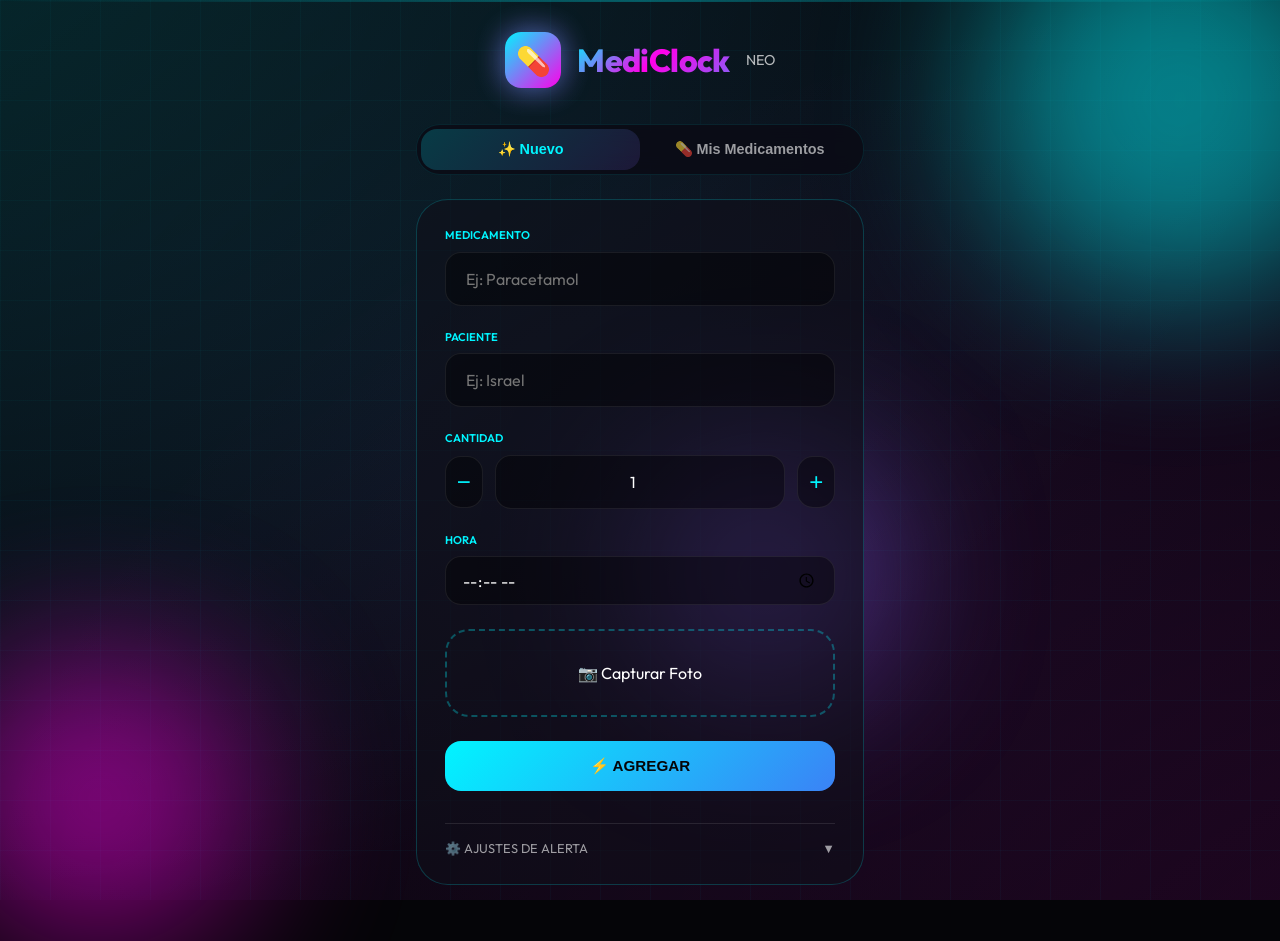
==== commit 09e45f2f: "Update index (2).html" ====
--- a/index (2).html
+++ b/index (2).html
@@ -250,10 +250,12 @@
         .form-input[type="time"] {
             -webkit-appearance: none;
             appearance: none;
-            min-height: 52px;
             width: 100%;
             padding: 0.75rem 1rem;
             font-size: 1rem;
+            box-sizing: border-box;
+            max-width: 100%;
+            border: 1px solid rgba(255, 255, 255, 0.08);
         }
 
         .qty-row { 
@@ -293,6 +295,7 @@
             display: flex;
             justify-content: space-between;
             align-items: flex-start;
+            gap: 0.5rem;
         }
 
         .med-name-row {
@@ -314,6 +317,7 @@
             white-space: normal;
             line-height: 1.3;
             width: 100%;
+            overflow-wrap: break-word;
         }
 
         .med-patient { 
@@ -675,7 +679,7 @@
         let currentMedForAddTime = null;
         let editingTimeData = null;
         let checkInterval = null;
-        let lastAlertTimestamp = 0; // ✅ Ahora usamos timestamp para evitar reinicios
+        let lastAlertTimestamp = 0;
 
         const $ = id => document.getElementById(id);
         const upper = t => t ? t.toString().toUpperCase().trim() : '';
@@ -685,7 +689,7 @@
             if ('Notification' in window) Notification.requestPermission();
             checkAlarms();
             if (checkInterval) clearInterval(checkInterval);
-            checkInterval = setInterval(checkAlarms, 15000); // Cada 15 segundos
+            checkInterval = setInterval(checkAlarms, 15000);
 
             document.addEventListener('visibilitychange', () => {
                 if (!document.hidden) checkAlarms();
@@ -697,7 +701,6 @@
             const timeKey = `${now.getHours().toString().padStart(2, '0')}:${now.getMinutes().toString().padStart(2, '0')}`;
             const currentMinuteStart = new Date(now.getFullYear(), now.getMonth(), now.getDate(), now.getHours(), now.getMinutes(), 0, 0).getTime();
 
-            // Evitar alertas repetidas en el mismo minuto
             if (lastAlertTimestamp >= currentMinuteStart) return;
 
             medsActuales = [];
@@ -727,7 +730,7 @@
                 speechSynthesis.cancel();
                 const pacientes = [...new Set(medsActuales.map(m => m.paciente))];
                 let msg = `Hola ${pacientes.join(' y ')}. Es hora de tu medicación. `;
-                medsActuales.forEach(m => msg += `Toma ${m.cantidad} unidades de ${m.nombre}. `);
+                medsActuales.forEach(m => msg += `Toma ${m.cantidad} unidades de ${m.nombre}. `;
 
                 const u = new SpeechSynthesisUtterance(msg);
                 u.lang = 'es-ES';
@@ -736,7 +739,7 @@
 
                 u.onend = u.onerror = () => resolve();
                 speechSynthesis.speak(u);
-                setTimeout(resolve, 12000); // Timeout de seguridad
+                setTimeout(resolve, 12000);
             });
         }
 
@@ -758,7 +761,6 @@
             audio.play().then(() => {
                 alarmaOn = true;
             }).catch(() => {
-                // Fallback simple si el loop falla
                 intervalo = setInterval(() => {
                     const fallback = new Audio('https://assets.mixkit.co/sfx/preview/mixkit-alarm-digital-clock-beep-989.mp3');
                     fallback.volume = parseFloat(volSlider.value);
@@ -777,7 +779,6 @@
 
             alertModal.classList.add('open');
 
-            // ✅ Primero voz, luego sonido
             await playVoiceReminder();
             playAlarmSound();
 
